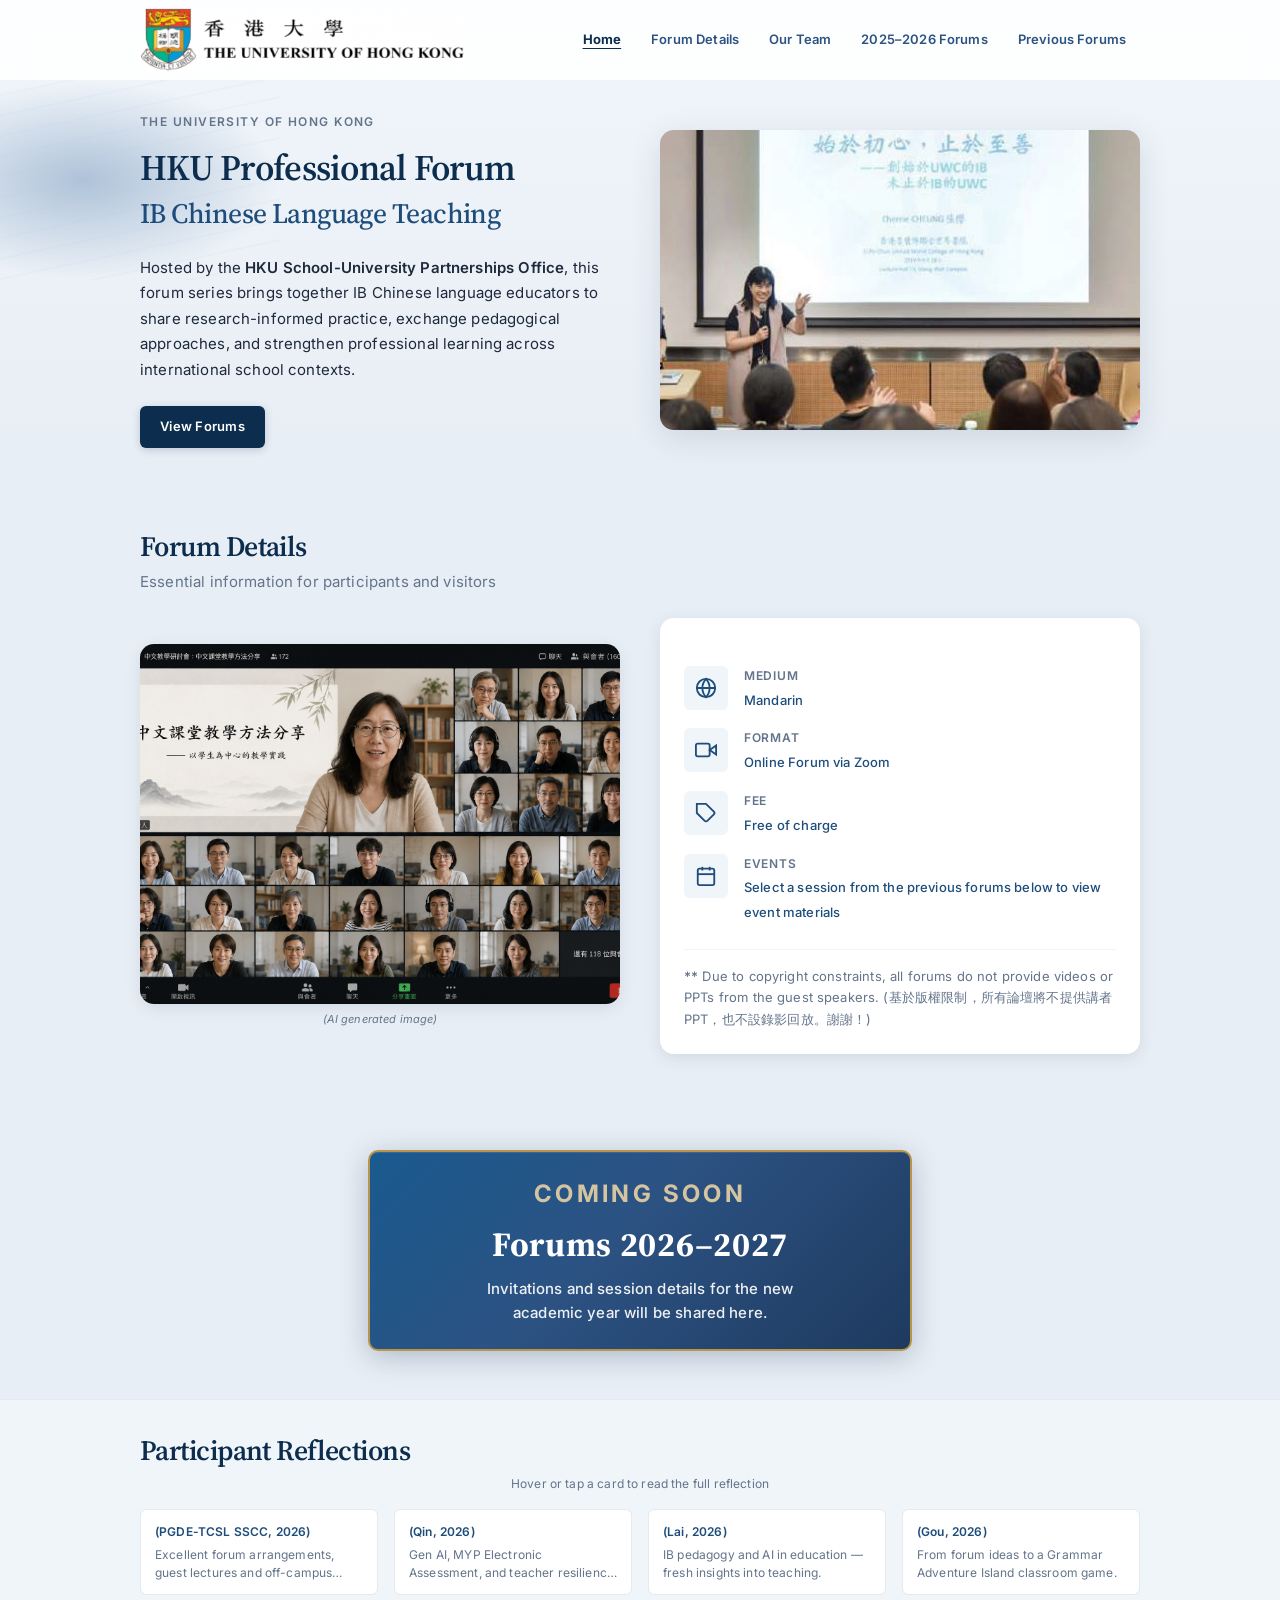
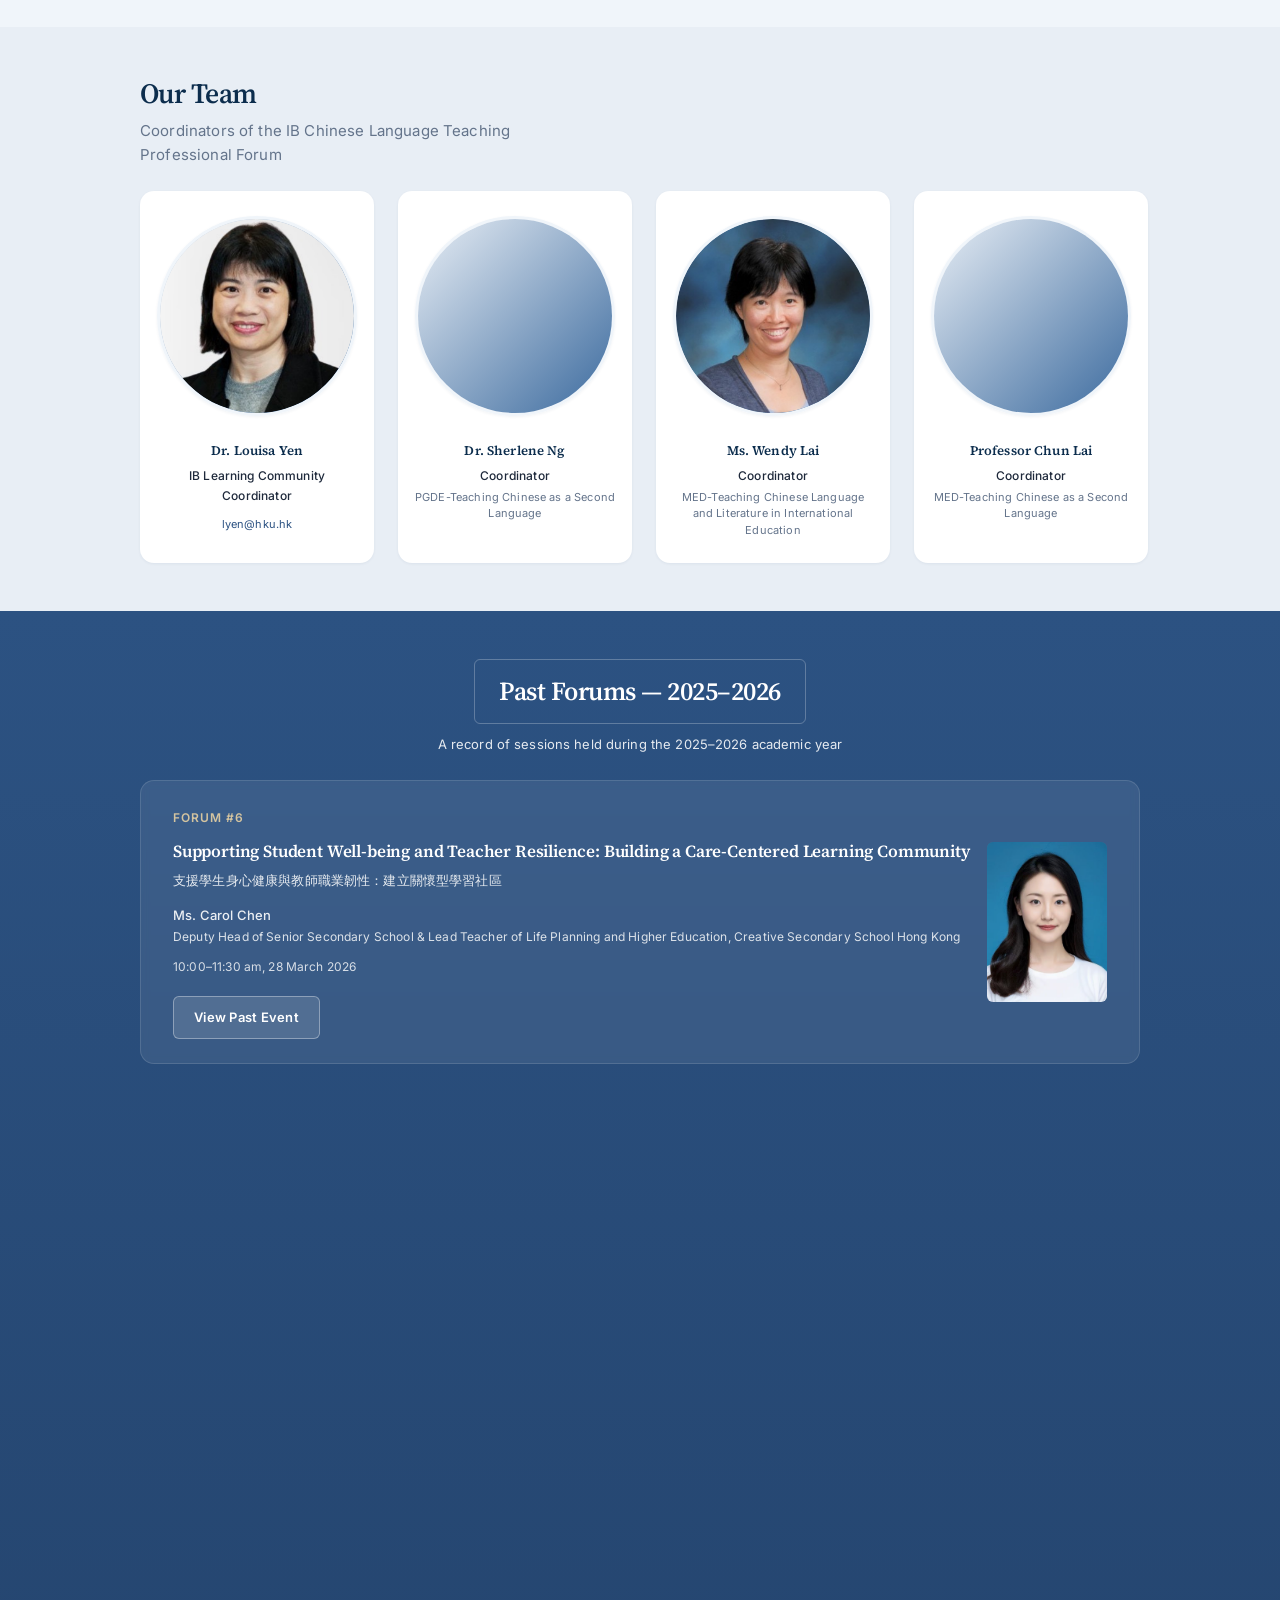
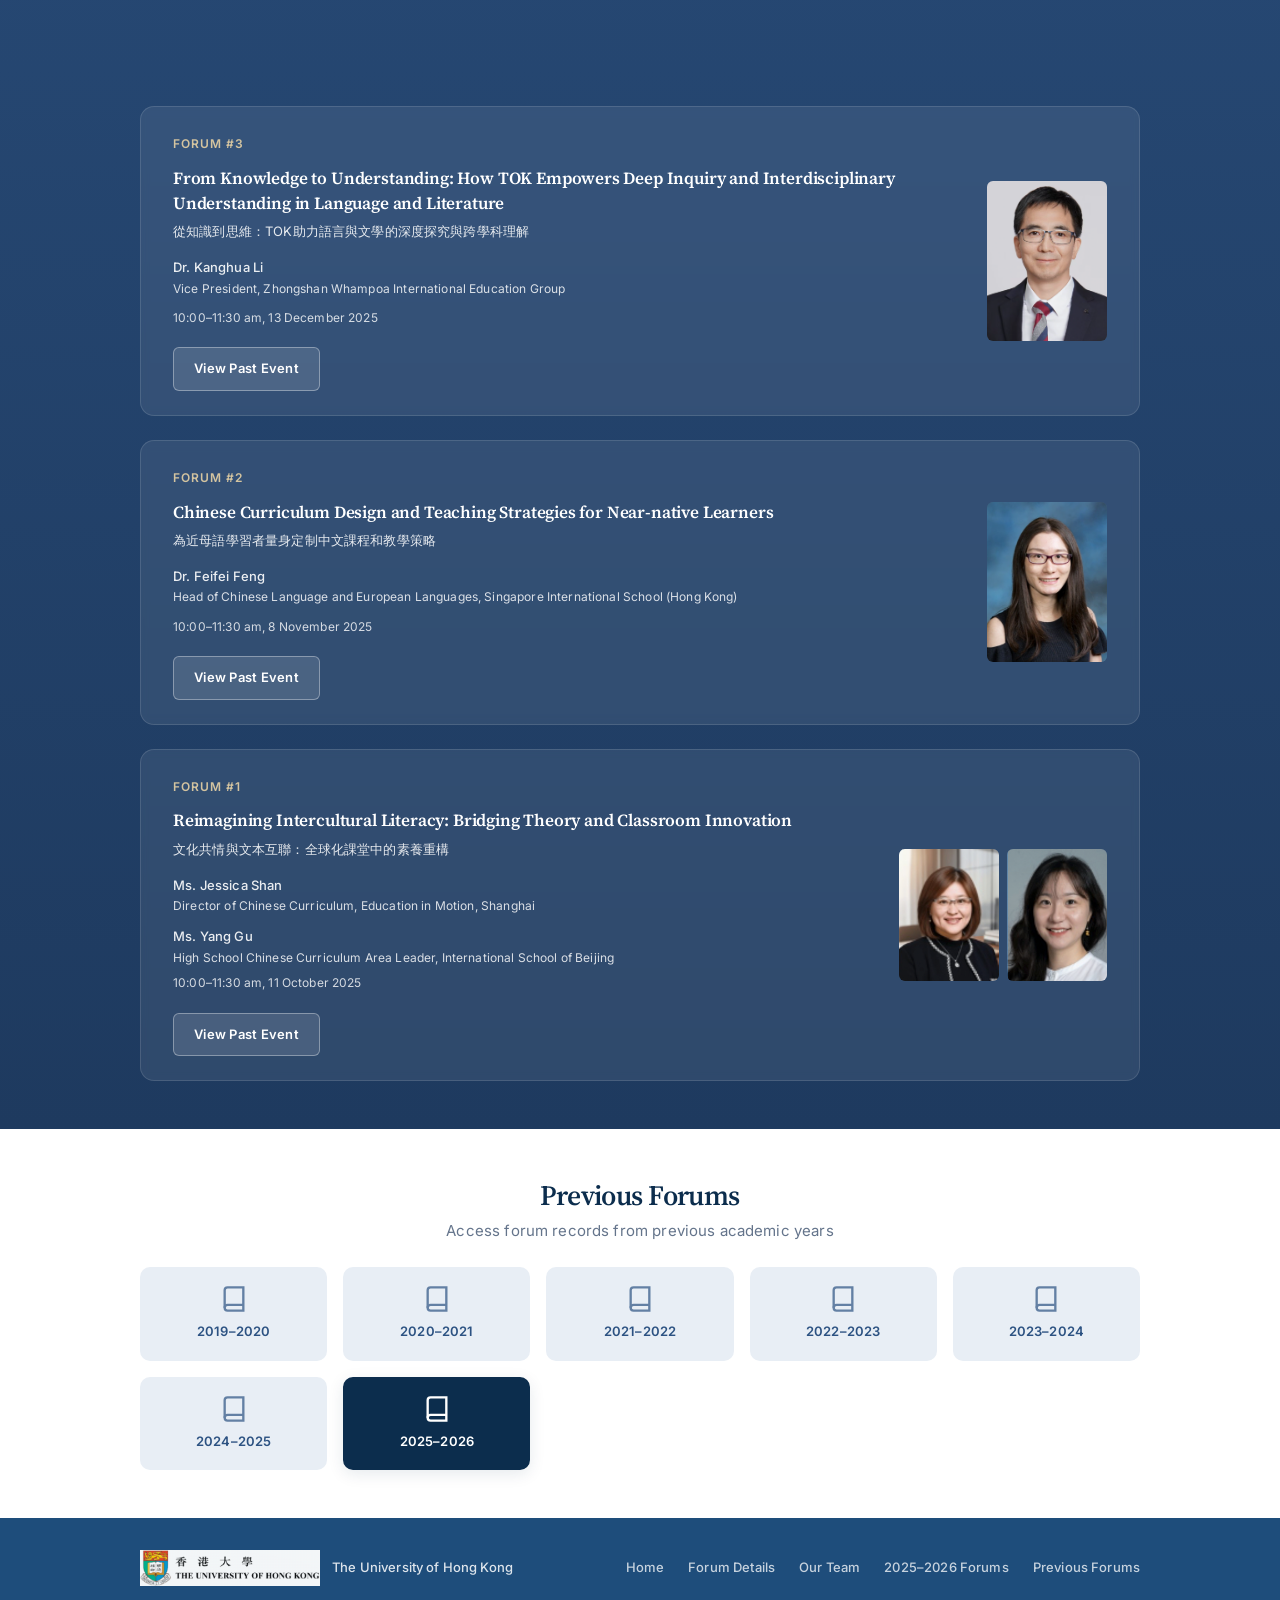
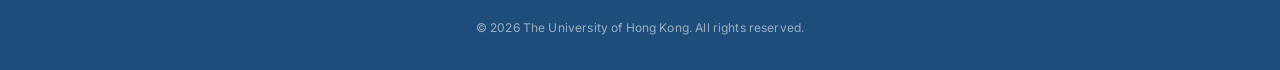
==== index.html @ 3584a33d "speaker details" ====
<!DOCTYPE html>
<html lang="en">
<head>
  <meta charset="UTF-8">
  <meta name="viewport" content="width=device-width, initial-scale=1.0">
  <title>HKU IB Chinese Language Teaching Professional Forum</title>
  <link rel="preconnect" href="https://fonts.googleapis.com">
  <link rel="preconnect" href="https://fonts.gstatic.com" crossorigin>
  <link href="https://fonts.googleapis.com/css2?family=Inter:wght@400;500;600&family=Source+Serif+4:opsz,wght@8..60,500;8..60,600;8..60,700&display=swap" rel="stylesheet">
  <link rel="stylesheet" href="style.css?v=20260704h">
</head>
<body>
  <header class="site-header" id="top">
    <nav class="nav">
      <a href="#top" class="nav__brand">
        <img src="images/hku-logo.png" alt="The University of Hong Kong" class="nav__logo">
      </a>
      <button class="nav__toggle" id="nav-toggle" aria-label="Toggle menu" aria-expanded="false">
        <span class="nav__toggle-bar"></span>
        <span class="nav__toggle-bar"></span>
        <span class="nav__toggle-bar"></span>
      </button>
      <ul class="nav__menu" id="nav-menu">
        <li><a href="#hero" class="nav__link">Home</a></li>
        <li><a href="#details" class="nav__link">Forum Details</a></li>
        <li><a href="#team" class="nav__link">Our Team</a></li>
        <li><a href="#forums" class="nav__link">2025–2026 Forums</a></li>
        <li><a href="#archive" class="nav__link">Previous Forums</a></li>
      </ul>
    </nav>
  </header>

  <main>
    <section class="hero" id="hero">
      <div class="hero__bg-pattern" aria-hidden="true"></div>
      <div class="container hero__inner">
        <div class="hero__content">
          <p class="hero__eyebrow">The University of Hong Kong</p>
          <h1 class="hero__title">
            <span class="hero__title-line">HKU Professional Forum</span>
            <span class="hero__title-line hero__title-line--accent">IB Chinese Language Teaching</span>
          </h1>
          <p class="hero__intro">
            Hosted by the <strong>HKU School-University Partnerships Office</strong>, this forum series brings together
            IB Chinese language educators to share research-informed practice, exchange pedagogical approaches, and
            strengthen professional learning across international school contexts.
          </p>
          <a href="#forums" class="btn btn--primary">View Forums</a>
        </div>
        <div class="hero__media">
          <img
            src="images/hero.jpg"
            alt="IB Professional forum at The University of Hong Kong"
            class="hero__image"
          >
        </div>
      </div>
    </section>

    <section class="details" id="details">
      <div class="container">
        <h2 class="section-title section-title--navy">Forum Details</h2>
        <p class="section-lead">Essential information for participants and visitors</p>
        <div class="details__grid">
          <figure class="details__figure">
            <div class="details__image-wrap">
              <img
                src="images/ChatGPT%20Image%20Jun%206%2C%202026%2C%2001_29_03%20PM.png"
                alt="Illustration of a professional teaching forum"
                class="details__image"
              >
            </div>
            <figcaption class="details__image-caption">(AI generated image)</figcaption>
          </figure>
          <div class="details__card">
            <ul class="details__list">
              <li class="details__item">
                <span class="details__icon" aria-hidden="true">
                  <svg viewBox="0 0 24 24" fill="none" stroke="currentColor" stroke-width="2"><circle cx="12" cy="12" r="10"/><path d="M2 12h20M12 2a15.3 15.3 0 0 1 4 10 15.3 15.3 0 0 1-4 10 15.3 15.3 0 0 1-4-10 15.3 15.3 0 0 1 4-10z"/></svg>
                </span>
                <div>
                  <span class="details__label">Medium</span>
                  <span class="details__value">Mandarin</span>
                </div>
              </li>
              <li class="details__item">
                <span class="details__icon" aria-hidden="true">
                  <svg viewBox="0 0 24 24" fill="none" stroke="currentColor" stroke-width="2"><path d="M23 7l-7 5 7 5V7z"/><rect x="1" y="5" width="15" height="14" rx="2"/></svg>
                </span>
                <div>
                  <span class="details__label">Format</span>
                  <span class="details__value">Online Forum via Zoom</span>
                </div>
              </li>
              <li class="details__item">
                <span class="details__icon" aria-hidden="true">
                  <svg viewBox="0 0 24 24" fill="none" stroke="currentColor" stroke-width="2"><path d="M20.59 13.41l-7.17 7.17a2 2 0 0 1-2.83 0L2 12V2h10l8.59 8.59a2 2 0 0 1 0 2.82z"/><line x1="7" y1="7" x2="7.01" y2="7"/></svg>
                </span>
                <div>
                  <span class="details__label">Fee</span>
                  <span class="details__value">Free of charge</span>
                </div>
              </li>
              <li class="details__item">
                <span class="details__icon" aria-hidden="true">
                  <svg viewBox="0 0 24 24" fill="none" stroke="currentColor" stroke-width="2"><rect x="3" y="4" width="18" height="18" rx="2"/><line x1="16" y1="2" x2="16" y2="6"/><line x1="8" y1="2" x2="8" y2="6"/><line x1="3" y1="10" x2="21" y2="10"/></svg>
                </span>
                <div>
                  <span class="details__label">Events</span>
                  <span class="details__value">Select a session from the previous forums below to view event materials</span>
                </div>
              </li>
            </ul>
            <p class="details__disclaimer">
              <strong>**</strong> Due to copyright constraints, all forums do not provide videos or PPTs from the guest speakers.
              (基於版權限制，所有論壇將不提供講者PPT，也不設錄影回放。謝謝！)
            </p>
          </div>
        </div>
      </div>
    </section>

    <section class="upcoming" id="upcoming">
      <div class="container">
        <div class="upcoming__callout">
          <p class="upcoming__eyebrow">Coming soon</p>
          <p class="upcoming__title">Forums 2026–2027</p>
          <p class="upcoming__subtext">Invitations and session details for the new academic year will be shared here.</p>
        </div>
      </div>
    </section>

    <section class="reviews" id="testimonials">
      <div class="container">
        <h2 class="section-title section-title--navy">Participant Reflections</h2>
        <p class="section-lead section-lead--centered reviews__hint">Hover or tap a card to read the full reflection</p>

        <div class="reviews__grid">
          <article class="review-card reveal" tabindex="0">
            <div class="review-card__peek">
              <p class="review-card__author">(PGDE-TCSL SSCC, 2026)</p>
              <p class="review-card__teaser">Excellent forum arrangements, guest lectures and off-campus learning opportunities.</p>
            </div>
            <div class="review-card__panel">
              <blockquote class="review-card__body">
                <p class="review-card__en">The IB forum arrangements are excellent. There are many guest lectures and off-campus learning opportunities.</p>
              </blockquote>
            </div>
          </article>

          <article class="review-card reveal" tabindex="0">
            <div class="review-card__peek">
              <p class="review-card__author">(Qin, 2026)</p>
              <p class="review-card__teaser">Gen AI, MYP Electronic Assessment, and teacher resilience sessions.</p>
            </div>
            <div class="review-card__panel">
              <blockquote class="review-card__body">
                <p class="review-card__en">I attended the IB Forum Series, and three sessions left the strongest impression on me: &ldquo;The Application of Generative AI in Chinese Language Education,&rdquo; &ldquo;MYP Electronic Assessment,&rdquo; and &ldquo;Supporting Student Well-being and Teacher Resilience.&rdquo; These lectures explored Chinese language education in international schools from three complementary perspectives—teaching tools, assessment design, and holistic student support. Together, they deepened my understanding of Chinese language teaching within an international education context and enhanced my awareness of teachers&rsquo; professional development and personal growth.</p>
                <p class="review-card__zh" lang="zh-Hant">課程期間，我參加了 1B 系列講座，其中三場讓我的印象最為深刻，主題分別為&ldquo;Gen AI 在中文教育中的應用&rdquo;、&ldquo;MYP 電子化評估&rdquo;及&ldquo;支援學生身心健康與教師韌性&rdquo;。這三場講座從教學工具、評估設計與人文關懷三個維度，深化了我對國際教育中中文教學的理解，也對教師發展、成長有了一定的認識！</p>
              </blockquote>
            </div>
          </article>

          <article class="review-card reveal" tabindex="0">
            <div class="review-card__peek">
              <p class="review-card__author">(Lai, 2026)</p>
              <p class="review-card__teaser">IB pedagogy and AI in education — fresh insights into teaching.</p>
            </div>
            <div class="review-card__panel">
              <blockquote class="review-card__body">
                <p class="review-card__en">One of the most memorable aspects of the programme was the series of IB Forums. These forums invited experienced teachers from international schools to share their perspectives and classroom practices. I found the sessions on IB pedagogy and the application of AI in education particularly inspiring, as they frequently gave me fresh insights into teaching and learning.</p>
                <p class="review-card__zh" lang="zh-Hant">項目期間舉辦的 IB forum 讓我印象非常深刻。這些論壇邀請了很多一線有經驗的國際學校老師分享觀點和教學實踐，特別是關於B 教學和 AI運用的內容，常常讓我有一種眼前一亮的感覺。</p>
              </blockquote>
            </div>
          </article>

          <article class="review-card reveal" tabindex="0">
            <div class="review-card__peek">
              <p class="review-card__author">(Gou, 2026)</p>
              <p class="review-card__teaser">From forum ideas to a Grammar Adventure Island classroom game.</p>
            </div>
            <div class="review-card__panel">
              <blockquote class="review-card__body">
                <p class="review-card__en">The IB Forums provided practical ideas that could be directly applied in the classroom. As I attended each session, I reflected on how these strategies could be adapted to my own teaching and gradually incorporated them into my lesson design. Motivated by the AI session, for example, I created a simple web-based &ldquo;Grammar Adventure Island&rdquo; game to help my Grade 10 students review grammar. The activity increased student engagement and showed me how AI can effectively support language teaching and learning.</p>
                <p class="review-card__zh" lang="zh-Hans">IB Forum 中的信息可以直接转化为课堂实践的资源，于是在我在听讲座时持续思考这些做法我能不能用在自己的课堂上。在不断尝试与调整的过程中，我也逐渐将其中的一些理念迁移到自己的教学设计中。在解锁GEN AI 赋能教育的中文教学的论坛中，我受到了很大的启发。我尝试使用编写简单的网页程序，设计了&ldquo;语法探险岛小游戏&rdquo;，用于帮助十年级的学生复习语法点，十分有收获！</p>
              </blockquote>
            </div>
          </article>
        </div>
      </div>
    </section>

    <section class="team" id="team">
      <div class="container">
        <h2 class="section-title section-title--navy">Our Team</h2>
        <p class="section-lead">Coordinators of the IB Chinese Language Teaching Professional Forum</p>
        <div class="team__grid">
          <article class="team-card reveal">
            <div class="team-card__avatar-wrap">
              <img src="images/team/IMG_0485.PNG" alt="Dr. Louisa Yen" class="team-card__avatar">
            </div>
            <h3 class="team-card__name">Dr. Louisa Yen</h3>
            <p class="team-card__role">IB Learning Community Coordinator</p>
            <a href="mailto:lyen@hku.hk" class="team-card__email">lyen@hku.hk</a>
          </article>

          <article class="team-card reveal">
            <div class="team-card__avatar-wrap">
              <img src="images/team/IMG_0487.PNG" alt="Dr. Sherlene Ng" class="team-card__avatar">
            </div>
            <h3 class="team-card__name">Dr. Sherlene Ng</h3>
            <p class="team-card__role">Coordinator</p>
            <p class="team-card__program">PGDE-Teaching Chinese as a Second Language</p>
          </article>

          <article class="team-card reveal">
            <div class="team-card__avatar-wrap">
              <img src="images/team/IMG_0489.PNG" alt="Ms. Wendy Lai" class="team-card__avatar">
            </div>
            <h3 class="team-card__name">Ms. Wendy Lai</h3>
            <p class="team-card__role">Coordinator</p>
            <p class="team-card__program">MED-Teaching Chinese Language and Literature in International Education</p>
          </article>

          <article class="team-card reveal">
            <div class="team-card__avatar-wrap">
              <img src="images/team/IMG_0491.PNG" alt="Professor Chun Lai" class="team-card__avatar">
            </div>
            <h3 class="team-card__name">Professor Chun Lai</h3>
            <p class="team-card__role">Coordinator</p>
            <p class="team-card__program">MED-Teaching Chinese as a Second Language</p>
          </article>
        </div>
      </div>
    </section>

    <section class="forums" id="forums">
      <div class="container">
        <div class="forums__header">
          <h2 class="forums__title">Past Forums — 2025–2026</h2>
          <p class="forums__subtitle">A record of sessions held during the 2025–2026 academic year</p>
        </div>
        <div class="forums__list">
          <article class="forum-card reveal">
            <div class="forum-card__body">
              <span class="forum-card__badge">Forum #6</span>
              <h3 class="forum-card__topic">Supporting Student Well-being and Teacher Resilience: Building a Care-Centered Learning Community</h3>
              <p class="forum-card__topic-zh">支援學生身心健康與教師職業韌性：建立關懷型學習社區</p>
              <p class="forum-card__speaker">Ms. Carol Chen</p>
              <p class="forum-card__affiliation">Deputy Head of Senior Secondary School &amp; Lead Teacher of Life Planning and Higher Education, Creative Secondary School Hong Kong</p>
              <p class="forum-card__date">10:00–11:30 am, 28 March 2026</p>
              <a href="images/2025-26%236.pdf" class="btn btn--primary btn--light" target="_blank" rel="noopener noreferrer">View Past Event</a>
            </div>
            <div class="forum-card__media">
              <img src="images/Pictures%20of%20Speakers/2025-2026/Carol%20Chen.png" alt="Ms. Carol Chen" class="forum-card__photo">
            </div>
          </article>

          <article class="forum-card reveal">
            <div class="forum-card__body">
              <span class="forum-card__badge">Forum #5</span>
              <h3 class="forum-card__topic">Effective Teaching Strategies Informed by the MYP e-Assessment</h3>
              <p class="forum-card__topic-zh">從MYP電子化評估探討有效的教學策略</p>
              <p class="forum-card__speaker">Ms. Monica Yin</p>
              <p class="forum-card__affiliation">Head of MYP/DP Chinese, Malvern College Hong Kong</p>
              <p class="forum-card__date">10:00–11:30 am, 28 February 2026</p>
              <a href="images/2025-26%235.pdf" class="btn btn--primary btn--light" target="_blank" rel="noopener noreferrer">View Past Event</a>
            </div>
            <div class="forum-card__media">
              <img src="images/Pictures%20of%20Speakers/2025-2026/Monica%20Yin.png" alt="Ms. Monica Yin" class="forum-card__photo">
            </div>
          </article>

          <article class="forum-card reveal">
            <div class="forum-card__body">
              <span class="forum-card__badge">Forum #4</span>
              <h3 class="forum-card__topic">Unlocking the Power of Gen AI in Chinese Language Education — Insights from Singapore</h3>
              <p class="forum-card__topic-zh">解鎖Gen AI賦能教育的中文教學——新加坡經驗分享</p>
              <p class="forum-card__speaker">Ms. Grace Koh</p>
              <p class="forum-card__affiliation">Lead Teacher of Chinese Language, Xinmin Secondary School, Singapore</p>
              <p class="forum-card__date">10:00–11:30 am, 31 January 2026</p>
              <a href="images/2025-26%234.pdf" class="btn btn--primary btn--light" target="_blank" rel="noopener noreferrer">View Past Event</a>
            </div>
            <div class="forum-card__media">
              <img src="images/Pictures%20of%20Speakers/2025-2026/Grace%20Koh.png" alt="Ms. Grace Koh" class="forum-card__photo">
            </div>
          </article>

          <article class="forum-card reveal">
            <div class="forum-card__body">
              <span class="forum-card__badge">Forum #3</span>
              <h3 class="forum-card__topic">From Knowledge to Understanding: How TOK Empowers Deep Inquiry and Interdisciplinary Understanding in Language and Literature</h3>
              <p class="forum-card__topic-zh">從知識到思維：TOK助力語言與文學的深度探究與跨學科理解</p>
              <p class="forum-card__speaker">Dr. Kanghua Li</p>
              <p class="forum-card__affiliation">Vice President, Zhongshan Whampoa International Education Group</p>
              <p class="forum-card__date">10:00–11:30 am, 13 December 2025</p>
              <a href="images/2025-26%233.pdf" class="btn btn--primary btn--light" target="_blank" rel="noopener noreferrer">View Past Event</a>
            </div>
            <div class="forum-card__media">
              <img src="images/Pictures%20of%20Speakers/2025-2026/Kanghua%20Li.png" alt="Dr. Kanghua Li" class="forum-card__photo">
            </div>
          </article>

          <article class="forum-card reveal">
            <div class="forum-card__body">
              <span class="forum-card__badge">Forum #2</span>
              <h3 class="forum-card__topic">Chinese Curriculum Design and Teaching Strategies for Near-native Learners</h3>
              <p class="forum-card__topic-zh">為近母語學習者量身定制中文課程和教學策略</p>
              <p class="forum-card__speaker">Dr. Feifei Feng</p>
              <p class="forum-card__affiliation">Head of Chinese Language and European Languages, Singapore International School (Hong Kong)</p>
              <p class="forum-card__date">10:00–11:30 am, 8 November 2025</p>
              <a href="images/2025-26%232.pdf" class="btn btn--primary btn--light" target="_blank" rel="noopener noreferrer">View Past Event</a>
            </div>
            <div class="forum-card__media">
              <img src="images/Pictures%20of%20Speakers/2025-2026/Feifei%20Feng.png" alt="Dr. Feifei Feng" class="forum-card__photo">
            </div>
          </article>

          <article class="forum-card reveal">
            <div class="forum-card__body">
              <span class="forum-card__badge">Forum #1</span>
              <h3 class="forum-card__topic">Reimagining Intercultural Literacy: Bridging Theory and Classroom Innovation</h3>
              <p class="forum-card__topic-zh">文化共情與文本互聯：全球化課堂中的素養重構</p>
              <div class="forum-card__speakers">
                <p class="forum-card__speaker">Ms. Jessica Shan</p>
                <p class="forum-card__affiliation">Director of Chinese Curriculum, Education in Motion, Shanghai</p>
                <p class="forum-card__speaker">Ms. Yang Gu</p>
                <p class="forum-card__affiliation">High School Chinese Curriculum Area Leader, International School of Beijing</p>
              </div>
              <p class="forum-card__date">10:00–11:30 am, 11 October 2025</p>
              <a href="images/2025-26%231.pdf" class="btn btn--primary btn--light" target="_blank" rel="noopener noreferrer">View Past Event</a>
            </div>
            <div class="forum-card__media forum-card__media--dual">
              <img src="images/Pictures%20of%20Speakers/2025-2026/Jessica%20Shan.png" alt="Ms. Jessica Shan" class="forum-card__photo">
              <img src="images/Pictures%20of%20Speakers/2025-2026/Yang%20Gu.png" alt="Ms. Yang Gu" class="forum-card__photo">
            </div>
          </article>
        </div>
      </div>
    </section>

    <section class="archive" id="archive">
      <div class="container">
        <div class="archive__header">
          <h2 class="section-title section-title--navy">Previous Forums</h2>
          <p class="section-lead section-lead--centered">Access forum records from previous academic years</p>
        </div>
        <div class="archive__grid">
          <a href="years/2019-2020.html" class="year-btn">
            <svg class="year-btn__icon" viewBox="0 0 24 24" fill="none" stroke="currentColor" stroke-width="2" aria-hidden="true"><path d="M4 19.5A2.5 2.5 0 0 1 6.5 17H20"/><path d="M6.5 2H20v20H6.5A2.5 2.5 0 0 1 4 19.5v-15A2.5 2.5 0 0 1 6.5 2z"/></svg>
            2019–2020
          </a>
          <a href="years/2020-2021.html" class="year-btn">
            <svg class="year-btn__icon" viewBox="0 0 24 24" fill="none" stroke="currentColor" stroke-width="2" aria-hidden="true"><path d="M4 19.5A2.5 2.5 0 0 1 6.5 17H20"/><path d="M6.5 2H20v20H6.5A2.5 2.5 0 0 1 4 19.5v-15A2.5 2.5 0 0 1 6.5 2z"/></svg>
            2020–2021
          </a>
          <a href="years/2021-2022.html" class="year-btn">
            <svg class="year-btn__icon" viewBox="0 0 24 24" fill="none" stroke="currentColor" stroke-width="2" aria-hidden="true"><path d="M4 19.5A2.5 2.5 0 0 1 6.5 17H20"/><path d="M6.5 2H20v20H6.5A2.5 2.5 0 0 1 4 19.5v-15A2.5 2.5 0 0 1 6.5 2z"/></svg>
            2021–2022
          </a>
          <a href="years/2022-2023.html" class="year-btn">
            <svg class="year-btn__icon" viewBox="0 0 24 24" fill="none" stroke="currentColor" stroke-width="2" aria-hidden="true"><path d="M4 19.5A2.5 2.5 0 0 1 6.5 17H20"/><path d="M6.5 2H20v20H6.5A2.5 2.5 0 0 1 4 19.5v-15A2.5 2.5 0 0 1 6.5 2z"/></svg>
            2022–2023
          </a>
          <a href="years/2023-2024.html" class="year-btn">
            <svg class="year-btn__icon" viewBox="0 0 24 24" fill="none" stroke="currentColor" stroke-width="2" aria-hidden="true"><path d="M4 19.5A2.5 2.5 0 0 1 6.5 17H20"/><path d="M6.5 2H20v20H6.5A2.5 2.5 0 0 1 4 19.5v-15A2.5 2.5 0 0 1 6.5 2z"/></svg>
            2023–2024
          </a>
          <a href="years/2024-2025.html" class="year-btn">
            <svg class="year-btn__icon" viewBox="0 0 24 24" fill="none" stroke="currentColor" stroke-width="2" aria-hidden="true"><path d="M4 19.5A2.5 2.5 0 0 1 6.5 17H20"/><path d="M6.5 2H20v20H6.5A2.5 2.5 0 0 1 4 19.5v-15A2.5 2.5 0 0 1 6.5 2z"/></svg>
            2024–2025
          </a>
          <a href="#forums" class="year-btn year-btn--current">
            <svg class="year-btn__icon" viewBox="0 0 24 24" fill="none" stroke="currentColor" stroke-width="2" aria-hidden="true"><path d="M4 19.5A2.5 2.5 0 0 1 6.5 17H20"/><path d="M6.5 2H20v20H6.5A2.5 2.5 0 0 1 4 19.5v-15A2.5 2.5 0 0 1 6.5 2z"/></svg>
            2025–2026
          </a>
        </div>
      </div>
    </section>
  </main>

  <footer class="footer">
    <div class="container footer__inner">
      <div class="footer__brand">
        <img src="images/hku-logo.png" alt="HKU" class="footer__logo">
        <span class="footer__name">The University of Hong Kong</span>
      </div>
      <nav class="footer__nav">
        <a href="#hero">Home</a>
        <a href="#details">Forum Details</a>
        <a href="#team">Our Team</a>
        <a href="#forums">2025–2026 Forums</a>
        <a href="#archive">Previous Forums</a>
      </nav>
      <p class="footer__copy">&copy; <span id="year">2026</span> The University of Hong Kong. All rights reserved.</p>
    </div>
  </footer>

  <script src="script.js"></script>
</body>
</html>
---- style.css ----
/* ==========================================================================
   HKU IB Chinese Language Teaching Professional Forum
   ========================================================================== */

:root {
  /* Backgrounds */
  --color-sky-light: #f0f5fa;
  --color-sky-pale: #e8eef5;
  --color-white: #ffffff;

  /* Text */
  --color-navy-deep: #0c2d4d;
  --color-navy: #1e4d7b;
  --color-navy-muted: #2c5282;
  --color-text: #1e293b;
  --color-text-muted: #64748b;

  /* Accents */
  --color-accent: #1e4d7b;
  --color-accent-light: #3a6ea5;
  --color-highlight: #b8954a;
  --color-highlight-soft: #d4c4a0;

  /* Forum section */
  --color-forum-blue: #2c5282;
  --color-forum-blue-dark: #1e3a5f;
  --color-forum-blue-alt: #3b6a9e;

  /* UI */
  --shadow-sm: 0 1px 3px rgba(12, 45, 77, 0.06);
  --shadow-md: 0 4px 16px rgba(12, 45, 77, 0.1);
  --shadow-lg: 0 8px 32px rgba(12, 45, 77, 0.12);
  --radius-sm: 6px;
  --radius-md: 10px;
  --radius-lg: 14px;
  --radius-full: 9999px;

  --font-serif: 'Source Serif 4', Georgia, 'Times New Roman', serif;
  --font-sans: 'Inter', -apple-system, BlinkMacSystemFont, 'Segoe UI', Roboto, sans-serif;

  /* Type scale */
  --text-xs: 0.75rem;
  --text-sm: 0.8125rem;
  --text-base: 0.9375rem;
  --text-md: 1rem;
  --text-lg: 1.125rem;
  --text-xl: 1.25rem;
  --text-2xl: 1.5rem;
  --text-3xl: 1.875rem;

  --header-height: 80px;
  --container-max: 1080px;
  --transition: 0.25s ease;

  /* Spacing */
  --space-xs: 0.5rem;
  --space-sm: 1rem;
  --space-md: 1.5rem;
  --space-lg: 2rem;
  --space-xl: 2.5rem;
  --space-section: 3rem;
}

/* Reset & Base
   ========================================================================== */

*,
*::before,
*::after {
  box-sizing: border-box;
  margin: 0;
  padding: 0;
}

html {
  scroll-behavior: smooth;
  scroll-padding-top: var(--header-height);
}

body {
  font-family: var(--font-sans);
  font-size: var(--text-base);
  line-height: 1.65;
  letter-spacing: 0.01em;
  color: var(--color-text);
  background-color: var(--color-sky-light);
  -webkit-font-smoothing: antialiased;
  -moz-osx-font-smoothing: grayscale;
}

img {
  max-width: 100%;
  height: auto;
  display: block;
}

a {
  color: var(--color-navy);
  text-decoration: none;
  transition: color var(--transition);
}

a:hover {
  color: var(--color-accent-light);
}

ul {
  list-style: none;
}

strong {
  font-weight: 600;
}

.container {
  width: 100%;
  max-width: var(--container-max);
  margin-inline: auto;
  padding-inline: clamp(1.5rem, 4vw, 2.5rem);
}

/* Section titles
   ========================================================================== */

.section-title {
  font-family: var(--font-serif);
  font-size: clamp(1.375rem, 2.5vw, 1.75rem);
  font-weight: 600;
  letter-spacing: -0.02em;
  line-height: 1.3;
  margin-bottom: 0.375rem;
  color: var(--color-navy-deep);
}

.section-title--navy {
  color: var(--color-navy-deep);
}

.section-lead {
  font-size: var(--text-base);
  color: var(--color-text-muted);
  line-height: 1.6;
  max-width: 50ch;
  margin-bottom: var(--space-md);
}

.section-lead--centered {
  max-width: none;
  text-align: center;
  margin-inline: auto;
}

/* Buttons
   ========================================================================== */

.btn {
  display: inline-flex;
  align-items: center;
  justify-content: center;
  gap: 0.5rem;
  padding: 0.625rem 1.25rem;
  font-family: inherit;
  font-size: var(--text-sm);
  font-weight: 600;
  border: none;
  border-radius: var(--radius-sm);
  cursor: pointer;
  transition: transform var(--transition), box-shadow var(--transition), background-color var(--transition);
}

.btn--primary {
  background: var(--color-navy-deep);
  color: var(--color-white);
  box-shadow: 0 2px 8px rgba(12, 45, 77, 0.2);
  letter-spacing: 0.02em;
}

.btn--primary:hover {
  transform: translateY(-1px);
  background: var(--color-navy);
  box-shadow: 0 4px 14px rgba(12, 45, 77, 0.25);
  color: var(--color-white);
}

.btn--light {
  background: rgba(255, 255, 255, 0.12);
  color: var(--color-white);
  border: 1px solid rgba(255, 255, 255, 0.35);
  box-shadow: none;
}

.btn--light:hover {
  background: rgba(255, 255, 255, 0.2);
  border-color: rgba(255, 255, 255, 0.5);
  color: var(--color-white);
}

/* Navigation
   ========================================================================== */

.site-header {
  position: fixed;
  top: 0;
  left: 0;
  right: 0;
  z-index: 1000;
  height: var(--header-height);
  background: rgba(255, 255, 255, 0.85);
  backdrop-filter: blur(12px);
  -webkit-backdrop-filter: blur(12px);
  border-bottom: 1px solid transparent;
  transition: background var(--transition), box-shadow var(--transition), border-color var(--transition);
}

.site-header.is-scrolled {
  background: rgba(255, 255, 255, 0.97);
  border-bottom-color: rgba(13, 71, 161, 0.1);
  box-shadow: var(--shadow-sm);
}

.nav {
  display: flex;
  align-items: center;
  justify-content: space-between;
  gap: var(--space-md);
  height: 100%;
  max-width: var(--container-max);
  margin-inline: auto;
  padding-inline: clamp(1.5rem, 4vw, 2.5rem);
}

.nav__brand {
  display: flex;
  align-items: center;
  color: var(--color-navy);
  flex-shrink: 0;
  margin-right: var(--space-sm);
}

.nav__brand:hover {
  color: var(--color-navy);
}

.nav__logo {
  width: auto;
  height: 52px;
  max-width: none;
  object-fit: contain;
  object-position: left center;
  background: transparent;
  border: none;
  outline: none;
  box-shadow: none;
  border-radius: 0;
  padding: 0;
}

.nav__brand:focus,
.nav__brand:focus-visible {
  outline: none;
}

.nav__toggle {
  display: flex;
  flex-direction: column;
  justify-content: center;
  gap: 5px;
  width: 40px;
  height: 40px;
  padding: 8px;
  background: none;
  border: none;
  cursor: pointer;
  border-radius: var(--radius-sm);
  transition: background var(--transition);
}

.nav__toggle:hover {
  background: var(--color-sky-pale);
}

.nav__toggle-bar {
  display: block;
  width: 100%;
  height: 2px;
  background: var(--color-navy);
  border-radius: 2px;
  transition: transform var(--transition), opacity var(--transition);
}

.nav__toggle[aria-expanded="true"] .nav__toggle-bar:nth-child(1) {
  transform: translateY(7px) rotate(45deg);
}

.nav__toggle[aria-expanded="true"] .nav__toggle-bar:nth-child(2) {
  opacity: 0;
}

.nav__toggle[aria-expanded="true"] .nav__toggle-bar:nth-child(3) {
  transform: translateY(-7px) rotate(-45deg);
}

.nav__menu {
  display: none;
  position: absolute;
  top: var(--header-height);
  left: 0;
  right: 0;
  flex-direction: column;
  gap: var(--space-xs);
  background: var(--color-white);
  padding: var(--space-sm) var(--space-sm) var(--space-md);
  box-shadow: var(--shadow-md);
  border-bottom: 1px solid rgba(13, 71, 161, 0.08);
}

.nav__menu.is-open {
  display: flex;
}

.nav__link {
  display: block;
  padding: 0.75rem 0;
  font-weight: 600;
  font-size: var(--text-sm);
  color: var(--color-navy-muted);
  border-bottom: 1px solid var(--color-sky-pale);
  transition: color var(--transition);
}

.nav__link:last-child {
  border-bottom: none;
}

.nav__link:hover,
.nav__link.is-active {
  color: var(--color-navy-deep);
  font-weight: 700;
}

/* Hero
   ========================================================================== */

.hero {
  position: relative;
  padding-top: calc(var(--header-height) + var(--space-lg));
  padding-bottom: var(--space-xl);
  background: linear-gradient(180deg, var(--color-sky-light) 0%, var(--color-sky-pale) 100%);
  overflow: hidden;
}

.hero__bg-pattern {
  position: absolute;
  top: var(--header-height);
  left: 0;
  width: 280px;
  height: 200px;
  opacity: 0.35;
  background:
    radial-gradient(ellipse at 30% 50%, var(--color-forum-blue-alt) 0%, transparent 70%),
    repeating-linear-gradient(
      -12deg,
      transparent,
      transparent 18px,
      rgba(59, 113, 181, 0.08) 18px,
      rgba(59, 113, 181, 0.08) 20px
    );
  pointer-events: none;
}

.hero__inner {
  display: grid;
  gap: var(--space-lg);
  align-items: center;
  position: relative;
}

.hero__eyebrow {
  font-size: var(--text-xs);
  font-weight: 600;
  text-transform: uppercase;
  letter-spacing: 0.12em;
  color: var(--color-text-muted);
  margin-bottom: 0.875rem;
}

.hero__title {
  display: flex;
  flex-direction: column;
  gap: 0.5rem;
  margin-bottom: var(--space-md);
}

.hero__title-line {
  font-family: var(--font-serif);
  font-size: clamp(1.5rem, 4vw, 2.25rem);
  font-weight: 600;
  line-height: 1.2;
  letter-spacing: -0.02em;
  color: var(--color-navy-deep);
}

.hero__title-line--accent {
  font-size: clamp(1.25rem, 3vw, 1.75rem);
  color: var(--color-navy);
  font-weight: 500;
}

.hero__intro {
  font-size: var(--text-base);
  color: var(--color-text);
  max-width: 52ch;
  line-height: 1.7;
  margin-bottom: var(--space-md);
}

.hero__media {
  border-radius: var(--radius-lg);
  overflow: hidden;
  box-shadow: var(--shadow-lg);
}

.hero__image {
  width: 100%;
  aspect-ratio: 16 / 10;
  object-fit: cover;
  object-position: center;
  background: linear-gradient(135deg, var(--color-sky-pale), var(--color-forum-blue-alt));
}

/* Forum Details
   ========================================================================== */

.details {
  padding: var(--space-section) 0;
  background: var(--color-sky-pale);
}

.details__grid {
  display: grid;
  gap: var(--space-lg);
  align-items: start;
}

.details__figure {
  margin: 0;
}

.details__image-wrap {
  border-radius: var(--radius-lg);
  overflow: hidden;
  box-shadow: var(--shadow-md);
}

.details__image-caption {
  margin-top: 0.375rem;
  font-size: 0.6875rem;
  font-style: italic;
  color: var(--color-text-muted);
  text-align: center;
}

.details__image {
  width: 100%;
  aspect-ratio: 4 / 3;
  object-fit: cover;
  object-position: center;
  background: linear-gradient(135deg, var(--color-sky-light), var(--color-forum-blue));
}

.details__card {
  background: var(--color-white);
  border-radius: var(--radius-lg);
  padding: var(--space-md);
  box-shadow: var(--shadow-md);
}

.details__list {
  display: flex;
  flex-direction: column;
  gap: var(--space-sm);
  margin: var(--space-md) 0;
}

.details__item {
  display: flex;
  align-items: flex-start;
  gap: var(--space-sm);
}

.details__icon {
  flex-shrink: 0;
  display: flex;
  align-items: center;
  justify-content: center;
  width: 44px;
  height: 44px;
  background: var(--color-sky-light);
  border-radius: var(--radius-sm);
  color: var(--color-navy);
}

.details__icon svg {
  width: 22px;
  height: 22px;
}

.details__label {
  display: block;
  font-size: var(--text-xs);
  font-weight: 600;
  text-transform: uppercase;
  letter-spacing: 0.06em;
  color: var(--color-text-muted);
  margin-bottom: 0.125rem;
}

.details__value {
  font-size: var(--text-sm);
  font-weight: 500;
  color: var(--color-navy);
  line-height: 1.5;
}

.details__disclaimer {
  font-size: var(--text-sm);
  color: var(--color-text-muted);
  line-height: 1.65;
  padding-top: var(--space-sm);
  border-top: 1px solid var(--color-sky-light);
}

/* Upcoming forums
   ========================================================================== */

.upcoming {
  padding: var(--space-lg) 0;
  background: var(--color-sky-pale);
}

.upcoming__callout {
  max-width: 34rem;
  margin-inline: auto;
  padding: 1.375rem 2rem 1.5rem;
  text-align: center;
  background: linear-gradient(135deg, #1a5a8f 0%, #2c5282 45%, #1e3a5f 100%);
  border: 2px solid var(--color-highlight);
  border-radius: var(--radius-md);
  box-shadow:
    0 6px 28px rgba(30, 58, 95, 0.28),
    inset 0 1px 0 rgba(255, 255, 255, 0.1);
}

.upcoming__eyebrow {
  font-size: clamp(1.125rem, 3.25vw, 1.5rem);
  font-weight: 700;
  text-transform: uppercase;
  letter-spacing: 0.14em;
  color: var(--color-highlight-soft);
  margin: 0 0 0.625rem;
}

.upcoming__title {
  font-family: var(--font-serif);
  font-size: clamp(1.5rem, 4.5vw, 2.125rem);
  font-weight: 700;
  line-height: 1.2;
  letter-spacing: 0.02em;
  color: var(--color-white);
  margin: 0 0 0.75rem;
}

.upcoming__subtext {
  font-size: var(--text-base);
  font-weight: 500;
  line-height: 1.6;
  color: rgba(255, 255, 255, 0.92);
  max-width: 38ch;
  margin: 0 auto;
}

/* Participant reflections
   ========================================================================== */

.reviews {
  padding: var(--space-lg) 0;
  background: var(--color-sky-light);
  border-top: 1px solid rgba(12, 45, 77, 0.06);
}

.reviews__hint {
  margin-bottom: var(--space-sm) !important;
  font-size: var(--text-xs) !important;
  color: var(--color-text-muted) !important;
}

.reviews__grid {
  display: grid;
  grid-template-columns: repeat(2, 1fr);
  gap: var(--space-xs);
}

.review-card {
  position: relative;
  background: var(--color-white);
  border: 1px solid rgba(12, 45, 77, 0.1);
  border-radius: var(--radius-sm);
  cursor: pointer;
  outline: none;
  transition: border-color var(--transition), box-shadow var(--transition);
}

.review-card__peek {
  padding: 0.75rem 0.875rem;
}

.review-card__author {
  margin: 0 0 0.25rem;
  font-size: var(--text-xs);
  font-weight: 600;
  color: var(--color-navy);
}

.review-card__teaser {
  margin: 0;
  font-size: var(--text-xs);
  line-height: 1.5;
  color: var(--color-text-muted);
  display: -webkit-box;
  -webkit-line-clamp: 2;
  -webkit-box-orient: vertical;
  overflow: hidden;
}

.review-card__panel {
  position: absolute;
  left: 0;
  right: 0;
  top: 100%;
  margin-top: 0.25rem;
  padding: var(--space-sm);
  background: var(--color-white);
  border: 1px solid rgba(12, 45, 77, 0.12);
  border-radius: var(--radius-md);
  box-shadow: var(--shadow-lg);
  opacity: 0;
  visibility: hidden;
  transform: translateY(-4px);
  transition: opacity 0.2s ease, transform 0.2s ease, visibility 0.2s;
  z-index: 20;
  max-height: min(70vh, 28rem);
  overflow-y: auto;
  pointer-events: none;
}

.review-card__body {
  margin: 0;
}

.review-card__en,
.review-card__zh {
  font-size: var(--text-xs);
  line-height: 1.65;
  margin: 0;
}

.review-card__en {
  color: var(--color-text);
}

.review-card__zh {
  margin-top: 0.625rem;
  padding-top: 0.625rem;
  border-top: 1px solid rgba(12, 45, 77, 0.08);
  color: var(--color-text-muted);
}

.review-card:hover,
.review-card:focus-within {
  border-color: var(--color-navy-muted);
  box-shadow: var(--shadow-sm);
  z-index: 30;
}

.review-card:hover .review-card__panel,
.review-card:focus-within .review-card__panel {
  opacity: 1;
  visibility: visible;
  transform: translateY(0);
  pointer-events: auto;
}

.review-card:hover .review-card__teaser,
.review-card:focus-within .review-card__teaser {
  color: var(--color-navy);
}

@media (min-width: 768px) {
  .reviews__grid {
    grid-template-columns: repeat(4, 1fr);
    gap: var(--space-sm);
  }

  .review-card__panel {
    min-width: 16rem;
    width: max(100%, 18rem);
  }

  .review-card:nth-child(odd) .review-card__panel {
    left: 0;
    right: auto;
  }

  .review-card:nth-child(even) .review-card__panel {
    right: 0;
    left: auto;
  }
}

@media (max-width: 767px) {
  .reviews__grid {
    grid-template-columns: 1fr;
  }
}

/* Forums
   ========================================================================== */

.forums {
  padding: var(--space-section) 0;
  background: linear-gradient(180deg, var(--color-forum-blue) 0%, var(--color-forum-blue-dark) 100%);
  color: var(--color-white);
}

.forums__header {
  text-align: center;
  margin-bottom: var(--space-md);
}

.forums__title {
  display: inline-block;
  font-family: var(--font-serif);
  font-size: clamp(1.25rem, 3vw, 1.625rem);
  font-weight: 600;
  letter-spacing: -0.02em;
  color: var(--color-white);
  padding: 0.625rem 1.5rem;
  border: 1px solid rgba(255, 255, 255, 0.25);
  border-radius: var(--radius-sm);
  margin-bottom: 0.625rem;
}

.forums__subtitle {
  font-size: var(--text-sm);
  opacity: 0.88;
  font-weight: 400;
  letter-spacing: 0.01em;
}

.forums__list {
  display: flex;
  flex-direction: column;
  gap: var(--space-md);
}

.forum-card {
  display: grid;
  gap: var(--space-sm);
  background: rgba(255, 255, 255, 0.08);
  border: 1px solid rgba(255, 255, 255, 0.12);
  border-radius: var(--radius-lg);
  padding: var(--space-md);
  backdrop-filter: blur(4px);
  transition: transform var(--transition), box-shadow var(--transition), background var(--transition);
}

.forum-card:hover {
  background: rgba(255, 255, 255, 0.12);
  transform: translateY(-2px);
  box-shadow: 0 8px 24px rgba(0, 0, 0, 0.15);
}

.forum-card__badge {
  display: inline-block;
  font-size: var(--text-xs);
  font-weight: 600;
  text-transform: uppercase;
  letter-spacing: 0.08em;
  color: var(--color-highlight-soft);
  margin-bottom: 0.75rem;
}

.forum-card__topic {
  font-family: var(--font-serif);
  font-size: clamp(0.9375rem, 2vw, 1.0625rem);
  font-weight: 600;
  line-height: 1.45;
  letter-spacing: -0.01em;
  margin-bottom: 0.375rem;
}

.forum-card__topic-zh {
  font-size: var(--text-sm);
  opacity: 0.88;
  margin-bottom: 0.875rem;
  line-height: 1.65;
}

.forum-card__speaker,
.forum-card__date {
  font-size: var(--text-sm);
  opacity: 0.9;
  margin-bottom: 0.25rem;
  line-height: 1.6;
}

.forum-card__speaker {
  font-weight: 500;
  margin-bottom: 0.125rem;
}

.forum-card__affiliation {
  font-size: var(--text-xs);
  line-height: 1.55;
  opacity: 0.82;
  margin: 0 0 0.625rem;
}

.forum-card__speakers .forum-card__speaker:not(:first-child) {
  margin-top: 0.5rem;
}

.forum-card__speakers .forum-card__affiliation:last-child {
  margin-bottom: 0.375rem;
}

.forum-card__date {
  font-size: var(--text-xs);
  opacity: 0.8;
}

.forum-card__body .btn {
  margin-top: var(--space-sm);
}

.forum-card__media {
  display: flex;
  justify-content: center;
  align-items: center;
  flex-shrink: 0;
}

.forum-card__media--dual {
  gap: 0.5rem;
}

.forum-card__photo {
  width: 7.5rem;
  height: 10rem;
  object-fit: cover;
  object-position: center top;
  border-radius: var(--radius-sm);
  border: none;
  background: rgba(255, 255, 255, 0.08);
}

.forum-card__media--dual .forum-card__photo {
  width: 6.25rem;
  height: 8.25rem;
}

/* Archive
   ========================================================================== */

.archive {
  padding: var(--space-section) 0;
  background: var(--color-white);
}

.archive__header {
  text-align: center;
  margin-bottom: var(--space-md);
}

.archive__subtitle {
  color: var(--color-text-muted);
  font-size: var(--text-base);
}

.archive__grid {
  display: grid;
  grid-template-columns: repeat(auto-fill, minmax(150px, 1fr));
  gap: var(--space-sm);
}

.year-btn {
  display: flex;
  flex-direction: column;
  align-items: center;
  gap: var(--space-xs);
  padding: var(--space-sm) var(--space-sm);
  background: var(--color-sky-pale);
  border: 2px solid transparent;
  border-radius: var(--radius-md);
  color: var(--color-navy-muted);
  font-weight: 600;
  font-size: var(--text-sm);
  text-align: center;
  transition: transform var(--transition), box-shadow var(--transition), border-color var(--transition), background var(--transition);
  position: relative;
}

.year-btn:hover {
  transform: translateY(-3px);
  box-shadow: var(--shadow-md);
  border-color: var(--color-forum-blue);
  color: var(--color-navy);
  background: var(--color-white);
}

.year-btn__icon {
  width: 28px;
  height: 28px;
  opacity: 0.7;
}

.year-btn--current {
  background: var(--color-navy-deep);
  color: var(--color-white);
  border-color: var(--color-navy-deep);
  box-shadow: var(--shadow-md);
}

.year-btn--current:hover {
  color: var(--color-white);
  background: var(--color-navy);
  border-color: var(--color-navy);
}

.year-btn--current .year-btn__icon {
  opacity: 1;
}

.year-btn__tag {
  position: absolute;
  top: -8px;
  right: -8px;
  font-size: 0.625rem;
  font-weight: 600;
  text-transform: uppercase;
  letter-spacing: 0.05em;
  background: var(--color-highlight);
  color: var(--color-white);
  padding: 0.2rem 0.5rem;
  border-radius: var(--radius-full);
}

/* Team
   ========================================================================== */

.team {
  padding: var(--space-section) 0;
  background: var(--color-sky-pale);
}

.team .section-title {
  margin-bottom: 0.5rem;
}

.team .section-lead {
  margin-bottom: var(--space-md);
}

.team__grid {
  display: grid;
  grid-template-columns: repeat(auto-fill, minmax(220px, 1fr));
  gap: var(--space-md);
}

.team-card {
  background: var(--color-white);
  border-radius: var(--radius-lg);
  padding: var(--space-md) var(--space-sm);
  text-align: center;
  box-shadow: var(--shadow-sm);
  border: 1px solid transparent;
  transition: transform var(--transition), box-shadow var(--transition), border-color var(--transition);
}

.team-card:hover {
  transform: translateY(-4px);
  box-shadow: var(--shadow-lg);
  border-color: rgba(49, 130, 206, 0.35);
}

.team-card__avatar-wrap {
  width: 180px;
  height: 180px;
  margin: 0 auto var(--space-md);
  border-radius: var(--radius-full);
  overflow: hidden;
  border: 3px solid var(--color-sky-light);
  box-shadow: var(--shadow-sm);
  transition: border-color var(--transition);
}

.team-card:hover .team-card__avatar-wrap {
  border-color: var(--color-forum-blue);
}

.team-card__avatar {
  width: 100%;
  height: 100%;
  object-fit: cover;
  background: linear-gradient(135deg, var(--color-sky-pale), var(--color-forum-blue-alt));
}

.team-card__name {
  font-family: var(--font-serif);
  font-size: var(--text-sm);
  font-weight: 600;
  color: var(--color-navy-deep);
  margin-bottom: 0.25rem;
}

.team-card__role {
  font-size: var(--text-xs);
  font-weight: 500;
  color: var(--color-text);
  margin-bottom: 0.2rem;
}

.team-card__program {
  font-size: 0.6875rem;
  color: var(--color-text-muted);
  line-height: 1.5;
}

.team-card__email {
  display: inline-block;
  margin-top: 0.375rem;
  font-size: 0.6875rem;
  color: var(--color-forum-blue);
  word-break: break-all;
}

.team-card__email:hover {
  color: var(--color-accent-light);
}

/* Footer
   ========================================================================== */

.footer {
  background: var(--color-navy);
  color: rgba(255, 255, 255, 0.85);
  padding: var(--space-lg) 0;
}

.footer__inner {
  display: flex;
  flex-direction: column;
  align-items: center;
  gap: var(--space-md);
  text-align: center;
}

.footer__brand {
  display: flex;
  align-items: center;
  gap: 0.75rem;
}

.footer__logo {
  width: auto;
  height: 36px;
  max-width: 180px;
  object-fit: contain;
  opacity: 0.95;
  background: transparent;
  border: none;
  border-radius: 0;
  padding: 0;
}

.footer__name {
  font-size: var(--text-sm);
  font-weight: 500;
}

.footer__nav {
  display: flex;
  flex-wrap: wrap;
  justify-content: center;
  gap: 0.5rem 1.5rem;
}

.footer__nav a {
  color: rgba(255, 255, 255, 0.75);
  font-size: var(--text-sm);
  font-weight: 500;
}

.footer__nav a:hover {
  color: var(--color-highlight-soft);
}

.footer__copy {
  font-size: var(--text-xs);
  color: rgba(255, 255, 255, 0.55);
}

/* Image fallbacks
   ========================================================================== */

img {
  font-size: 0;
  color: transparent;
}

img:not([src]),
img[src=""] {
  visibility: hidden;
}

/* Scroll reveal
   ========================================================================== */

.reveal {
  opacity: 0;
  transform: translateY(24px);
  transition: opacity 0.6s ease, transform 0.6s ease;
}

.reveal.is-visible {
  opacity: 1;
  transform: translateY(0);
}

/* Responsive
   ========================================================================== */

@media (min-width: 640px) {
  .archive__grid {
    grid-template-columns: repeat(auto-fill, minmax(160px, 1fr));
  }
}

@media (min-width: 768px) {
  .nav__brand {
    margin-right: 2.5rem;
  }

  .nav__logo {
    height: 64px;
    max-width: none;
  }

  .nav__toggle {
    display: none;
  }

  .nav__menu {
    display: flex;
    position: static;
    flex-direction: row;
    align-items: center;
    gap: 0.125rem;
    margin-left: auto;
    background: none;
    padding: 0;
    box-shadow: none;
    border: none;
  }

  .nav__link {
    display: inline-block;
    white-space: nowrap;
    text-align: center;
    padding: 0.5rem 0.875rem;
    font-weight: 600;
    font-size: var(--text-sm);
    color: var(--color-navy-muted);
    background: none;
    border: none;
    border-radius: 0;
    box-shadow: none;
    transition: color var(--transition);
  }

  .nav__link:hover,
  .nav__link.is-active {
    font-weight: 700;
    color: var(--color-navy-deep);
    background: none;
    box-shadow: none;
  }

  .nav__link.is-active {
    text-decoration: underline;
    text-underline-offset: 0.3em;
    text-decoration-thickness: 1px;
  }

  .hero__inner {
    grid-template-columns: 1fr 1fr;
    gap: var(--space-xl);
  }

  .details__grid {
    grid-template-columns: 1fr 1fr;
    gap: var(--space-xl);
    align-items: center;
  }

  .forum-card {
    grid-template-columns: 1fr auto;
    padding: var(--space-md) var(--space-lg);
    align-items: center;
  }

  .forum-card__media {
    justify-content: flex-end;
  }

  .footer__inner {
    flex-direction: row;
    flex-wrap: wrap;
    justify-content: space-between;
    text-align: left;
  }

  .footer__copy {
    width: 100%;
    text-align: center;
    margin-top: 0.5rem;
  }
}

@media (min-width: 1024px) {
  .hero {
    padding-top: calc(var(--header-height) + var(--space-lg));
    padding-bottom: var(--space-lg);
  }

  .details,
  .forums,
  .archive,
  .team,
  .upcoming {
    padding-block: var(--space-section);
  }

  .nav__brand {
    margin-right: 3rem;
  }

  .team__grid {
    grid-template-columns: repeat(4, 1fr);
  }

  .team-card__avatar-wrap {
    width: 200px;
    height: 200px;
  }
}
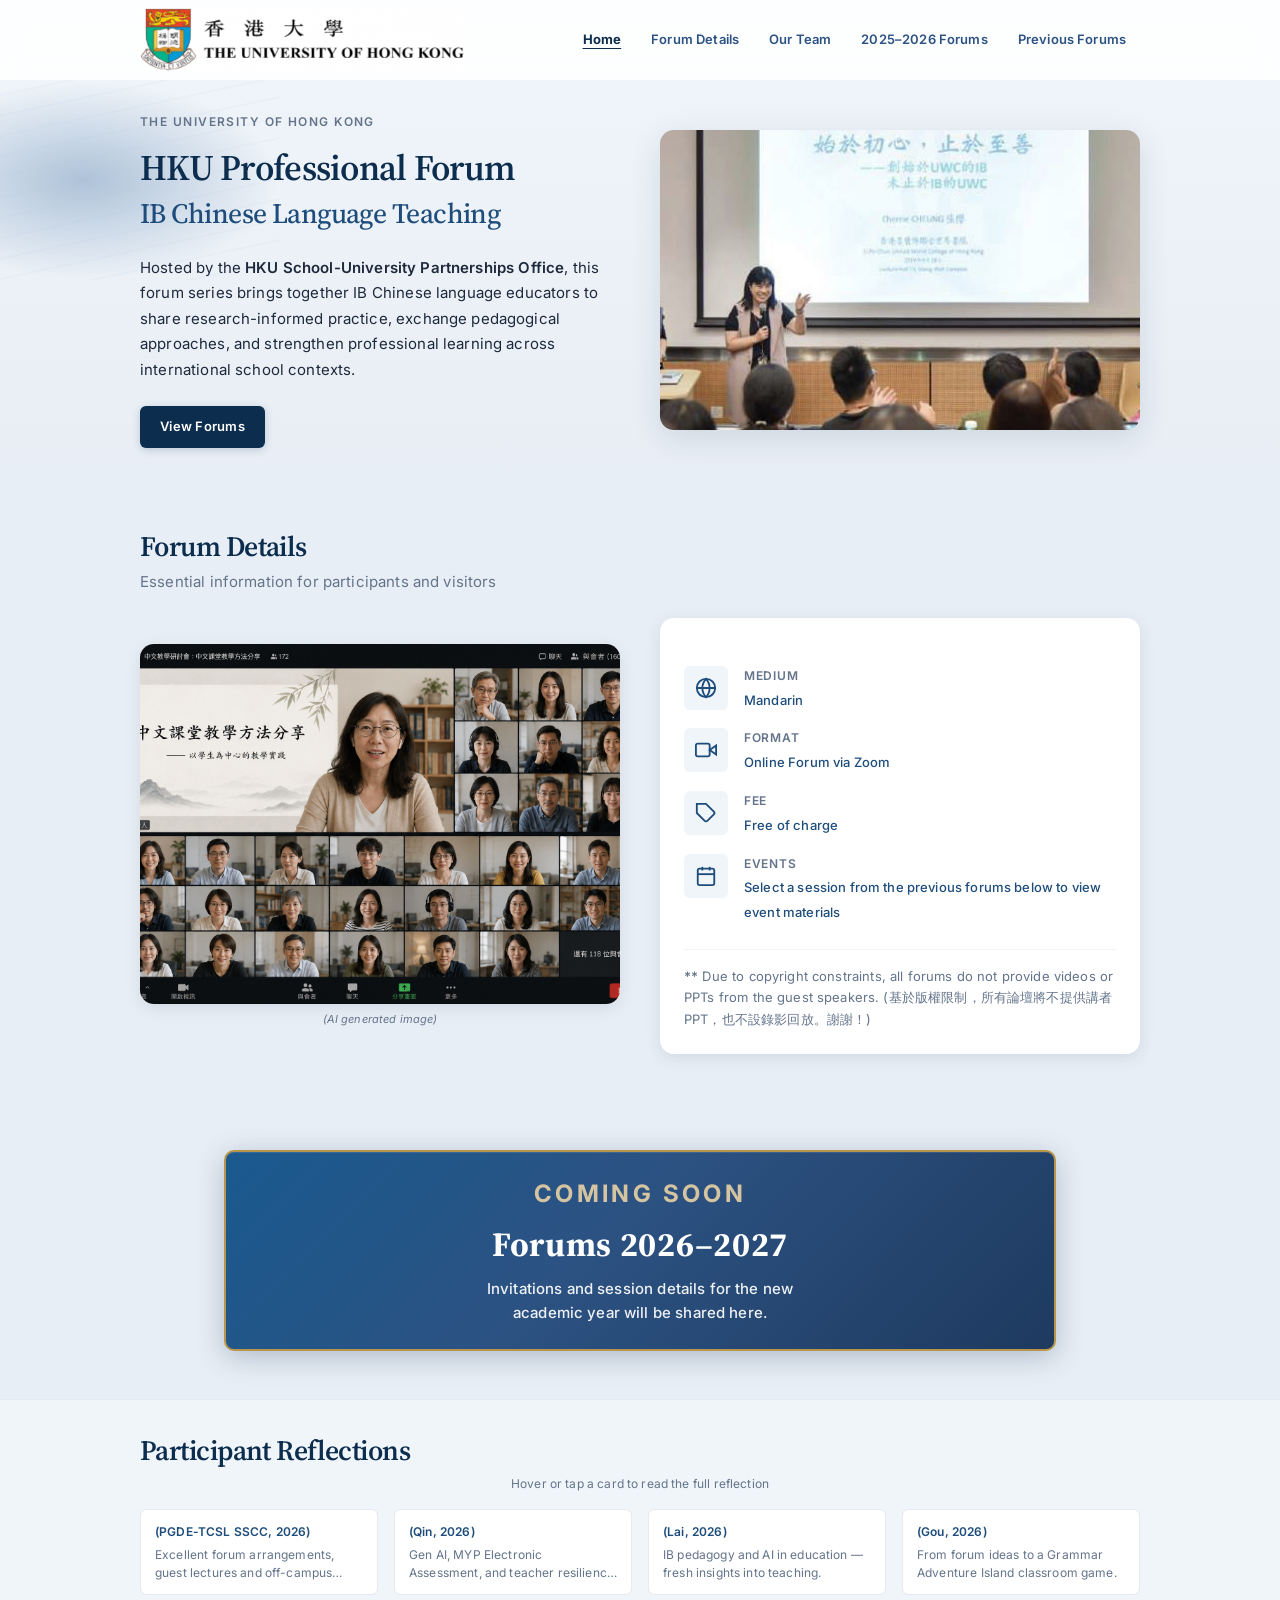
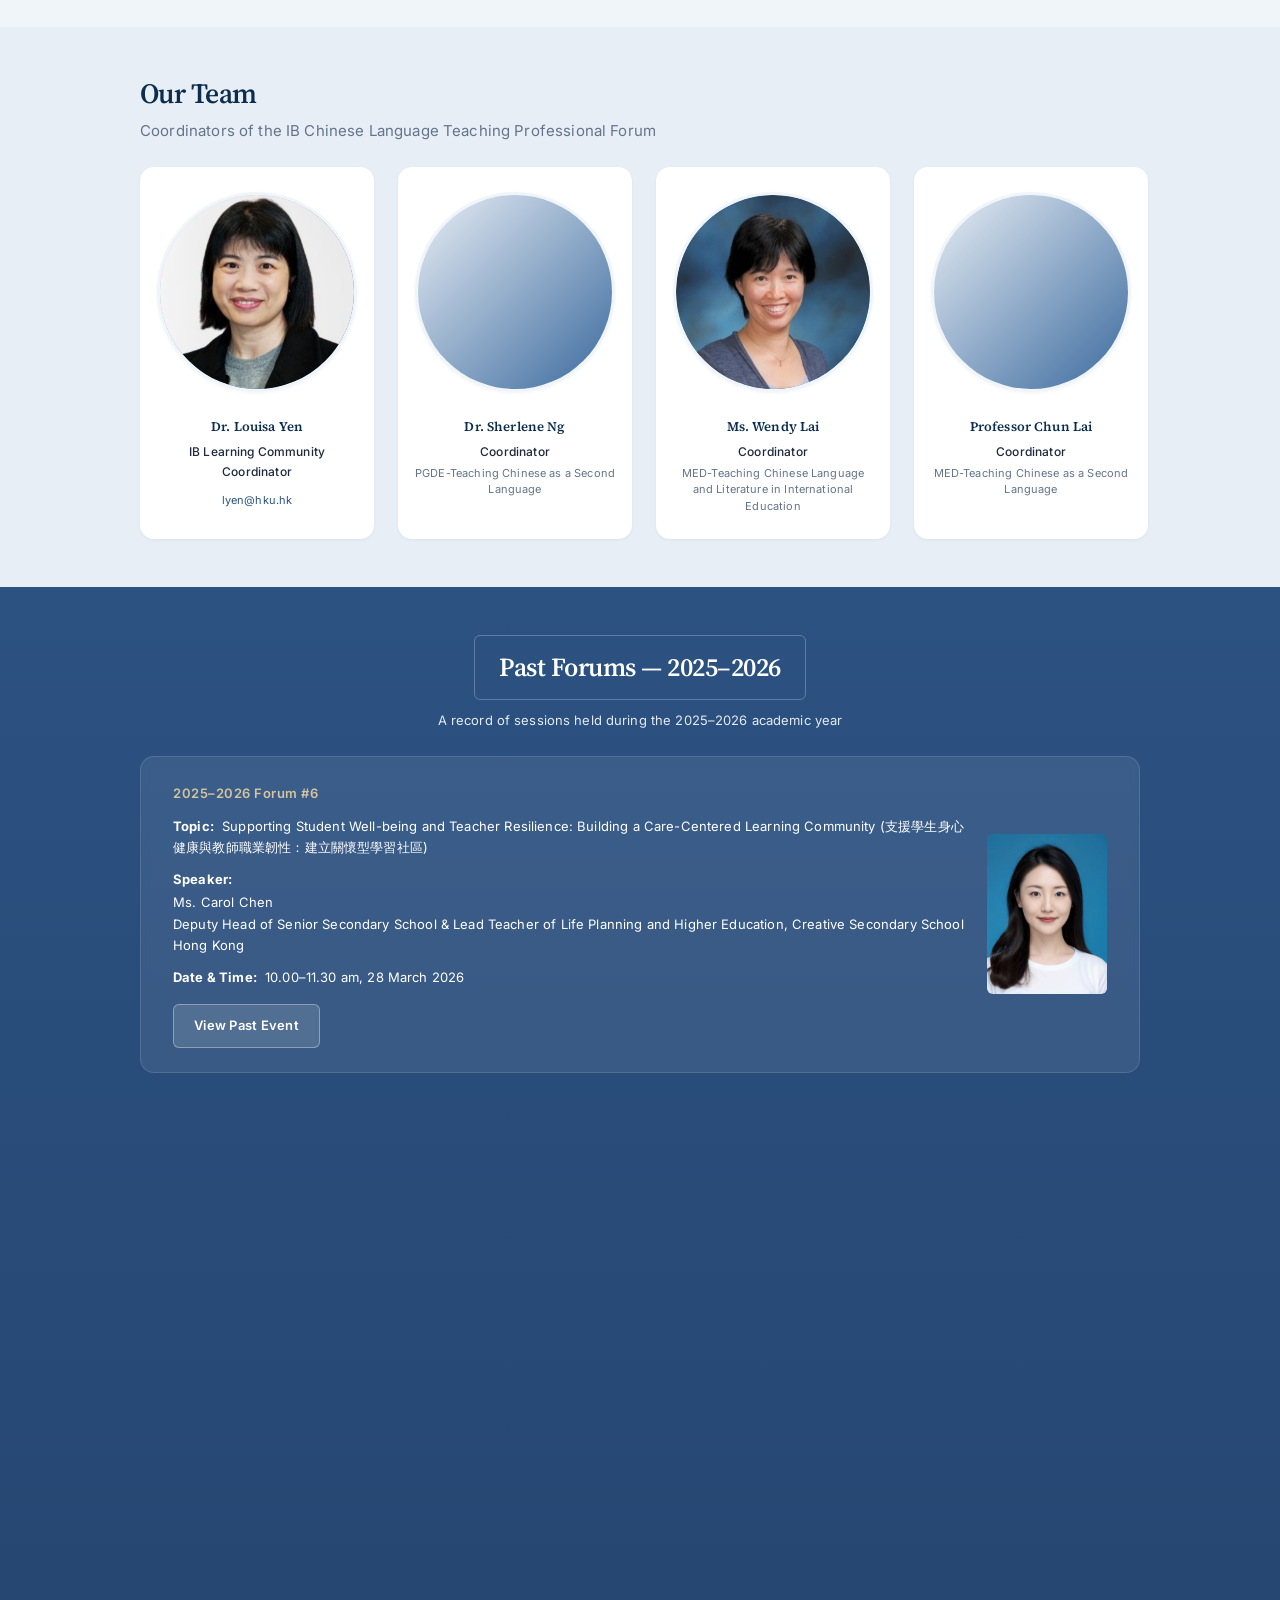
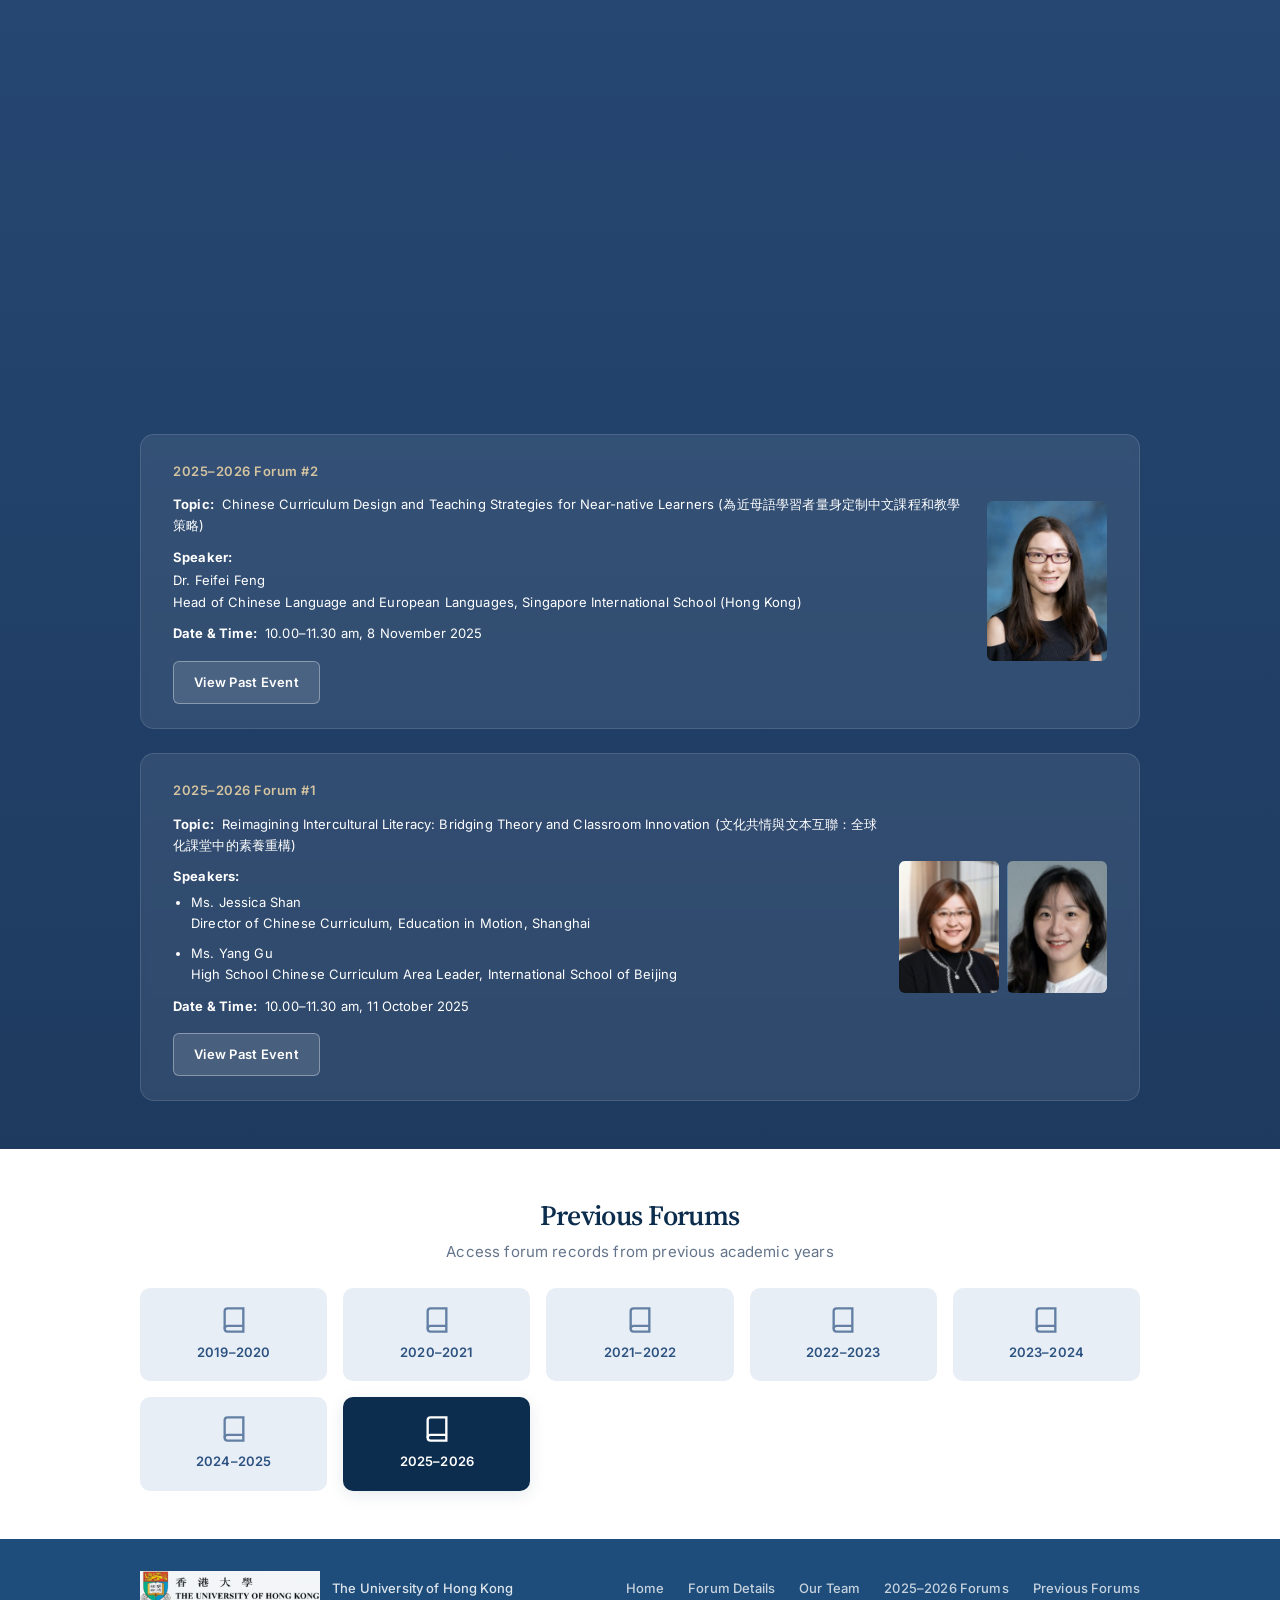
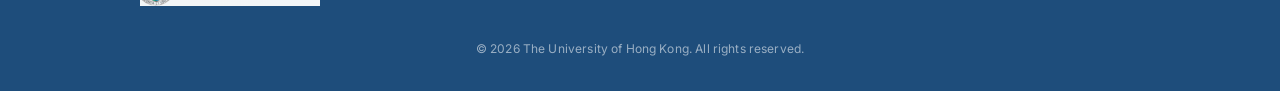
==== commit befbe15b: "updates" ====
--- a/index.html
+++ b/index.html
@@ -7,7 +7,7 @@
   <link rel="preconnect" href="https://fonts.googleapis.com">
   <link rel="preconnect" href="https://fonts.gstatic.com" crossorigin>
   <link href="https://fonts.googleapis.com/css2?family=Inter:wght@400;500;600&family=Source+Serif+4:opsz,wght@8..60,500;8..60,600;8..60,700&display=swap" rel="stylesheet">
-  <link rel="stylesheet" href="style.css?v=20260704h">
+  <link rel="stylesheet" href="style.css?v=20260704i">
 </head>
 <body>
   <header class="site-header" id="top">
@@ -193,7 +193,7 @@
     <section class="team" id="team">
       <div class="container">
         <h2 class="section-title section-title--navy">Our Team</h2>
-        <p class="section-lead">Coordinators of the IB Chinese Language Teaching Professional Forum</p>
+        <p class="section-lead">Coordinators of the IB Chinese Language Teaching Professional&nbsp;Forum</p>
         <div class="team__grid">
           <article class="team-card reveal">
             <div class="team-card__avatar-wrap">
@@ -243,12 +243,25 @@
         <div class="forums__list">
           <article class="forum-card reveal">
             <div class="forum-card__body">
-              <span class="forum-card__badge">Forum #6</span>
-              <h3 class="forum-card__topic">Supporting Student Well-being and Teacher Resilience: Building a Care-Centered Learning Community</h3>
-              <p class="forum-card__topic-zh">支援學生身心健康與教師職業韌性：建立關懷型學習社區</p>
-              <p class="forum-card__speaker">Ms. Carol Chen</p>
-              <p class="forum-card__affiliation">Deputy Head of Senior Secondary School &amp; Lead Teacher of Life Planning and Higher Education, Creative Secondary School Hong Kong</p>
-              <p class="forum-card__date">10:00–11:30 am, 28 March 2026</p>
+              <span class="forum-card__badge">2025–2026 Forum #6</span>
+              <div class="forum-card__meta">
+                <p class="forum-card__line">
+                  <span class="forum-card__label">Topic:</span>
+                  Supporting Student Well-being and Teacher Resilience: Building a Care-Centered Learning Community
+                  <span class="forum-card__topic-zh">(支援學生身心健康與教師職業韌性：建立關懷型學習社區)</span>
+                </p>
+                <div class="forum-card__line forum-card__line--speaker">
+                  <span class="forum-card__label">Speaker:</span>
+                  <span class="forum-card__speaker-block">
+                    <span class="forum-card__name">Ms. Carol Chen</span>
+                    <span class="forum-card__role">Deputy Head of Senior Secondary School &amp; Lead Teacher of Life Planning and Higher Education, Creative Secondary School Hong Kong</span>
+                  </span>
+                </div>
+                <p class="forum-card__line">
+                  <span class="forum-card__label">Date &amp; Time:</span>
+                  10.00–11.30 am, 28 March 2026
+                </p>
+              </div>
               <a href="images/2025-26%236.pdf" class="btn btn--primary btn--light" target="_blank" rel="noopener noreferrer">View Past Event</a>
             </div>
             <div class="forum-card__media">
@@ -258,12 +271,25 @@
 
           <article class="forum-card reveal">
             <div class="forum-card__body">
-              <span class="forum-card__badge">Forum #5</span>
-              <h3 class="forum-card__topic">Effective Teaching Strategies Informed by the MYP e-Assessment</h3>
-              <p class="forum-card__topic-zh">從MYP電子化評估探討有效的教學策略</p>
-              <p class="forum-card__speaker">Ms. Monica Yin</p>
-              <p class="forum-card__affiliation">Head of MYP/DP Chinese, Malvern College Hong Kong</p>
-              <p class="forum-card__date">10:00–11:30 am, 28 February 2026</p>
+              <span class="forum-card__badge">2025–2026 Forum #5</span>
+              <div class="forum-card__meta">
+                <p class="forum-card__line">
+                  <span class="forum-card__label">Topic:</span>
+                  Effective teaching strategies informed by the MYP e-Assessment
+                  <span class="forum-card__topic-zh">(從MYP電子化評估探討有效的教學策略)</span>
+                </p>
+                <div class="forum-card__line forum-card__line--speaker">
+                  <span class="forum-card__label">Speaker:</span>
+                  <span class="forum-card__speaker-block">
+                    <span class="forum-card__name">Ms. Monica Yin</span>
+                    <span class="forum-card__role">Head of MYP/DP Chinese, Malvern College Hong Kong</span>
+                  </span>
+                </div>
+                <p class="forum-card__line">
+                  <span class="forum-card__label">Date &amp; Time:</span>
+                  10.00–11.30 am, 28 February 2026
+                </p>
+              </div>
               <a href="images/2025-26%235.pdf" class="btn btn--primary btn--light" target="_blank" rel="noopener noreferrer">View Past Event</a>
             </div>
             <div class="forum-card__media">
@@ -273,12 +299,25 @@
 
           <article class="forum-card reveal">
             <div class="forum-card__body">
-              <span class="forum-card__badge">Forum #4</span>
-              <h3 class="forum-card__topic">Unlocking the Power of Gen AI in Chinese Language Education — Insights from Singapore</h3>
-              <p class="forum-card__topic-zh">解鎖Gen AI賦能教育的中文教學——新加坡經驗分享</p>
-              <p class="forum-card__speaker">Ms. Grace Koh</p>
-              <p class="forum-card__affiliation">Lead Teacher of Chinese Language, Xinmin Secondary School, Singapore</p>
-              <p class="forum-card__date">10:00–11:30 am, 31 January 2026</p>
+              <span class="forum-card__badge">2025–2026 Forum #4</span>
+              <div class="forum-card__meta">
+                <p class="forum-card__line">
+                  <span class="forum-card__label">Topic:</span>
+                  Unlocking the Power of Gen AI in Chinese Language Education — Insights from Singapore
+                  <span class="forum-card__topic-zh">(解鎖Gen AI賦能教育的中文教學——新加坡經驗分享)</span>
+                </p>
+                <div class="forum-card__line forum-card__line--speaker">
+                  <span class="forum-card__label">Speaker:</span>
+                  <span class="forum-card__speaker-block">
+                    <span class="forum-card__name">Ms. Grace Koh</span>
+                    <span class="forum-card__role">Lead Teacher of Chinese Language, Xinmin Secondary School, Singapore</span>
+                  </span>
+                </div>
+                <p class="forum-card__line">
+                  <span class="forum-card__label">Date &amp; Time:</span>
+                  10.00–11.30 am, 31 January 2026
+                </p>
+              </div>
               <a href="images/2025-26%234.pdf" class="btn btn--primary btn--light" target="_blank" rel="noopener noreferrer">View Past Event</a>
             </div>
             <div class="forum-card__media">
@@ -288,12 +327,25 @@
 
           <article class="forum-card reveal">
             <div class="forum-card__body">
-              <span class="forum-card__badge">Forum #3</span>
-              <h3 class="forum-card__topic">From Knowledge to Understanding: How TOK Empowers Deep Inquiry and Interdisciplinary Understanding in Language and Literature</h3>
-              <p class="forum-card__topic-zh">從知識到思維：TOK助力語言與文學的深度探究與跨學科理解</p>
-              <p class="forum-card__speaker">Dr. Kanghua Li</p>
-              <p class="forum-card__affiliation">Vice President, Zhongshan Whampoa International Education Group</p>
-              <p class="forum-card__date">10:00–11:30 am, 13 December 2025</p>
+              <span class="forum-card__badge">2025–2026 Forum #3</span>
+              <div class="forum-card__meta">
+                <p class="forum-card__line">
+                  <span class="forum-card__label">Topic:</span>
+                  From Knowledge to Understanding: How TOK Empowers Deep Inquiry and Interdisciplinary Understanding in Language and Literature
+                  <span class="forum-card__topic-zh">(從知識到思維：TOK助力語言與文學的深度探究與跨學科理解)</span>
+                </p>
+                <div class="forum-card__line forum-card__line--speaker">
+                  <span class="forum-card__label">Speaker:</span>
+                  <span class="forum-card__speaker-block">
+                    <span class="forum-card__name">Dr. Kanghua Li</span>
+                    <span class="forum-card__role">Vice President, Zhongshan Whampoa International Education Group</span>
+                  </span>
+                </div>
+                <p class="forum-card__line">
+                  <span class="forum-card__label">Date &amp; Time:</span>
+                  10.00–11.30 am, 13 December 2025
+                </p>
+              </div>
               <a href="images/2025-26%233.pdf" class="btn btn--primary btn--light" target="_blank" rel="noopener noreferrer">View Past Event</a>
             </div>
             <div class="forum-card__media">
@@ -303,12 +355,25 @@
 
           <article class="forum-card reveal">
             <div class="forum-card__body">
-              <span class="forum-card__badge">Forum #2</span>
-              <h3 class="forum-card__topic">Chinese Curriculum Design and Teaching Strategies for Near-native Learners</h3>
-              <p class="forum-card__topic-zh">為近母語學習者量身定制中文課程和教學策略</p>
-              <p class="forum-card__speaker">Dr. Feifei Feng</p>
-              <p class="forum-card__affiliation">Head of Chinese Language and European Languages, Singapore International School (Hong Kong)</p>
-              <p class="forum-card__date">10:00–11:30 am, 8 November 2025</p>
+              <span class="forum-card__badge">2025–2026 Forum #2</span>
+              <div class="forum-card__meta">
+                <p class="forum-card__line">
+                  <span class="forum-card__label">Topic:</span>
+                  Chinese Curriculum Design and Teaching Strategies for Near-native Learners
+                  <span class="forum-card__topic-zh">(為近母語學習者量身定制中文課程和教學策略)</span>
+                </p>
+                <div class="forum-card__line forum-card__line--speaker">
+                  <span class="forum-card__label">Speaker:</span>
+                  <span class="forum-card__speaker-block">
+                    <span class="forum-card__name">Dr. Feifei Feng</span>
+                    <span class="forum-card__role">Head of Chinese Language and European Languages, Singapore International School (Hong Kong)</span>
+                  </span>
+                </div>
+                <p class="forum-card__line">
+                  <span class="forum-card__label">Date &amp; Time:</span>
+                  10.00–11.30 am, 8 November 2025
+                </p>
+              </div>
               <a href="images/2025-26%232.pdf" class="btn btn--primary btn--light" target="_blank" rel="noopener noreferrer">View Past Event</a>
             </div>
             <div class="forum-card__media">
@@ -318,16 +383,35 @@
 
           <article class="forum-card reveal">
             <div class="forum-card__body">
-              <span class="forum-card__badge">Forum #1</span>
-              <h3 class="forum-card__topic">Reimagining Intercultural Literacy: Bridging Theory and Classroom Innovation</h3>
-              <p class="forum-card__topic-zh">文化共情與文本互聯：全球化課堂中的素養重構</p>
-              <div class="forum-card__speakers">
-                <p class="forum-card__speaker">Ms. Jessica Shan</p>
-                <p class="forum-card__affiliation">Director of Chinese Curriculum, Education in Motion, Shanghai</p>
-                <p class="forum-card__speaker">Ms. Yang Gu</p>
-                <p class="forum-card__affiliation">High School Chinese Curriculum Area Leader, International School of Beijing</p>
-              </div>
-              <p class="forum-card__date">10:00–11:30 am, 11 October 2025</p>
+              <span class="forum-card__badge">2025–2026 Forum #1</span>
+              <div class="forum-card__meta">
+                <p class="forum-card__line">
+                  <span class="forum-card__label">Topic:</span>
+                  Reimagining Intercultural Literacy: Bridging Theory and Classroom Innovation
+                  <span class="forum-card__topic-zh">(文化共情與文本互聯：全球化課堂中的素養重構)</span>
+                </p>
+                <div class="forum-card__line forum-card__line--speaker">
+                  <span class="forum-card__label">Speakers:</span>
+                  <ul class="forum-card__speaker-list">
+                    <li>
+                      <span class="forum-card__speaker-block">
+                        <span class="forum-card__name">Ms. Jessica Shan</span>
+                        <span class="forum-card__role">Director of Chinese Curriculum, Education in Motion, Shanghai</span>
+                      </span>
+                    </li>
+                    <li>
+                      <span class="forum-card__speaker-block">
+                        <span class="forum-card__name">Ms. Yang Gu</span>
+                        <span class="forum-card__role">High School Chinese Curriculum Area Leader, International School of Beijing</span>
+                      </span>
+                    </li>
+                  </ul>
+                </div>
+                <p class="forum-card__line">
+                  <span class="forum-card__label">Date &amp; Time:</span>
+                  10.00–11.30 am, 11 October 2025
+                </p>
+              </div>
               <a href="images/2025-26%231.pdf" class="btn btn--primary btn--light" target="_blank" rel="noopener noreferrer">View Past Event</a>
             </div>
             <div class="forum-card__media forum-card__media--dual">
--- a/style.css
+++ b/style.css
@@ -539,9 +539,10 @@
 }
 
 .upcoming__callout {
-  max-width: 34rem;
+  width: min(92vw, 52rem);
+  max-width: none;
   margin-inline: auto;
-  padding: 1.375rem 2rem 1.5rem;
+  padding: 1.375rem 3rem 1.5rem;
   text-align: center;
   background: linear-gradient(135deg, #1a5a8f 0%, #2c5282 45%, #1e3a5f 100%);
   border: 2px solid var(--color-highlight);
@@ -782,61 +783,59 @@
 
 .forum-card__badge {
   display: inline-block;
-  font-size: var(--text-xs);
+  font-size: var(--text-sm);
   font-weight: 600;
-  text-transform: uppercase;
-  letter-spacing: 0.08em;
+  letter-spacing: 0.04em;
   color: var(--color-highlight-soft);
   margin-bottom: 0.75rem;
 }
 
-.forum-card__topic {
-  font-family: var(--font-serif);
-  font-size: clamp(0.9375rem, 2vw, 1.0625rem);
-  font-weight: 600;
-  line-height: 1.45;
-  letter-spacing: -0.01em;
-  margin-bottom: 0.375rem;
+.forum-card__meta {
+  display: flex;
+  flex-direction: column;
+  gap: 0.625rem;
+  font-size: var(--text-sm);
+  line-height: 1.65;
+}
+
+.forum-card__line {
+  margin: 0;
+}
+
+.forum-card__label {
+  font-weight: 700;
+  margin-right: 0.25rem;
 }
 
 .forum-card__topic-zh {
-  font-size: var(--text-sm);
-  opacity: 0.88;
-  margin-bottom: 0.875rem;
-  line-height: 1.65;
-}
-
-.forum-card__speaker,
-.forum-card__date {
-  font-size: var(--text-sm);
-  opacity: 0.9;
-  margin-bottom: 0.25rem;
-  line-height: 1.6;
-}
-
-.forum-card__speaker {
-  font-weight: 500;
-  margin-bottom: 0.125rem;
-}
-
-.forum-card__affiliation {
-  font-size: var(--text-xs);
-  line-height: 1.55;
-  opacity: 0.82;
-  margin: 0 0 0.625rem;
-}
-
-.forum-card__speakers .forum-card__speaker:not(:first-child) {
-  margin-top: 0.5rem;
-}
-
-.forum-card__speakers .forum-card__affiliation:last-child {
-  margin-bottom: 0.375rem;
-}
-
-.forum-card__date {
-  font-size: var(--text-xs);
-  opacity: 0.8;
+  display: inline;
+}
+
+.forum-card__speaker-list {
+  margin: 0.25rem 0 0;
+  padding-left: 1.125rem;
+  list-style: disc;
+}
+
+.forum-card__speaker-list li {
+  margin-bottom: 0.5rem;
+}
+
+.forum-card__speaker-block {
+  display: block;
+  margin-top: 0.125rem;
+}
+
+.forum-card__name {
+  display: block;
+}
+
+.forum-card__role {
+  display: block;
+}
+
+.forum-card__speaker-list li:last-child {
+  margin-bottom: 0;
 }
 
 .forum-card__body .btn {
@@ -968,6 +967,7 @@
 }
 
 .team .section-lead {
+  max-width: none;
   margin-bottom: var(--space-md);
 }
 
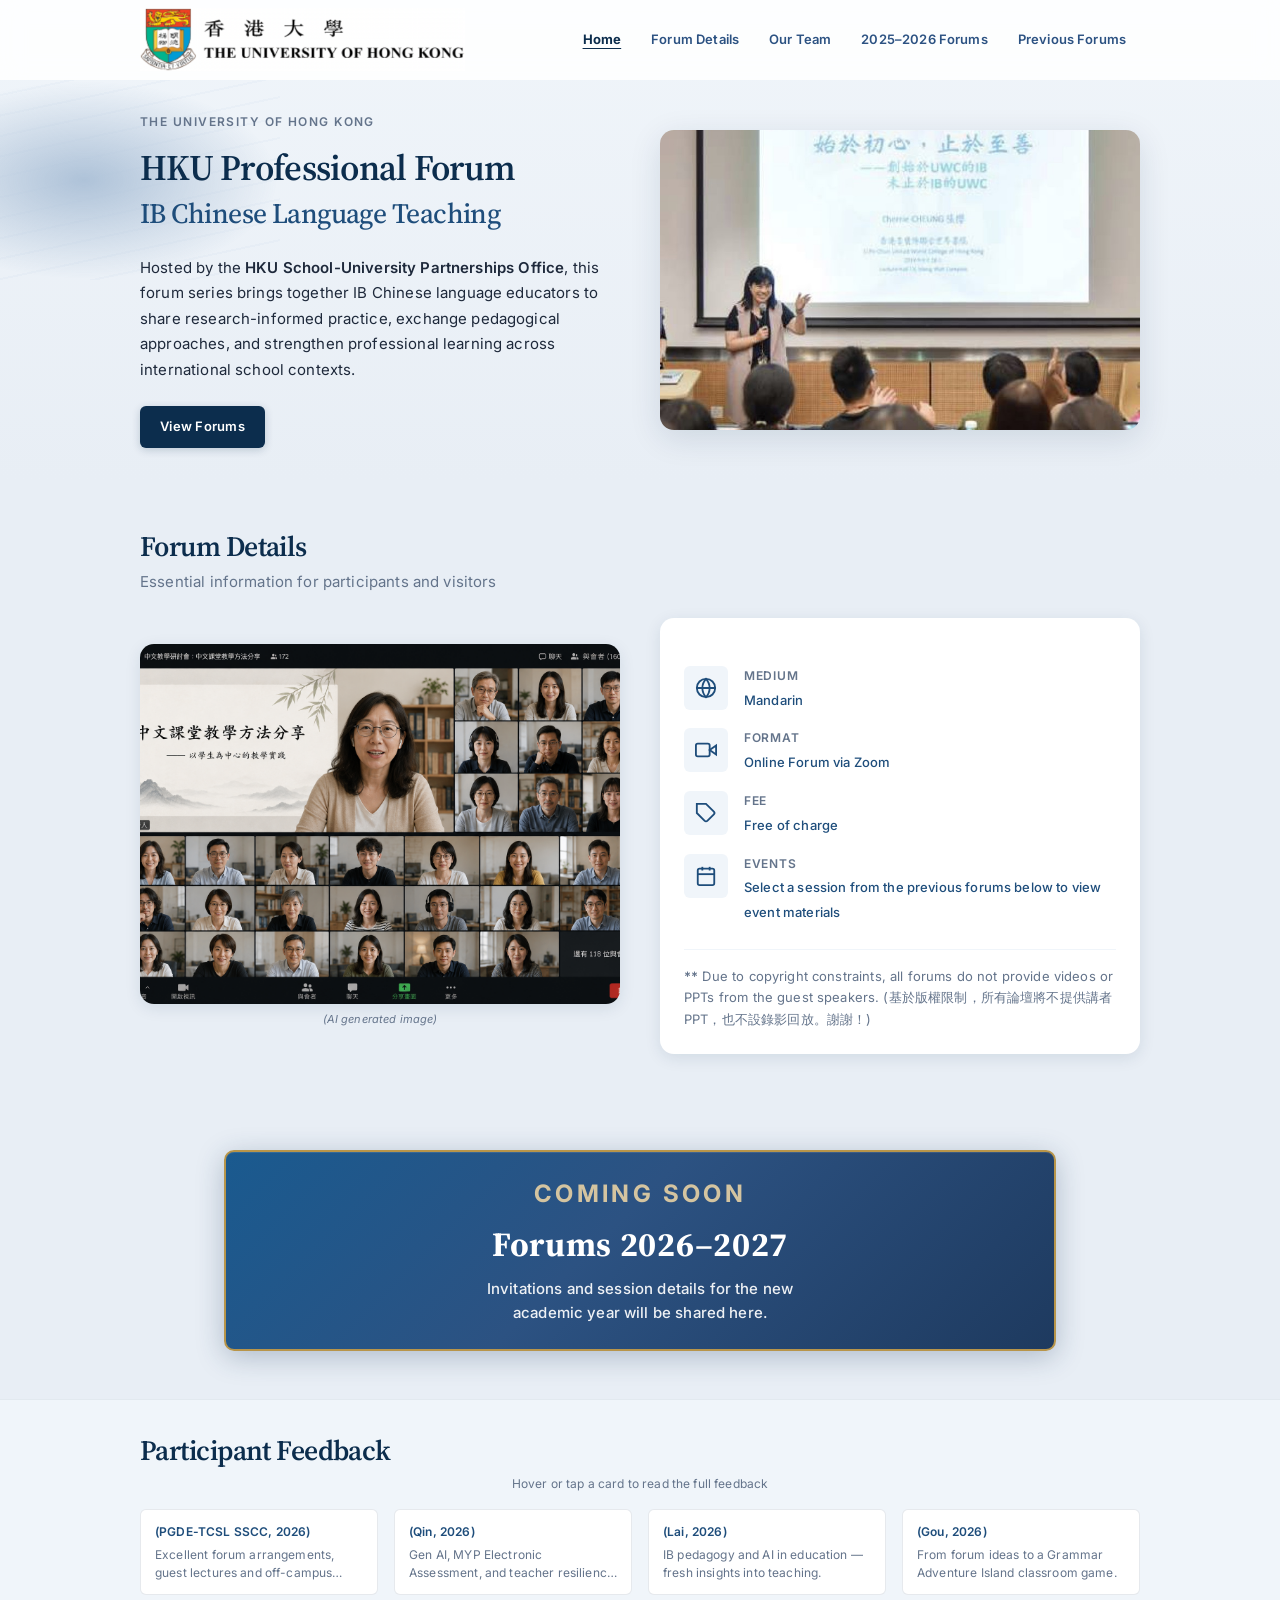
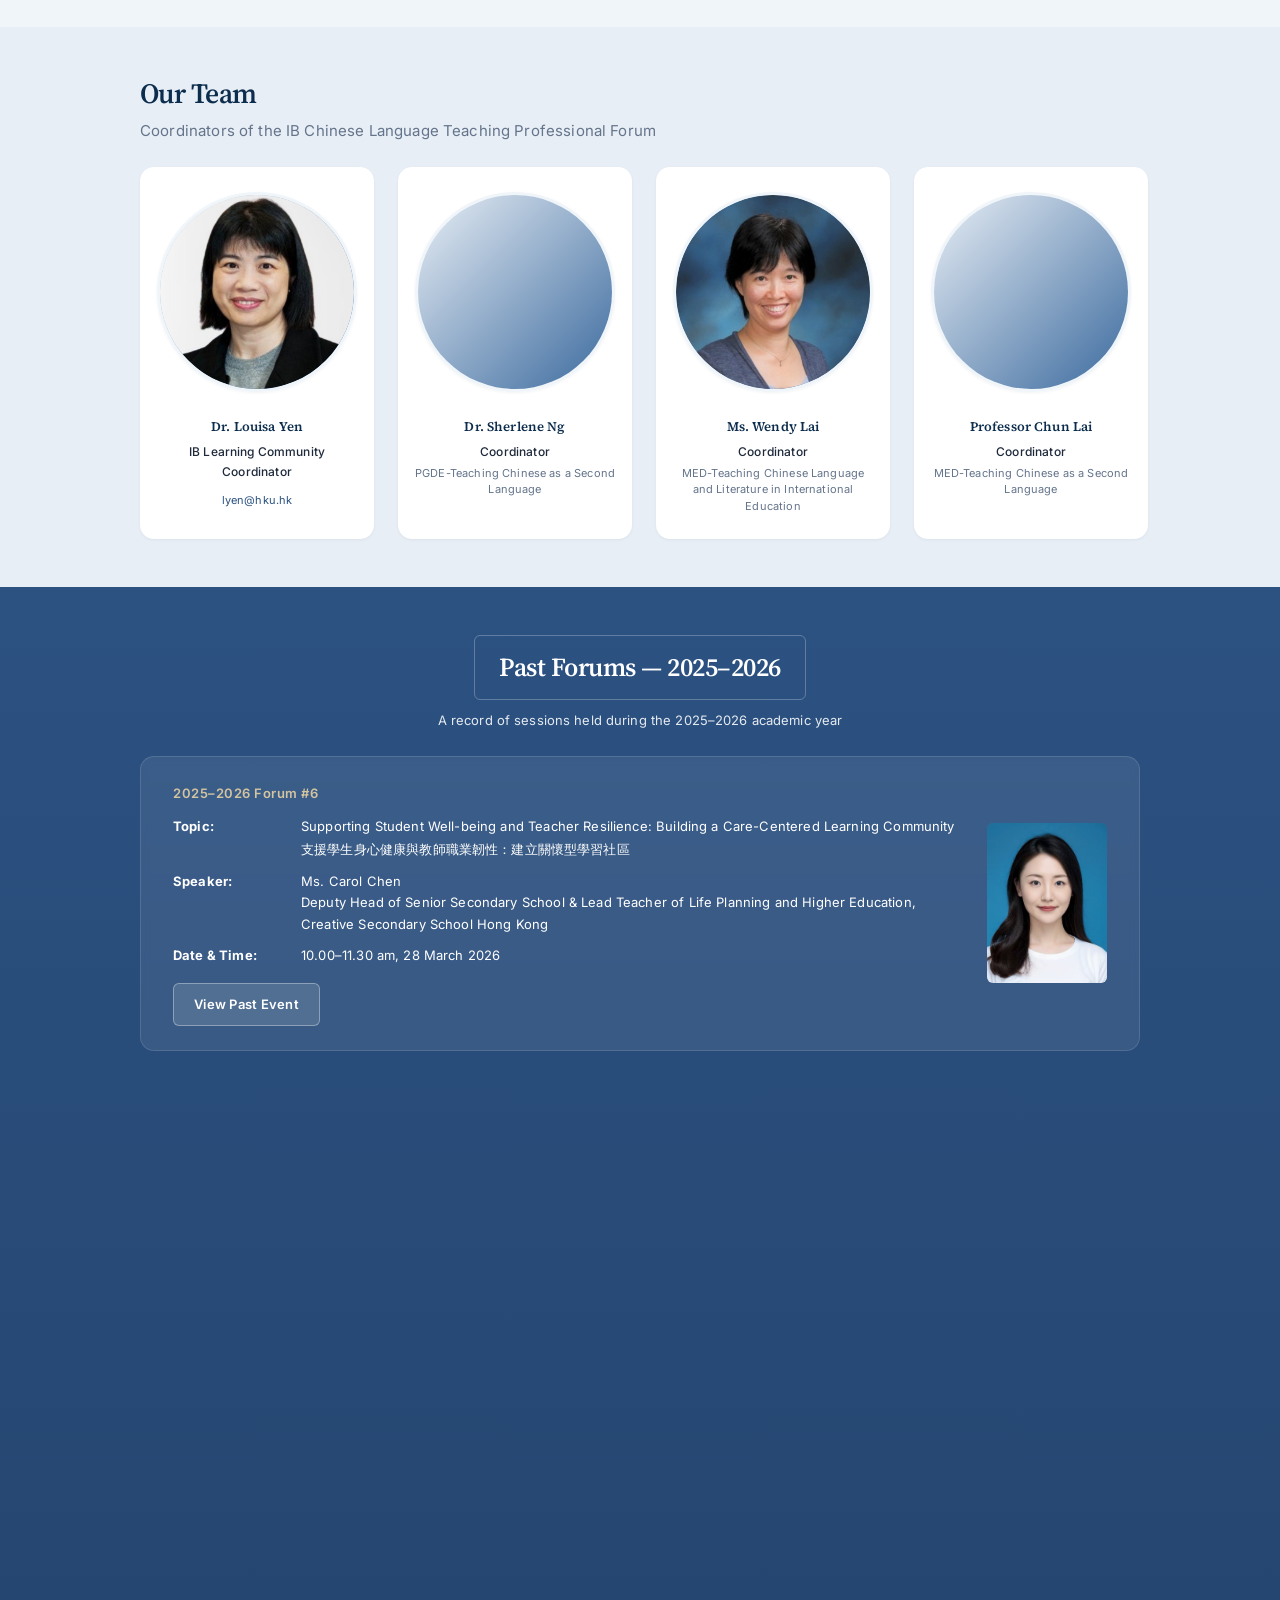
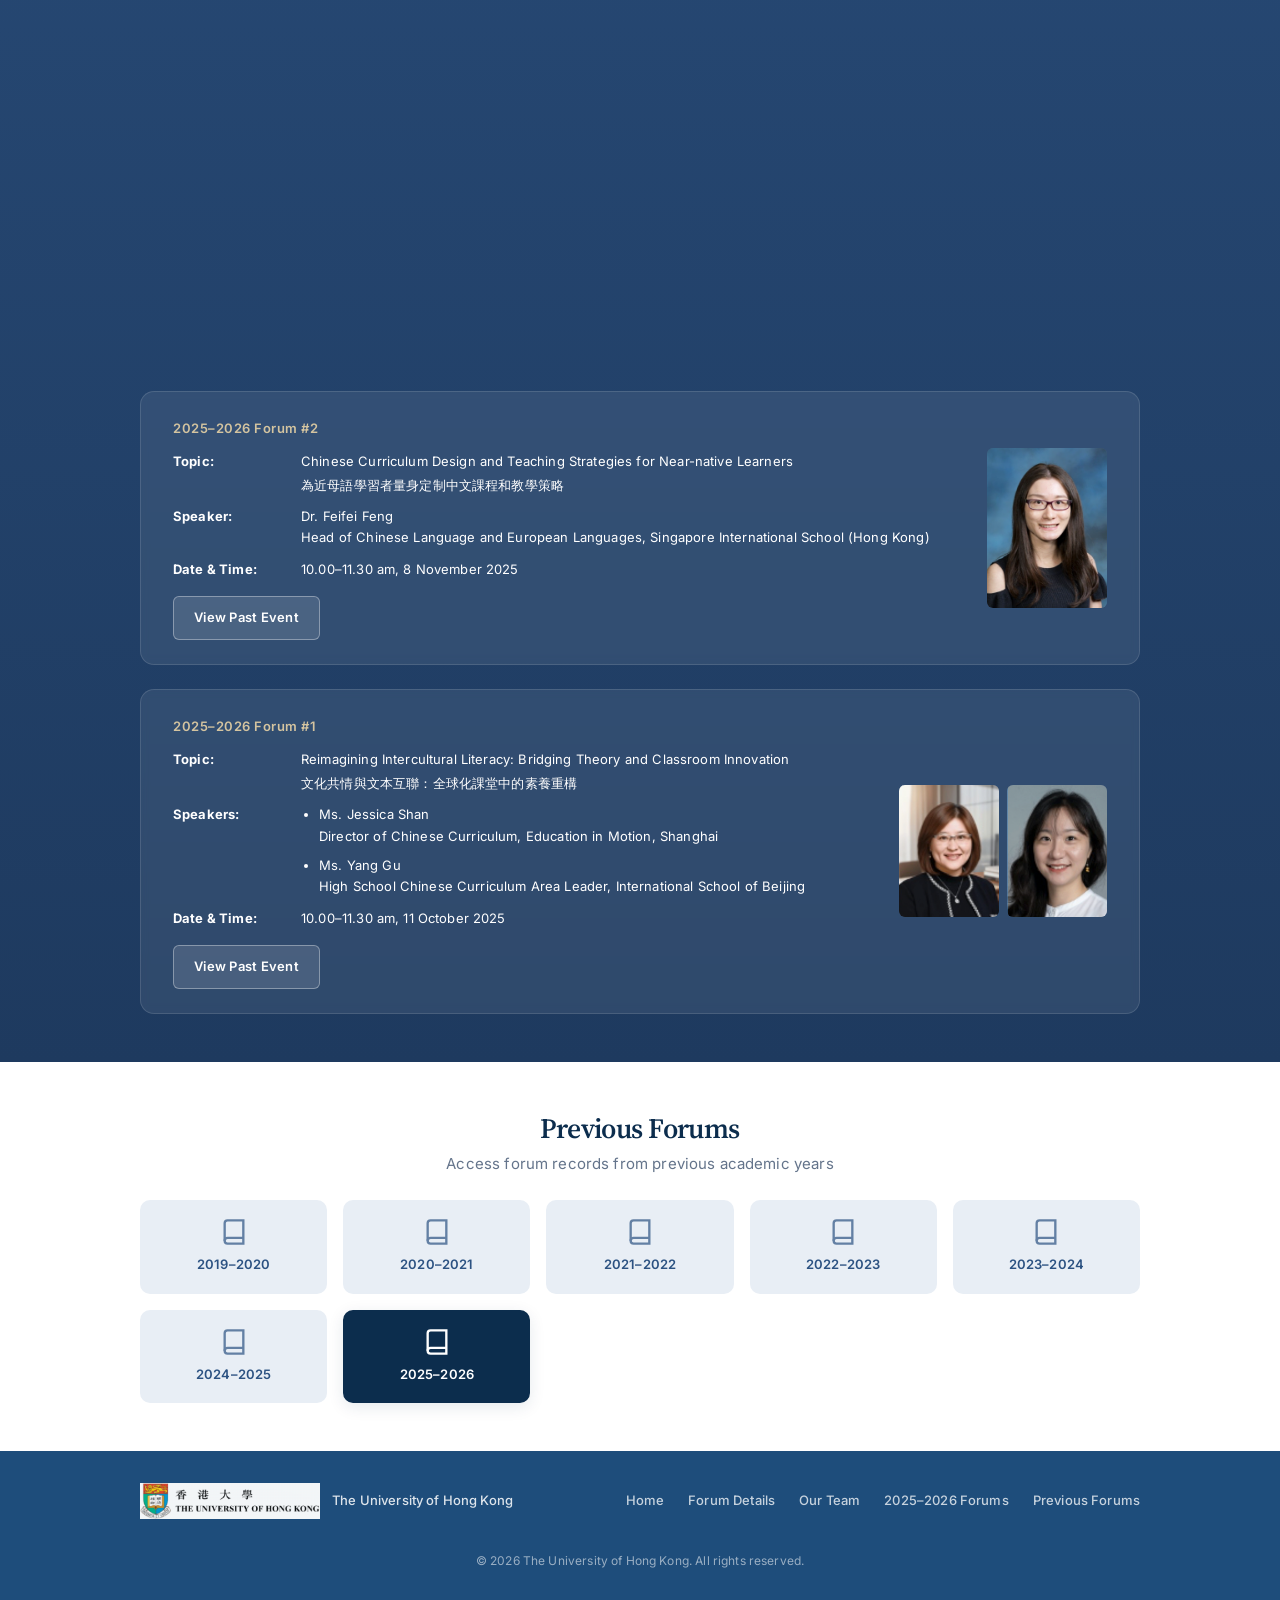
==== commit a7f20f76: "topic speaker time update" ====
--- a/index.html
+++ b/index.html
@@ -7,7 +7,7 @@
   <link rel="preconnect" href="https://fonts.googleapis.com">
   <link rel="preconnect" href="https://fonts.gstatic.com" crossorigin>
   <link href="https://fonts.googleapis.com/css2?family=Inter:wght@400;500;600&family=Source+Serif+4:opsz,wght@8..60,500;8..60,600;8..60,700&display=swap" rel="stylesheet">
-  <link rel="stylesheet" href="style.css?v=20260704i">
+  <link rel="stylesheet" href="style.css?v=20260704k">
 </head>
 <body>
   <header class="site-header" id="top">
@@ -132,8 +132,8 @@
 
     <section class="reviews" id="testimonials">
       <div class="container">
-        <h2 class="section-title section-title--navy">Participant Reflections</h2>
-        <p class="section-lead section-lead--centered reviews__hint">Hover or tap a card to read the full reflection</p>
+        <h2 class="section-title section-title--navy">Participant Feedback</h2>
+        <p class="section-lead section-lead--centered reviews__hint">Hover or tap a card to read the full feedback</p>
 
         <div class="reviews__grid">
           <article class="review-card reveal" tabindex="0">
@@ -247,19 +247,23 @@
               <div class="forum-card__meta">
                 <p class="forum-card__line">
                   <span class="forum-card__label">Topic:</span>
-                  Supporting Student Well-being and Teacher Resilience: Building a Care-Centered Learning Community
-                  <span class="forum-card__topic-zh">(支援學生身心健康與教師職業韌性：建立關懷型學習社區)</span>
+                  <span class="forum-card__value">
+                    <span class="forum-card__topic-en">Supporting Student Well-being and Teacher Resilience: Building a Care-Centered Learning Community</span>
+                    <span class="forum-card__topic-zh">支援學生身心健康與教師職業韌性：建立關懷型學習社區</span>
+                  </span>
                 </p>
                 <div class="forum-card__line forum-card__line--speaker">
                   <span class="forum-card__label">Speaker:</span>
-                  <span class="forum-card__speaker-block">
-                    <span class="forum-card__name">Ms. Carol Chen</span>
-                    <span class="forum-card__role">Deputy Head of Senior Secondary School &amp; Lead Teacher of Life Planning and Higher Education, Creative Secondary School Hong Kong</span>
+                  <span class="forum-card__value">
+                    <span class="forum-card__speaker-block">
+                      <span class="forum-card__name">Ms. Carol Chen</span>
+                      <span class="forum-card__role">Deputy Head of Senior Secondary School &amp; Lead Teacher of Life Planning and Higher Education, Creative Secondary School Hong Kong</span>
+                    </span>
                   </span>
                 </div>
                 <p class="forum-card__line">
                   <span class="forum-card__label">Date &amp; Time:</span>
-                  10.00–11.30 am, 28 March 2026
+                  <span class="forum-card__value">10.00–11.30 am, 28 March 2026</span>
                 </p>
               </div>
               <a href="images/2025-26%236.pdf" class="btn btn--primary btn--light" target="_blank" rel="noopener noreferrer">View Past Event</a>
@@ -275,19 +279,23 @@
               <div class="forum-card__meta">
                 <p class="forum-card__line">
                   <span class="forum-card__label">Topic:</span>
-                  Effective teaching strategies informed by the MYP e-Assessment
-                  <span class="forum-card__topic-zh">(從MYP電子化評估探討有效的教學策略)</span>
+                  <span class="forum-card__value">
+                    <span class="forum-card__topic-en">Effective teaching strategies informed by the MYP e-Assessment</span>
+                    <span class="forum-card__topic-zh">從MYP電子化評估探討有效的教學策略</span>
+                  </span>
                 </p>
                 <div class="forum-card__line forum-card__line--speaker">
                   <span class="forum-card__label">Speaker:</span>
-                  <span class="forum-card__speaker-block">
-                    <span class="forum-card__name">Ms. Monica Yin</span>
-                    <span class="forum-card__role">Head of MYP/DP Chinese, Malvern College Hong Kong</span>
+                  <span class="forum-card__value">
+                    <span class="forum-card__speaker-block">
+                      <span class="forum-card__name">Ms. Monica Yin</span>
+                      <span class="forum-card__role">Head of MYP/DP Chinese, Malvern College Hong Kong</span>
+                    </span>
                   </span>
                 </div>
                 <p class="forum-card__line">
                   <span class="forum-card__label">Date &amp; Time:</span>
-                  10.00–11.30 am, 28 February 2026
+                  <span class="forum-card__value">10.00–11.30 am, 28 February 2026</span>
                 </p>
               </div>
               <a href="images/2025-26%235.pdf" class="btn btn--primary btn--light" target="_blank" rel="noopener noreferrer">View Past Event</a>
@@ -303,19 +311,23 @@
               <div class="forum-card__meta">
                 <p class="forum-card__line">
                   <span class="forum-card__label">Topic:</span>
-                  Unlocking the Power of Gen AI in Chinese Language Education — Insights from Singapore
-                  <span class="forum-card__topic-zh">(解鎖Gen AI賦能教育的中文教學——新加坡經驗分享)</span>
+                  <span class="forum-card__value">
+                    <span class="forum-card__topic-en">Unlocking the Power of Gen AI in Chinese Language Education — Insights from Singapore</span>
+                    <span class="forum-card__topic-zh">解鎖Gen AI賦能教育的中文教學——新加坡經驗分享</span>
+                  </span>
                 </p>
                 <div class="forum-card__line forum-card__line--speaker">
                   <span class="forum-card__label">Speaker:</span>
-                  <span class="forum-card__speaker-block">
-                    <span class="forum-card__name">Ms. Grace Koh</span>
-                    <span class="forum-card__role">Lead Teacher of Chinese Language, Xinmin Secondary School, Singapore</span>
+                  <span class="forum-card__value">
+                    <span class="forum-card__speaker-block">
+                      <span class="forum-card__name">Ms. Grace Koh</span>
+                      <span class="forum-card__role">Lead Teacher of Chinese Language, Xinmin Secondary School, Singapore</span>
+                    </span>
                   </span>
                 </div>
                 <p class="forum-card__line">
                   <span class="forum-card__label">Date &amp; Time:</span>
-                  10.00–11.30 am, 31 January 2026
+                  <span class="forum-card__value">10.00–11.30 am, 31 January 2026</span>
                 </p>
               </div>
               <a href="images/2025-26%234.pdf" class="btn btn--primary btn--light" target="_blank" rel="noopener noreferrer">View Past Event</a>
@@ -331,19 +343,23 @@
               <div class="forum-card__meta">
                 <p class="forum-card__line">
                   <span class="forum-card__label">Topic:</span>
-                  From Knowledge to Understanding: How TOK Empowers Deep Inquiry and Interdisciplinary Understanding in Language and Literature
-                  <span class="forum-card__topic-zh">(從知識到思維：TOK助力語言與文學的深度探究與跨學科理解)</span>
+                  <span class="forum-card__value">
+                    <span class="forum-card__topic-en">From Knowledge to Understanding: How TOK Empowers Deep Inquiry and Interdisciplinary Understanding in Language and Literature</span>
+                    <span class="forum-card__topic-zh">從知識到思維：TOK助力語言與文學的深度探究與跨學科理解</span>
+                  </span>
                 </p>
                 <div class="forum-card__line forum-card__line--speaker">
                   <span class="forum-card__label">Speaker:</span>
-                  <span class="forum-card__speaker-block">
-                    <span class="forum-card__name">Dr. Kanghua Li</span>
-                    <span class="forum-card__role">Vice President, Zhongshan Whampoa International Education Group</span>
+                  <span class="forum-card__value">
+                    <span class="forum-card__speaker-block">
+                      <span class="forum-card__name">Dr. Kanghua Li</span>
+                      <span class="forum-card__role">Vice President, Zhongshan Whampoa International Education Group</span>
+                    </span>
                   </span>
                 </div>
                 <p class="forum-card__line">
                   <span class="forum-card__label">Date &amp; Time:</span>
-                  10.00–11.30 am, 13 December 2025
+                  <span class="forum-card__value">10.00–11.30 am, 13 December 2025</span>
                 </p>
               </div>
               <a href="images/2025-26%233.pdf" class="btn btn--primary btn--light" target="_blank" rel="noopener noreferrer">View Past Event</a>
@@ -359,19 +375,23 @@
               <div class="forum-card__meta">
                 <p class="forum-card__line">
                   <span class="forum-card__label">Topic:</span>
-                  Chinese Curriculum Design and Teaching Strategies for Near-native Learners
-                  <span class="forum-card__topic-zh">(為近母語學習者量身定制中文課程和教學策略)</span>
+                  <span class="forum-card__value">
+                    <span class="forum-card__topic-en">Chinese Curriculum Design and Teaching Strategies for Near-native Learners</span>
+                    <span class="forum-card__topic-zh">為近母語學習者量身定制中文課程和教學策略</span>
+                  </span>
                 </p>
                 <div class="forum-card__line forum-card__line--speaker">
                   <span class="forum-card__label">Speaker:</span>
-                  <span class="forum-card__speaker-block">
-                    <span class="forum-card__name">Dr. Feifei Feng</span>
-                    <span class="forum-card__role">Head of Chinese Language and European Languages, Singapore International School (Hong Kong)</span>
+                  <span class="forum-card__value">
+                    <span class="forum-card__speaker-block">
+                      <span class="forum-card__name">Dr. Feifei Feng</span>
+                      <span class="forum-card__role">Head of Chinese Language and European Languages, Singapore International School (Hong Kong)</span>
+                    </span>
                   </span>
                 </div>
                 <p class="forum-card__line">
                   <span class="forum-card__label">Date &amp; Time:</span>
-                  10.00–11.30 am, 8 November 2025
+                  <span class="forum-card__value">10.00–11.30 am, 8 November 2025</span>
                 </p>
               </div>
               <a href="images/2025-26%232.pdf" class="btn btn--primary btn--light" target="_blank" rel="noopener noreferrer">View Past Event</a>
@@ -387,29 +407,33 @@
               <div class="forum-card__meta">
                 <p class="forum-card__line">
                   <span class="forum-card__label">Topic:</span>
-                  Reimagining Intercultural Literacy: Bridging Theory and Classroom Innovation
-                  <span class="forum-card__topic-zh">(文化共情與文本互聯：全球化課堂中的素養重構)</span>
+                  <span class="forum-card__value">
+                    <span class="forum-card__topic-en">Reimagining Intercultural Literacy: Bridging Theory and Classroom Innovation</span>
+                    <span class="forum-card__topic-zh">文化共情與文本互聯：全球化課堂中的素養重構</span>
+                  </span>
                 </p>
                 <div class="forum-card__line forum-card__line--speaker">
                   <span class="forum-card__label">Speakers:</span>
-                  <ul class="forum-card__speaker-list">
-                    <li>
-                      <span class="forum-card__speaker-block">
-                        <span class="forum-card__name">Ms. Jessica Shan</span>
-                        <span class="forum-card__role">Director of Chinese Curriculum, Education in Motion, Shanghai</span>
-                      </span>
-                    </li>
-                    <li>
-                      <span class="forum-card__speaker-block">
-                        <span class="forum-card__name">Ms. Yang Gu</span>
-                        <span class="forum-card__role">High School Chinese Curriculum Area Leader, International School of Beijing</span>
-                      </span>
-                    </li>
-                  </ul>
+                  <span class="forum-card__value">
+                    <ul class="forum-card__speaker-list">
+                      <li>
+                        <span class="forum-card__speaker-block">
+                          <span class="forum-card__name">Ms. Jessica Shan</span>
+                          <span class="forum-card__role">Director of Chinese Curriculum, Education in Motion, Shanghai</span>
+                        </span>
+                      </li>
+                      <li>
+                        <span class="forum-card__speaker-block">
+                          <span class="forum-card__name">Ms. Yang Gu</span>
+                          <span class="forum-card__role">High School Chinese Curriculum Area Leader, International School of Beijing</span>
+                        </span>
+                      </li>
+                    </ul>
+                  </span>
                 </div>
                 <p class="forum-card__line">
                   <span class="forum-card__label">Date &amp; Time:</span>
-                  10.00–11.30 am, 11 October 2025
+                  <span class="forum-card__value">10.00–11.30 am, 11 October 2025</span>
                 </p>
               </div>
               <a href="images/2025-26%231.pdf" class="btn btn--primary btn--light" target="_blank" rel="noopener noreferrer">View Past Event</a>
--- a/style.css
+++ b/style.css
@@ -580,7 +580,7 @@
   margin: 0 auto;
 }
 
-/* Participant reflections
+/* Participant feedback
    ========================================================================== */
 
 .reviews {
@@ -791,28 +791,37 @@
 }
 
 .forum-card__meta {
-  display: flex;
-  flex-direction: column;
-  gap: 0.625rem;
+  display: grid;
+  grid-template-columns: 7.25rem 1fr;
+  column-gap: 0.75rem;
+  row-gap: 0.625rem;
   font-size: var(--text-sm);
   line-height: 1.65;
 }
 
 .forum-card__line {
-  margin: 0;
+  display: contents;
 }
 
 .forum-card__label {
   font-weight: 700;
-  margin-right: 0.25rem;
-}
-
+}
+
+.forum-card__value {
+  min-width: 0;
+}
+
+.forum-card__topic-en,
 .forum-card__topic-zh {
-  display: inline;
+  display: block;
+}
+
+.forum-card__topic-zh {
+  margin-top: 0.125rem;
 }
 
 .forum-card__speaker-list {
-  margin: 0.25rem 0 0;
+  margin: 0;
   padding-left: 1.125rem;
   list-style: disc;
 }
@@ -823,7 +832,6 @@
 
 .forum-card__speaker-block {
   display: block;
-  margin-top: 0.125rem;
 }
 
 .forum-card__name {
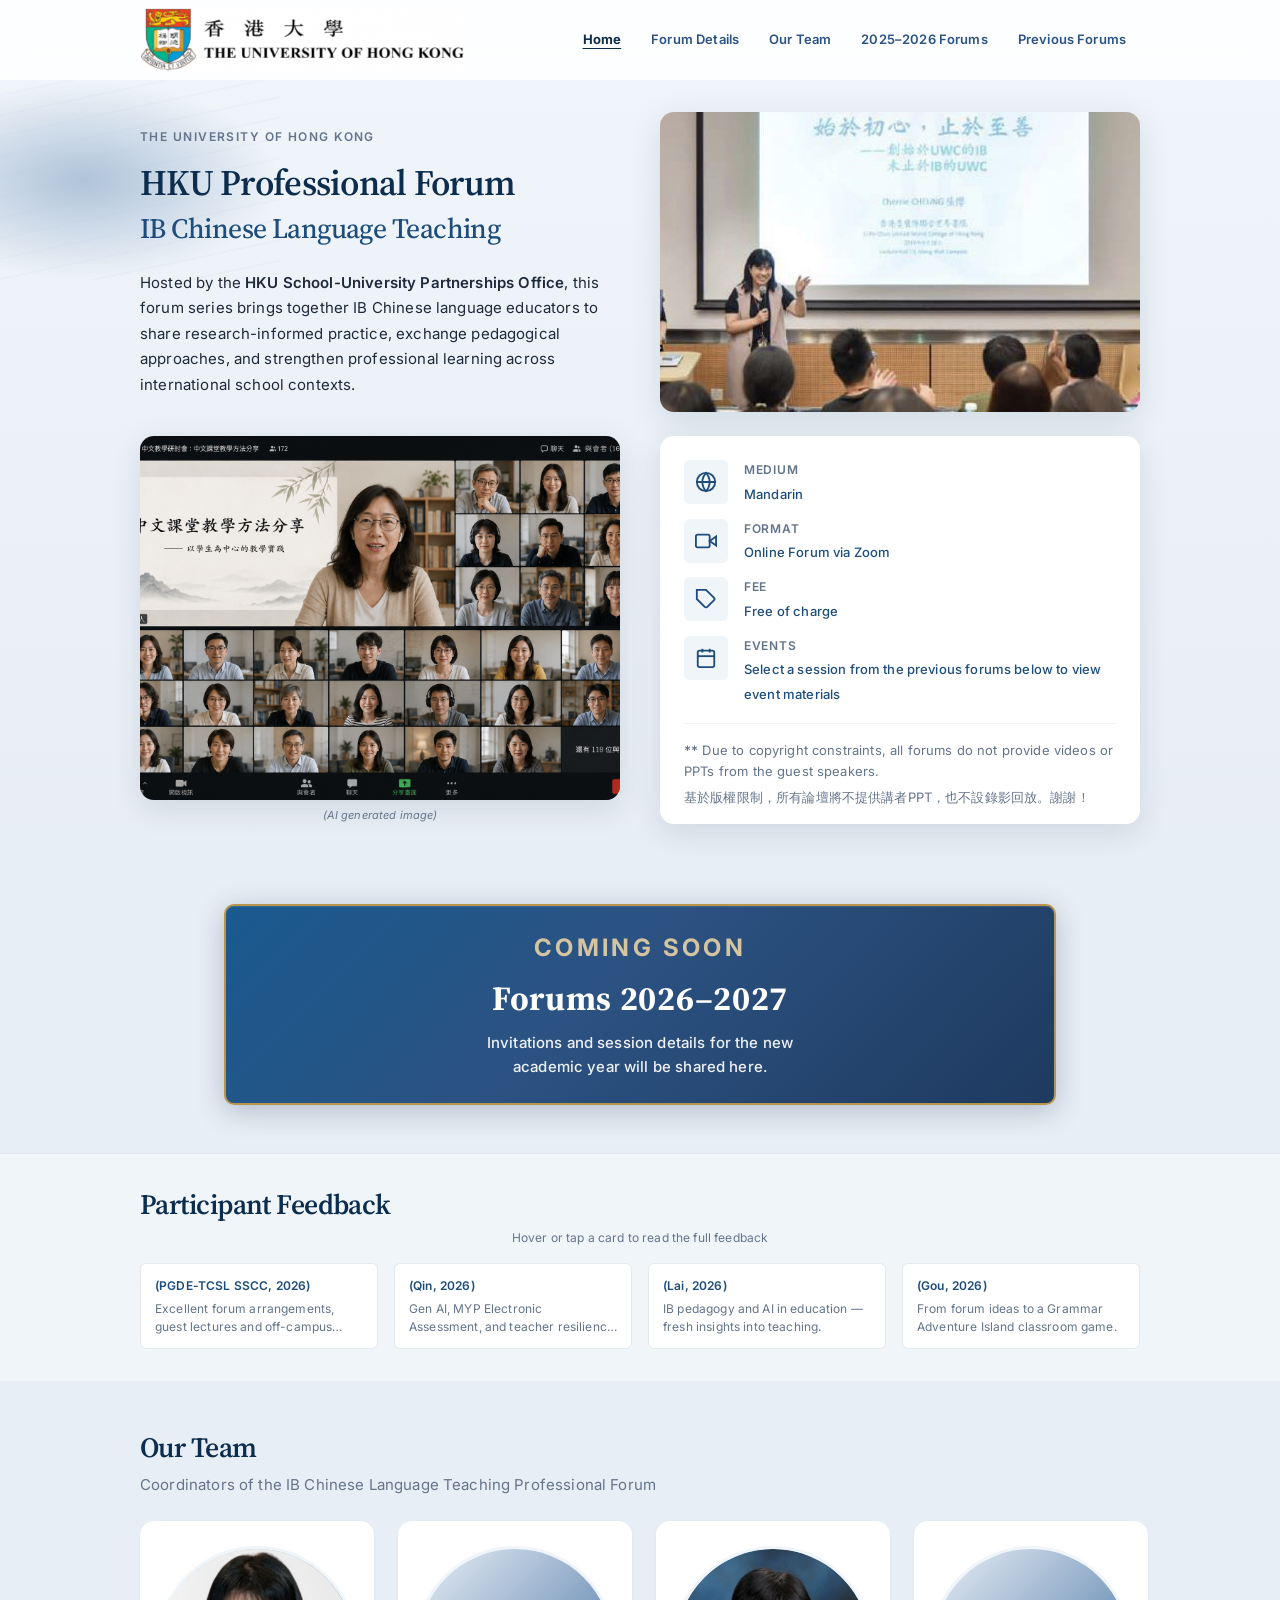
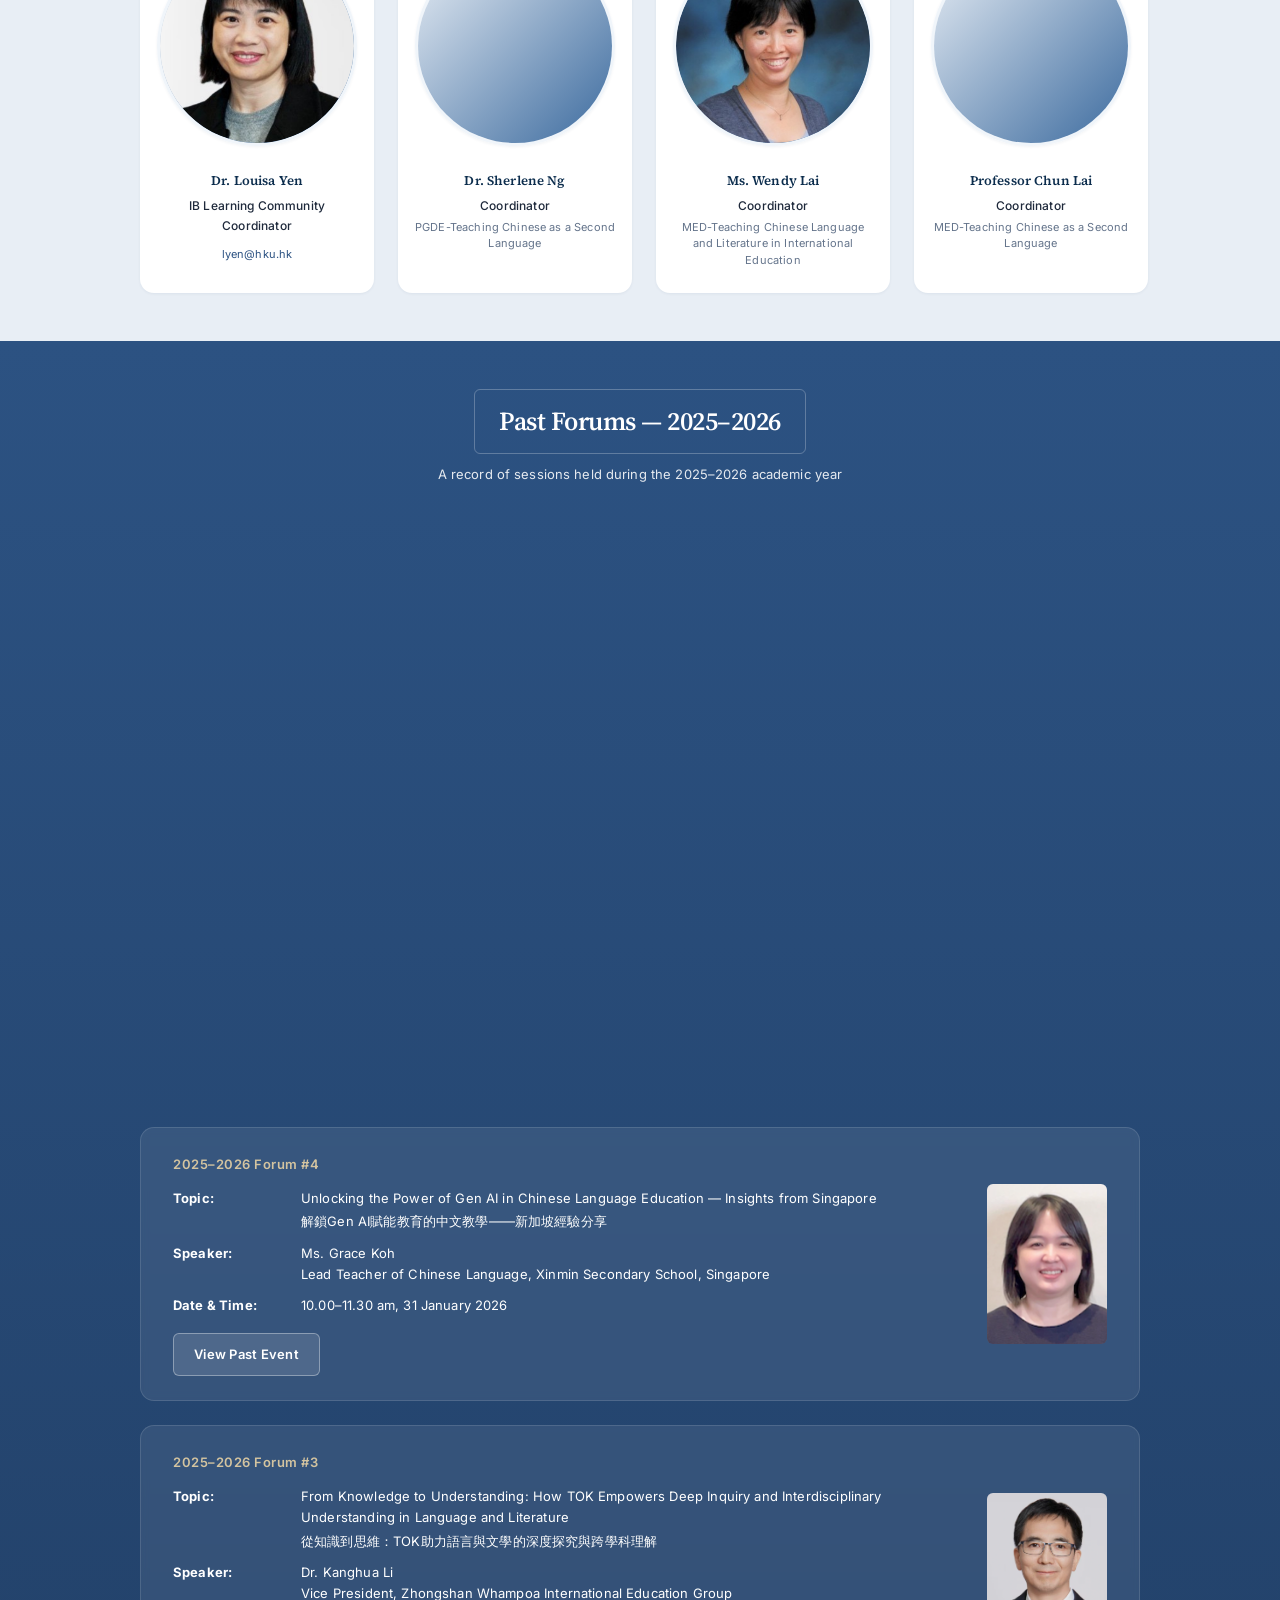
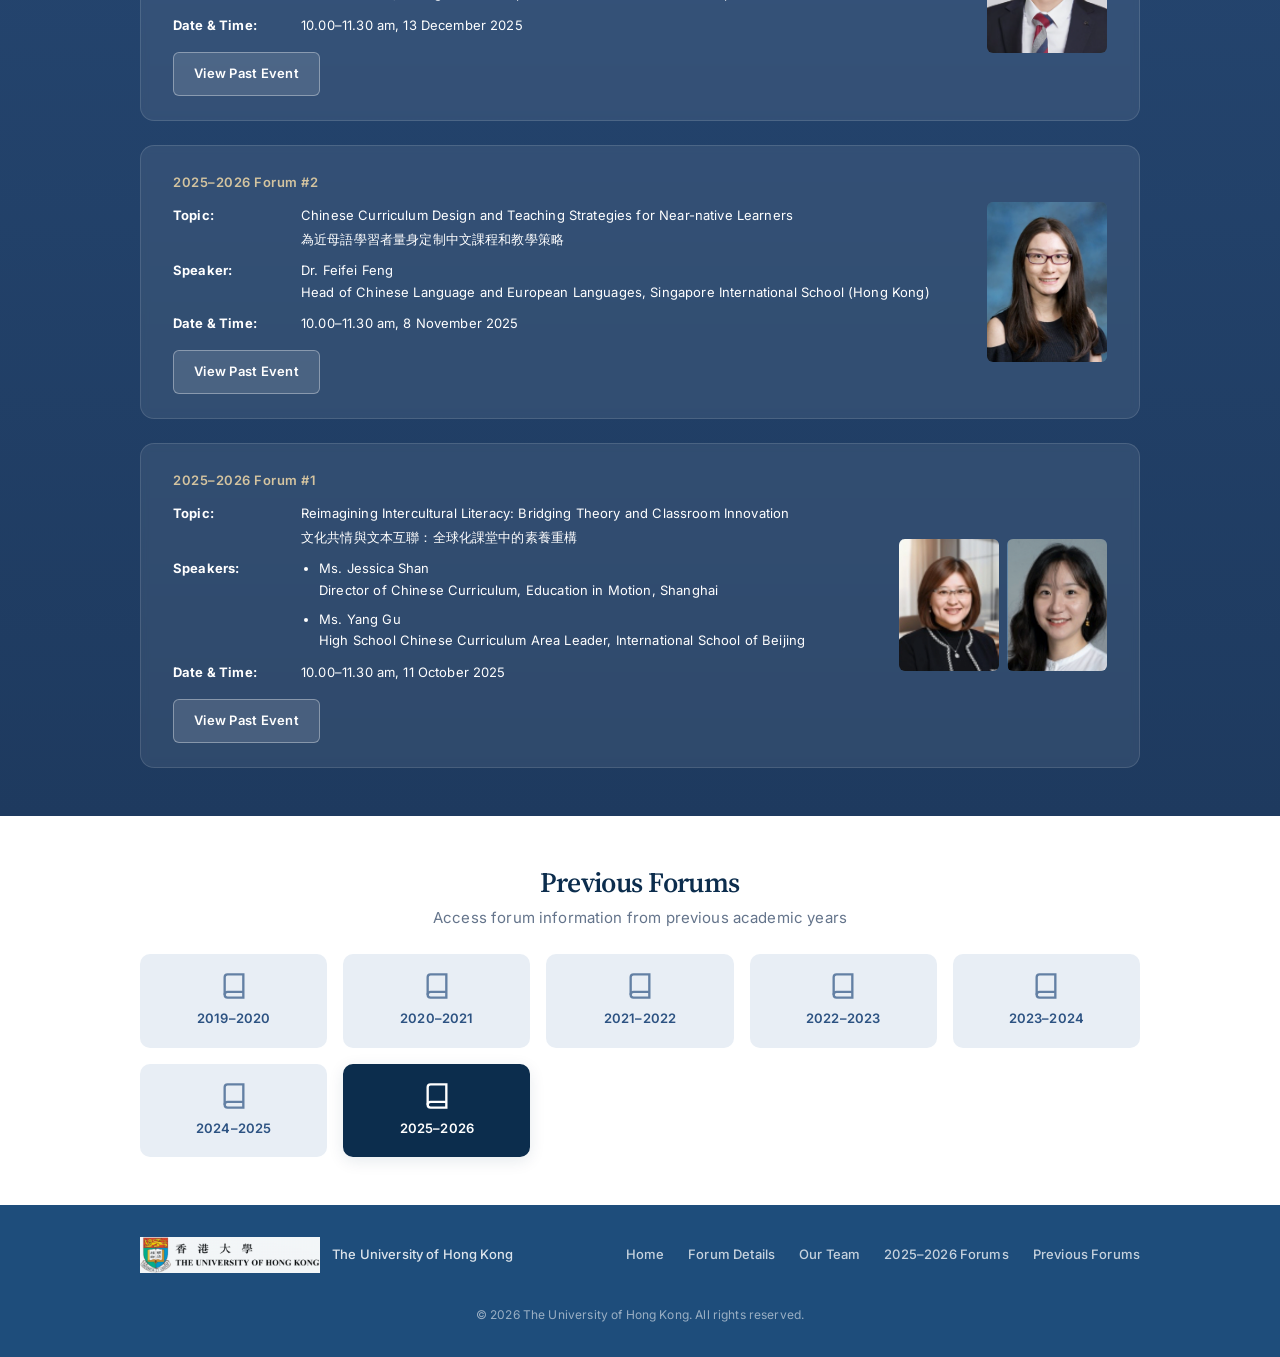
==== commit 6ec04b7d: "alignment and minor changes" ====
--- a/index.html
+++ b/index.html
@@ -7,7 +7,7 @@
   <link rel="preconnect" href="https://fonts.googleapis.com">
   <link rel="preconnect" href="https://fonts.gstatic.com" crossorigin>
   <link href="https://fonts.googleapis.com/css2?family=Inter:wght@400;500;600&family=Source+Serif+4:opsz,wght@8..60,500;8..60,600;8..60,700&display=swap" rel="stylesheet">
-  <link rel="stylesheet" href="style.css?v=20260704k">
+  <link rel="stylesheet" href="style.css?v=20260704m">
 </head>
 <body>
   <header class="site-header" id="top">
@@ -33,7 +33,7 @@
   <main>
     <section class="hero" id="hero">
       <div class="hero__bg-pattern" aria-hidden="true"></div>
-      <div class="container hero__inner">
+      <div class="container hero__layout">
         <div class="hero__content">
           <p class="hero__eyebrow">The University of Hong Kong</p>
           <h1 class="hero__title">
@@ -45,7 +45,6 @@
             IB Chinese language educators to share research-informed practice, exchange pedagogical approaches, and
             strengthen professional learning across international school contexts.
           </p>
-          <a href="#forums" class="btn btn--primary">View Forums</a>
         </div>
         <div class="hero__media">
           <img
@@ -54,25 +53,17 @@
             class="hero__image"
           >
         </div>
-      </div>
-    </section>
-
-    <section class="details" id="details">
-      <div class="container">
-        <h2 class="section-title section-title--navy">Forum Details</h2>
-        <p class="section-lead">Essential information for participants and visitors</p>
-        <div class="details__grid">
-          <figure class="details__figure">
-            <div class="details__image-wrap">
-              <img
-                src="images/ChatGPT%20Image%20Jun%206%2C%202026%2C%2001_29_03%20PM.png"
-                alt="Illustration of a professional teaching forum"
-                class="details__image"
-              >
-            </div>
-            <figcaption class="details__image-caption">(AI generated image)</figcaption>
-          </figure>
-          <div class="details__card">
+        <figure class="hero__illustration" id="details">
+          <div class="hero__illustration-wrap">
+            <img
+              src="images/ChatGPT%20Image%20Jun%206%2C%202026%2C%2001_29_03%20PM.png"
+              alt="Illustration of a professional teaching forum"
+              class="hero__illustration-img"
+            >
+          </div>
+          <figcaption class="hero__illustration-caption">(AI generated image)</figcaption>
+        </figure>
+        <div class="details__card">
             <ul class="details__list">
               <li class="details__item">
                 <span class="details__icon" aria-hidden="true">
@@ -113,9 +104,8 @@
             </ul>
             <p class="details__disclaimer">
               <strong>**</strong> Due to copyright constraints, all forums do not provide videos or PPTs from the guest speakers.
-              (基於版權限制，所有論壇將不提供講者PPT，也不設錄影回放。謝謝！)
+              <span class="details__disclaimer-zh">基於版權限制，所有論壇將不提供講者PPT，也不設錄影回放。謝謝！</span>
             </p>
-          </div>
         </div>
       </div>
     </section>
@@ -451,7 +441,7 @@
       <div class="container">
         <div class="archive__header">
           <h2 class="section-title section-title--navy">Previous Forums</h2>
-          <p class="section-lead section-lead--centered">Access forum records from previous academic years</p>
+          <p class="section-lead section-lead--centered">Access forum information from previous academic years</p>
         </div>
         <div class="archive__grid">
           <a href="years/2019-2020.html" class="year-btn">
--- a/style.css
+++ b/style.css
@@ -368,10 +368,9 @@
   pointer-events: none;
 }
 
-.hero__inner {
+.hero__layout {
   display: grid;
-  gap: var(--space-lg);
-  align-items: center;
+  gap: var(--space-md);
   position: relative;
 }
 
@@ -411,7 +410,7 @@
   color: var(--color-text);
   max-width: 52ch;
   line-height: 1.7;
-  margin-bottom: var(--space-md);
+  margin-bottom: 0;
 }
 
 .hero__media {
@@ -428,31 +427,32 @@
   background: linear-gradient(135deg, var(--color-sky-pale), var(--color-forum-blue-alt));
 }
 
-/* Forum Details
-   ========================================================================== */
-
-.details {
-  padding: var(--space-section) 0;
-  background: var(--color-sky-pale);
-}
-
-.details__grid {
+.hero__illustration {
+  margin: 0;
   display: grid;
-  gap: var(--space-lg);
-  align-items: start;
-}
-
-.details__figure {
-  margin: 0;
-}
-
-.details__image-wrap {
+  grid-template-rows: 1fr auto;
+  min-height: 0;
+}
+
+.hero__illustration-wrap {
+  min-height: 0;
   border-radius: var(--radius-lg);
   overflow: hidden;
-  box-shadow: var(--shadow-md);
-}
-
-.details__image-caption {
+  box-shadow: var(--shadow-lg);
+}
+
+.hero__illustration-img {
+  width: 100%;
+  height: 100%;
+  min-height: 10rem;
+  aspect-ratio: 16 / 10;
+  object-fit: cover;
+  object-position: center top;
+  background: linear-gradient(135deg, var(--color-sky-light), var(--color-forum-blue));
+  display: block;
+}
+
+.hero__illustration-caption {
   margin-top: 0.375rem;
   font-size: 0.6875rem;
   font-style: italic;
@@ -460,26 +460,25 @@
   text-align: center;
 }
 
-.details__image {
-  width: 100%;
-  aspect-ratio: 4 / 3;
-  object-fit: cover;
-  object-position: center;
-  background: linear-gradient(135deg, var(--color-sky-light), var(--color-forum-blue));
-}
+/* Forum details card (hero row 2)
+   ========================================================================== */
 
 .details__card {
   background: var(--color-white);
   border-radius: var(--radius-lg);
-  padding: var(--space-md);
-  box-shadow: var(--shadow-md);
+  padding: var(--space-md) var(--space-md) var(--space-sm);
+  box-shadow: var(--shadow-lg);
+  height: 100%;
+  display: flex;
+  flex-direction: column;
+  justify-content: center;
 }
 
 .details__list {
   display: flex;
   flex-direction: column;
-  gap: var(--space-sm);
-  margin: var(--space-md) 0;
+  gap: 0.75rem;
+  margin: 0 0 var(--space-sm);
 }
 
 .details__item {
@@ -528,6 +527,11 @@
   line-height: 1.65;
   padding-top: var(--space-sm);
   border-top: 1px solid var(--color-sky-light);
+}
+
+.details__disclaimer-zh {
+  display: block;
+  margin-top: 0.25rem;
 }
 
 /* Upcoming forums
@@ -1210,15 +1214,38 @@
     text-decoration-thickness: 1px;
   }
 
-  .hero__inner {
+  .hero__layout {
     grid-template-columns: 1fr 1fr;
-    gap: var(--space-xl);
-  }
-
-  .details__grid {
-    grid-template-columns: 1fr 1fr;
-    gap: var(--space-xl);
-    align-items: center;
+    grid-template-rows: auto auto;
+    column-gap: var(--space-xl);
+    row-gap: var(--space-md);
+    align-items: stretch;
+  }
+
+  .hero__content {
+    grid-column: 1;
+    grid-row: 1;
+    align-self: center;
+  }
+
+  .hero__media {
+    grid-column: 2;
+    grid-row: 1;
+  }
+
+  .hero__illustration {
+    grid-column: 1;
+    grid-row: 2;
+  }
+
+  .hero__illustration-img {
+    aspect-ratio: auto;
+    min-height: 0;
+  }
+
+  .details__card {
+    grid-column: 2;
+    grid-row: 2;
   }
 
   .forum-card {
@@ -1251,7 +1278,6 @@
     padding-bottom: var(--space-lg);
   }
 
-  .details,
   .forums,
   .archive,
   .team,
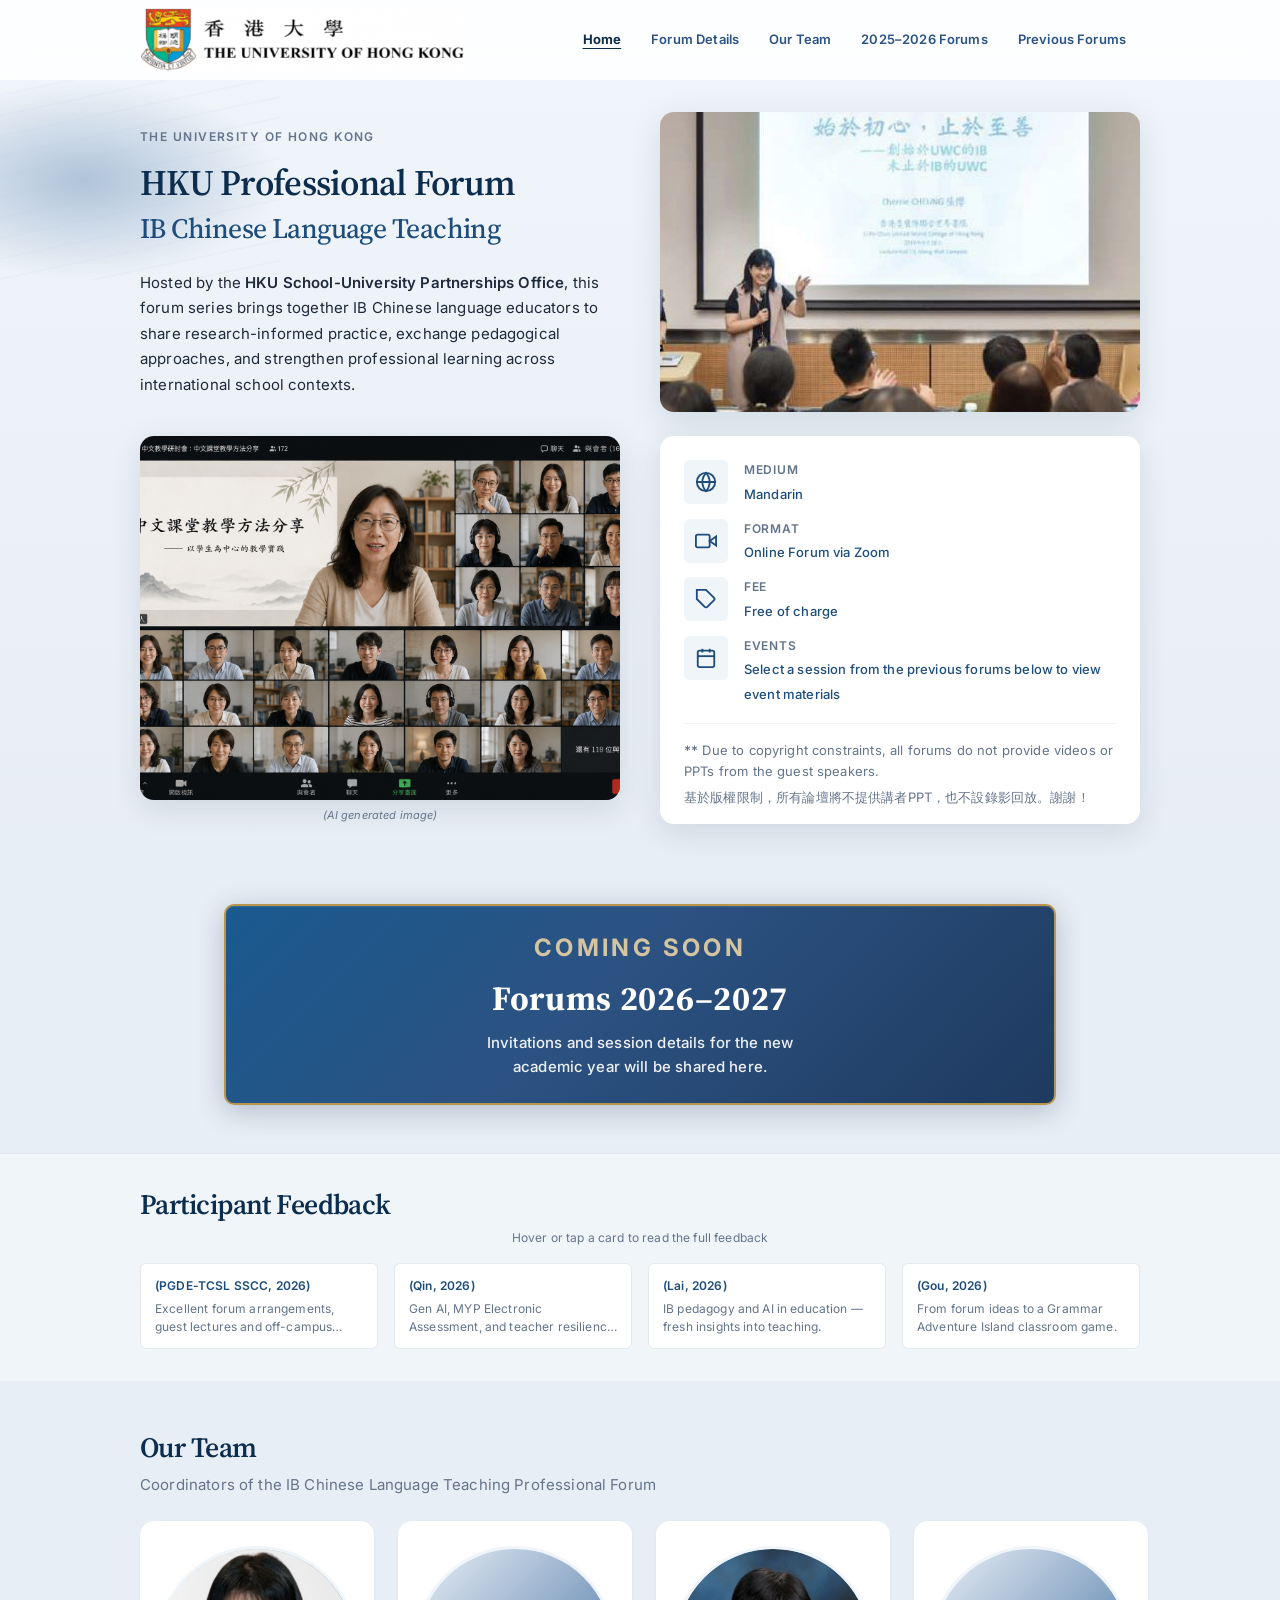
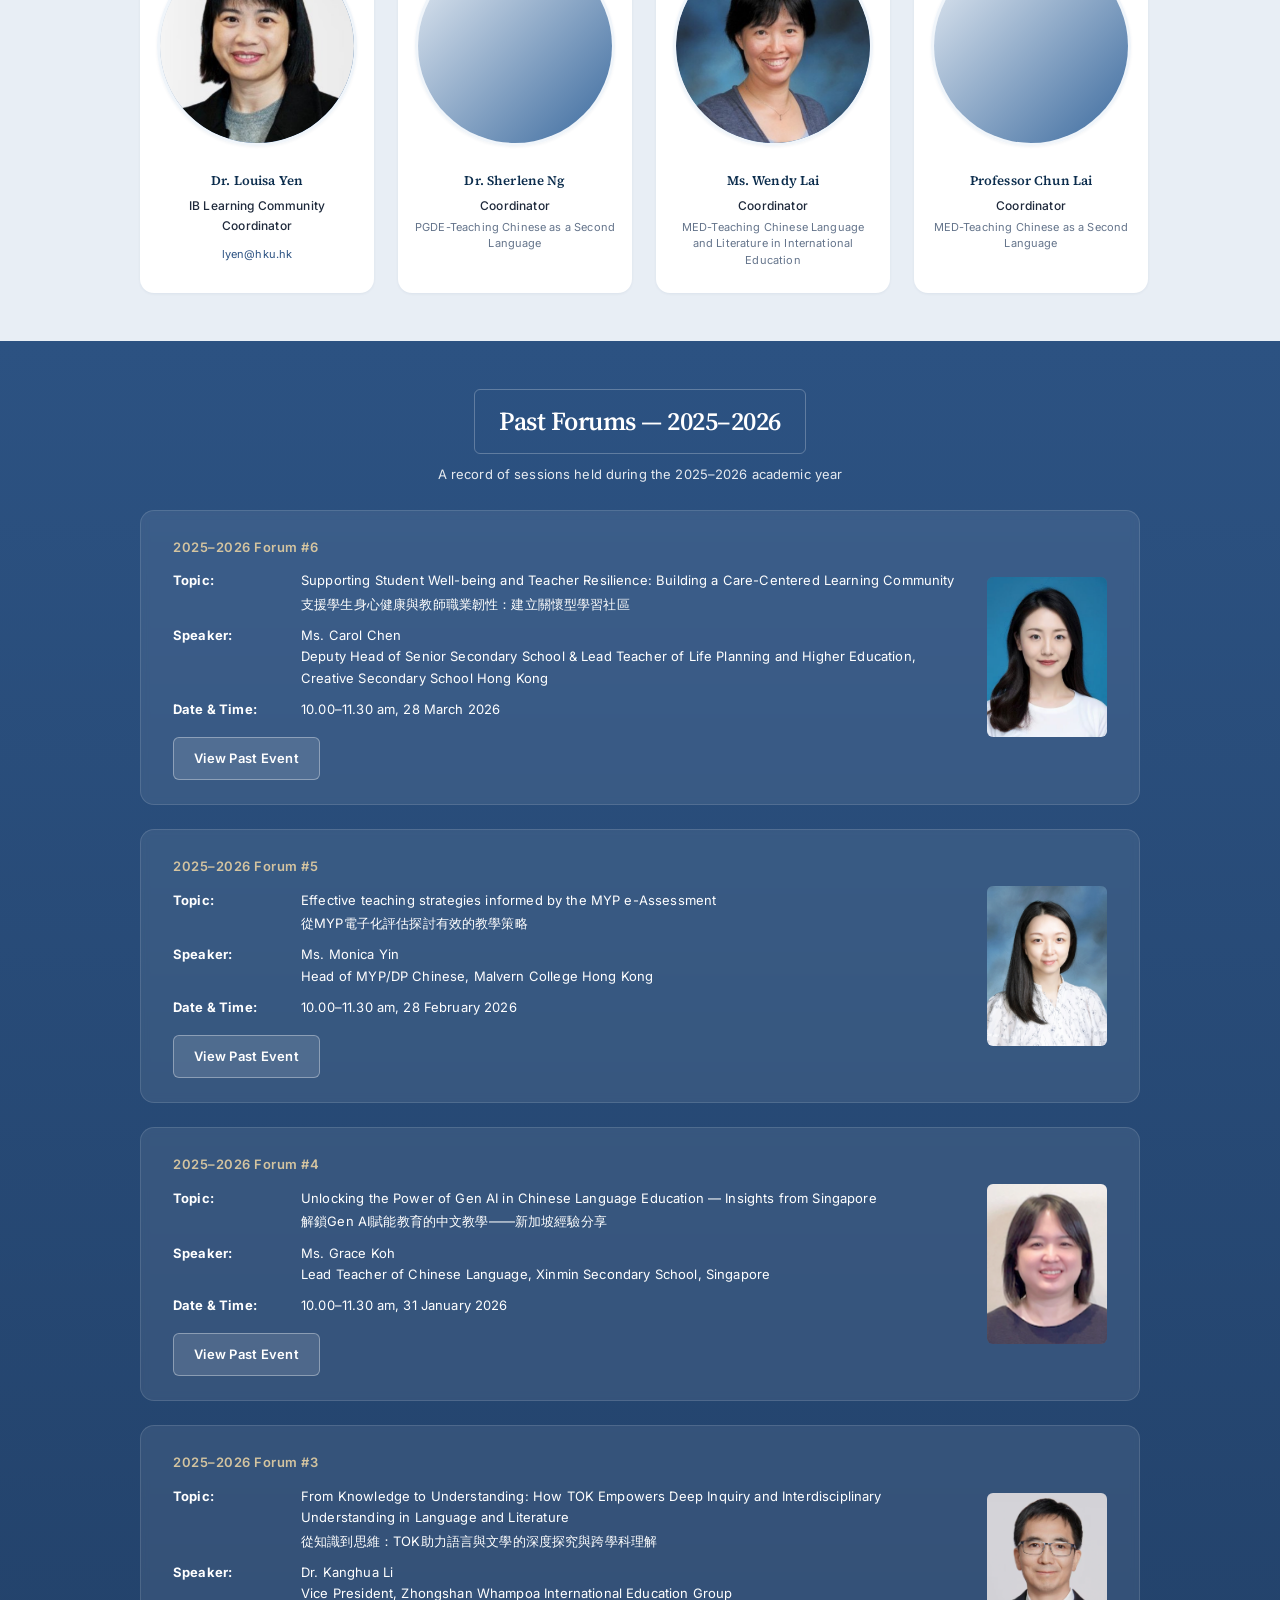
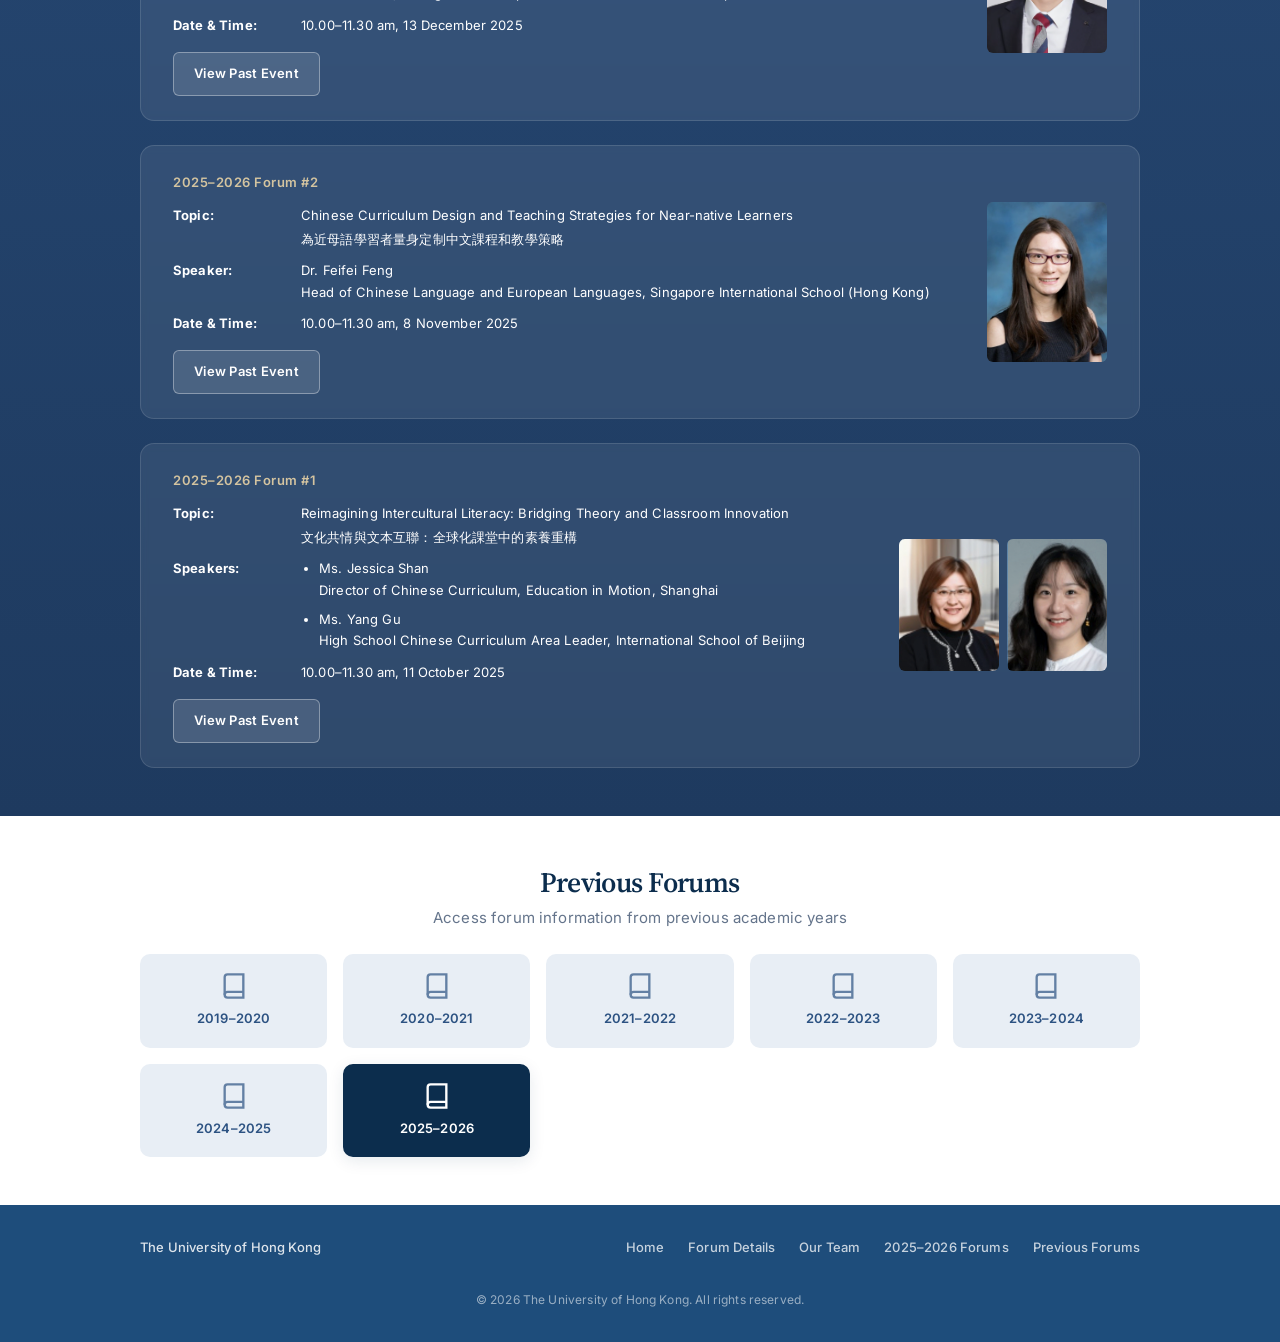
==== commit 2b0deaec: "24-25 update" ====
--- a/index.html
+++ b/index.html
@@ -7,7 +7,7 @@
   <link rel="preconnect" href="https://fonts.googleapis.com">
   <link rel="preconnect" href="https://fonts.gstatic.com" crossorigin>
   <link href="https://fonts.googleapis.com/css2?family=Inter:wght@400;500;600&family=Source+Serif+4:opsz,wght@8..60,500;8..60,600;8..60,700&display=swap" rel="stylesheet">
-  <link rel="stylesheet" href="style.css?v=20260704m">
+  <link rel="stylesheet" href="style.css?v=20260704o">
 </head>
 <body>
   <header class="site-header" id="top">
@@ -480,7 +480,6 @@
   <footer class="footer">
     <div class="container footer__inner">
       <div class="footer__brand">
-        <img src="images/hku-logo.png" alt="HKU" class="footer__logo">
         <span class="footer__name">The University of Hong Kong</span>
       </div>
       <nav class="footer__nav">
--- a/style.css
+++ b/style.css
@@ -460,7 +460,7 @@
   text-align: center;
 }
 
-/* Forum details card (hero row 2)
+/* Forum details card
    ========================================================================== */
 
 .details__card {
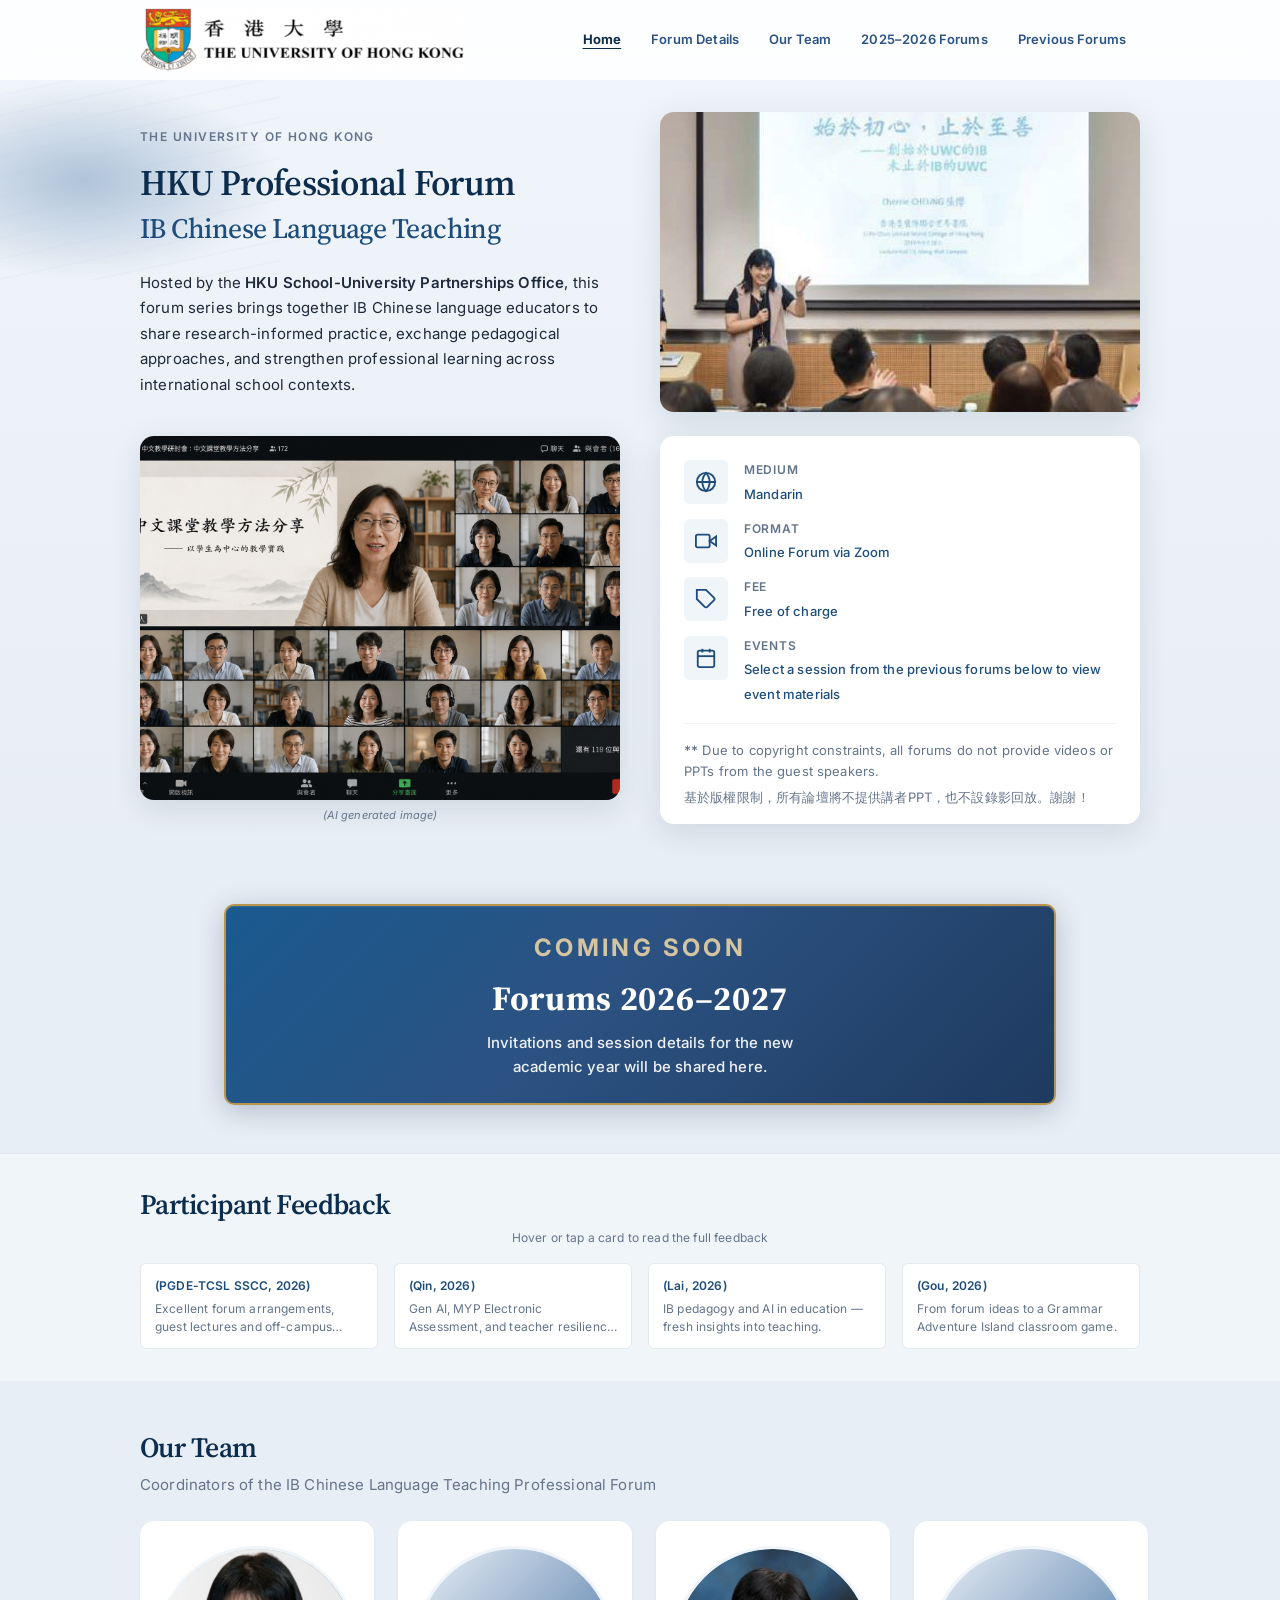
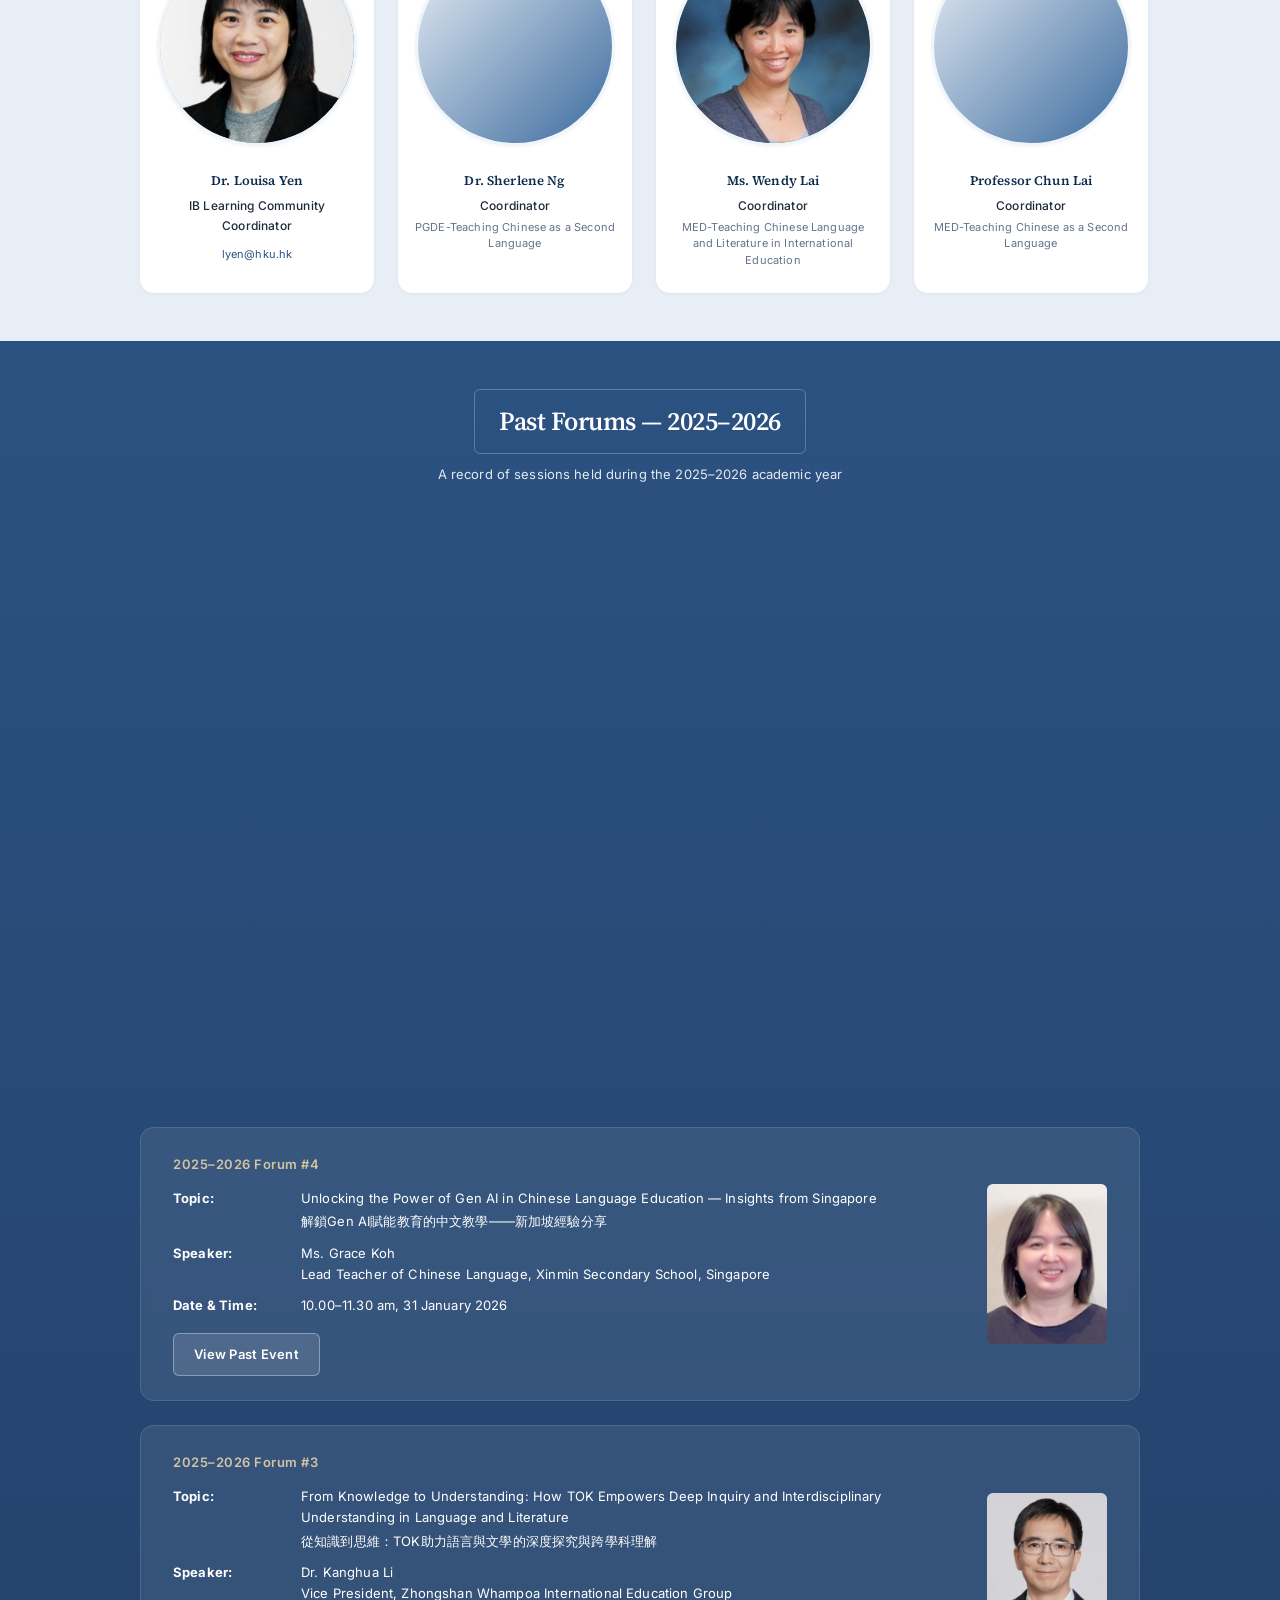
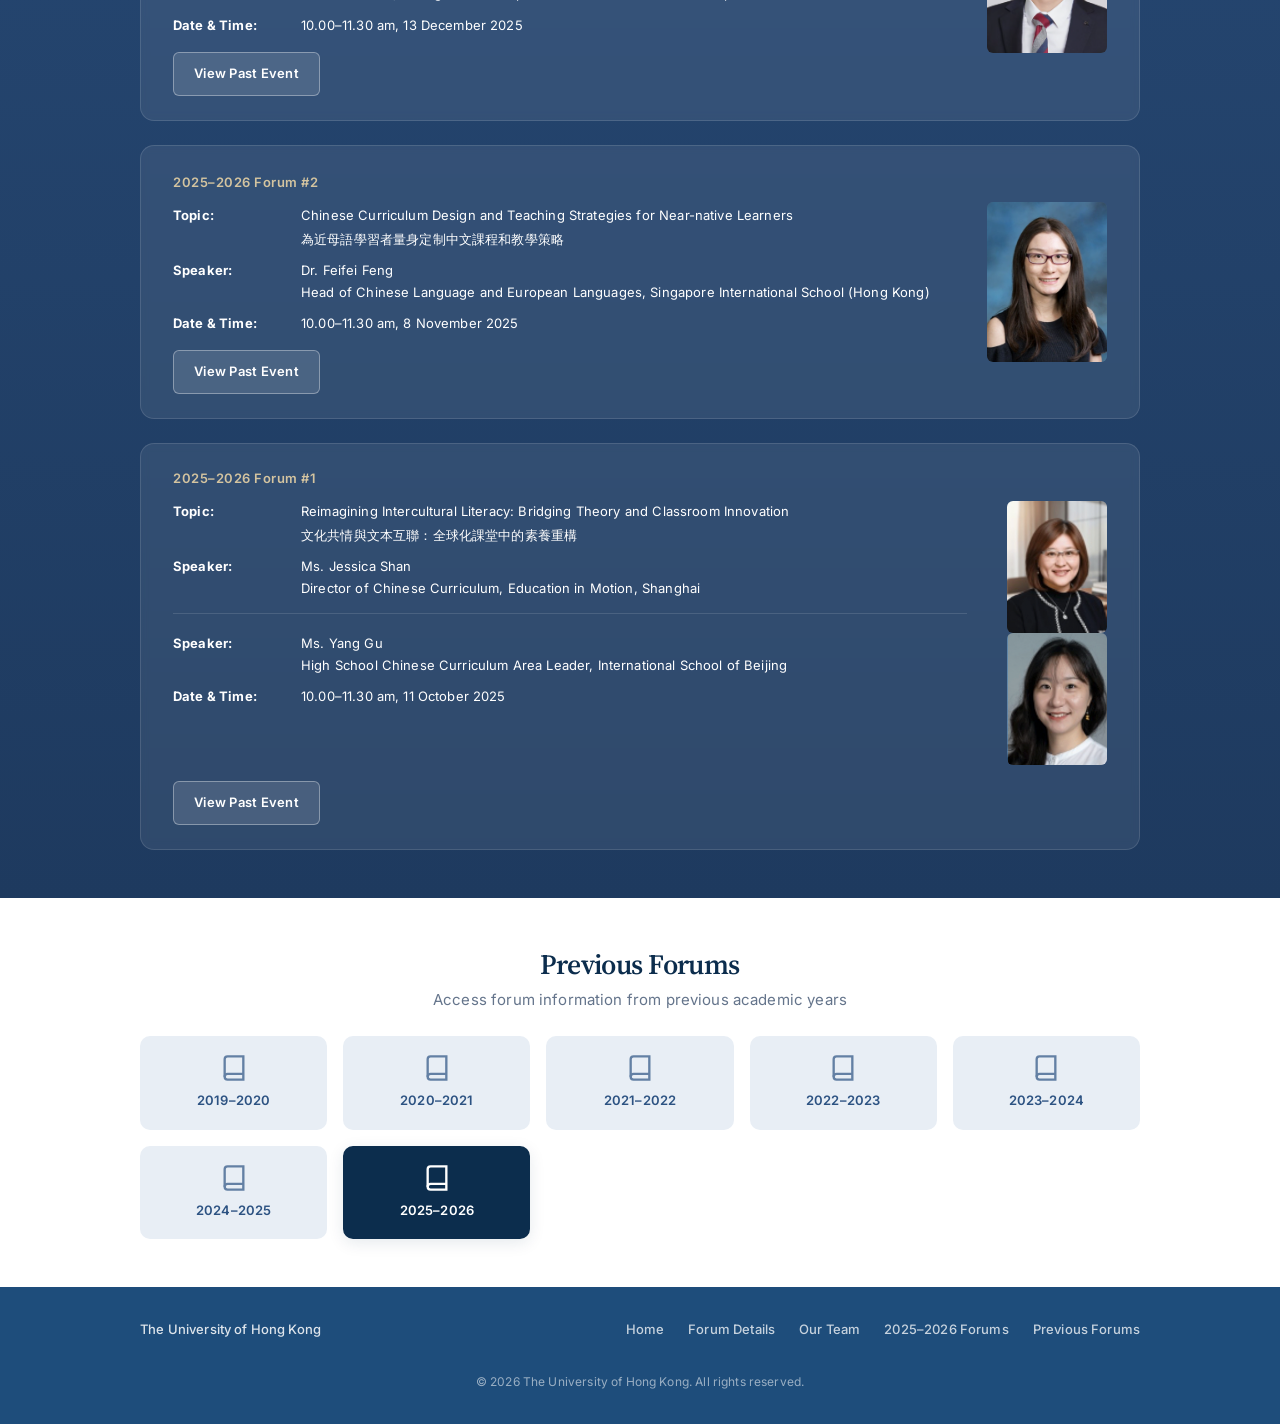
==== commit 80e62892: "some changes" ====
--- a/index.html
+++ b/index.html
@@ -7,7 +7,7 @@
   <link rel="preconnect" href="https://fonts.googleapis.com">
   <link rel="preconnect" href="https://fonts.gstatic.com" crossorigin>
   <link href="https://fonts.googleapis.com/css2?family=Inter:wght@400;500;600&family=Source+Serif+4:opsz,wght@8..60,500;8..60,600;8..60,700&display=swap" rel="stylesheet">
-  <link rel="stylesheet" href="style.css?v=20260704o">
+  <link rel="stylesheet" href="style.css?v=20260704t">
 </head>
 <body>
   <header class="site-header" id="top">
@@ -391,40 +391,43 @@
             </div>
           </article>
 
-          <article class="forum-card reveal">
+          <article class="forum-card forum-card--paired reveal">
             <div class="forum-card__body">
               <span class="forum-card__badge">2025–2026 Forum #1</span>
-              <div class="forum-card__meta">
-                <p class="forum-card__line">
-                  <span class="forum-card__label">Topic:</span>
-                  <span class="forum-card__value">
-                    <span class="forum-card__topic-en">Reimagining Intercultural Literacy: Bridging Theory and Classroom Innovation</span>
-                    <span class="forum-card__topic-zh">文化共情與文本互聯：全球化課堂中的素養重構</span>
-                  </span>
-                </p>
-                <div class="forum-card__line forum-card__line--speaker">
-                  <span class="forum-card__label">Speakers:</span>
-                  <span class="forum-card__value">
-                    <ul class="forum-card__speaker-list">
-                      <li>
-                        <span class="forum-card__speaker-block">
-                          <span class="forum-card__name">Ms. Jessica Shan</span>
-                          <span class="forum-card__role">Director of Chinese Curriculum, Education in Motion, Shanghai</span>
-                        </span>
-                      </li>
-                      <li>
-                        <span class="forum-card__speaker-block">
-                          <span class="forum-card__name">Ms. Yang Gu</span>
-                          <span class="forum-card__role">High School Chinese Curriculum Area Leader, International School of Beijing</span>
-                        </span>
-                      </li>
-                    </ul>
-                  </span>
-                </div>
-                <p class="forum-card__line">
-                  <span class="forum-card__label">Date &amp; Time:</span>
-                  <span class="forum-card__value">10.00–11.30 am, 11 October 2025</span>
-                </p>
+              <div class="forum-card__meta forum-card__meta--stacked">
+                <div class="forum-card__session">
+                  <p class="forum-card__line">
+                    <span class="forum-card__label">Topic:</span>
+                    <span class="forum-card__value">
+                      <span class="forum-card__topic-en">Reimagining Intercultural Literacy: Bridging Theory and Classroom Innovation</span>
+                      <span class="forum-card__topic-zh">文化共情與文本互聯：全球化課堂中的素養重構</span>
+                    </span>
+                  </p>
+                  <div class="forum-card__line forum-card__line--speaker">
+                    <span class="forum-card__label">Speaker:</span>
+                    <span class="forum-card__value">
+                      <span class="forum-card__speaker-block">
+                        <span class="forum-card__name">Ms. Jessica Shan</span>
+                        <span class="forum-card__role">Director of Chinese Curriculum, Education in Motion, Shanghai</span>
+                      </span>
+                    </span>
+                  </div>
+                </div>
+                <div class="forum-card__session">
+                  <div class="forum-card__line forum-card__line--speaker">
+                    <span class="forum-card__label">Speaker:</span>
+                    <span class="forum-card__value">
+                      <span class="forum-card__speaker-block">
+                        <span class="forum-card__name">Ms. Yang Gu</span>
+                        <span class="forum-card__role">High School Chinese Curriculum Area Leader, International School of Beijing</span>
+                      </span>
+                    </span>
+                  </div>
+                  <p class="forum-card__line">
+                    <span class="forum-card__label">Date &amp; Time:</span>
+                    <span class="forum-card__value">10.00–11.30 am, 11 October 2025</span>
+                  </p>
+                </div>
               </div>
               <a href="images/2025-26%231.pdf" class="btn btn--primary btn--light" target="_blank" rel="noopener noreferrer">View Past Event</a>
             </div>
--- a/style.css
+++ b/style.css
@@ -214,6 +214,16 @@
 
 .site-header.is-scrolled {
   background: rgba(255, 255, 255, 0.97);
+  border-bottom-color: rgba(13, 71, 161, 0.1);
+  box-shadow: var(--shadow-sm);
+}
+
+.site-header--solid,
+.site-header.site-header--solid,
+.site-header.site-header--solid.is-scrolled {
+  background: var(--color-white);
+  backdrop-filter: none;
+  -webkit-backdrop-filter: none;
   border-bottom-color: rgba(13, 71, 161, 0.1);
   box-shadow: var(--shadow-sm);
 }
@@ -803,6 +813,32 @@
   line-height: 1.65;
 }
 
+.forum-card__meta--stacked {
+  display: flex;
+  flex-direction: column;
+  grid-template-columns: unset;
+}
+
+.forum-card__session {
+  display: grid;
+  grid-template-columns: 7.25rem 1fr;
+  column-gap: 0.75rem;
+  row-gap: 0.625rem;
+  padding-bottom: 0.875rem;
+  margin-bottom: 0.875rem;
+  border-bottom: 1px solid rgba(255, 255, 255, 0.12);
+}
+
+.forum-card__session:last-child {
+  border-bottom: none;
+  margin-bottom: 0;
+  padding-bottom: 0;
+}
+
+.forum-card__session .forum-card__line {
+  display: contents;
+}
+
 .forum-card__line {
   display: contents;
 }
@@ -862,7 +898,13 @@
 }
 
 .forum-card__media--dual {
+  flex-direction: column;
   gap: 0.5rem;
+}
+
+.forum-card__media--dual .forum-card__photo {
+  width: 6.25rem;
+  height: 8.25rem;
 }
 
 .forum-card__photo {
@@ -873,11 +915,6 @@
   border-radius: var(--radius-sm);
   border: none;
   background: rgba(255, 255, 255, 0.08);
-}
-
-.forum-card__media--dual .forum-card__photo {
-  width: 6.25rem;
-  height: 8.25rem;
 }
 
 /* Archive
@@ -1254,6 +1291,66 @@
     align-items: center;
   }
 
+  .forum-card.forum-card--paired {
+    grid-template-rows: auto auto auto;
+    column-gap: var(--space-xl);
+    row-gap: 0;
+    align-items: start;
+  }
+
+  .forum-card.forum-card--paired .forum-card__body {
+    display: contents;
+  }
+
+  .forum-card.forum-card--paired .forum-card__badge {
+    grid-column: 1 / -1;
+    grid-row: 1;
+    margin-bottom: 0.75rem;
+  }
+
+  .forum-card.forum-card--paired .forum-card__meta--stacked {
+    display: contents;
+  }
+
+  .forum-card.forum-card--paired .forum-card__session {
+    grid-column: 1;
+    align-self: start;
+  }
+
+  .forum-card.forum-card--paired .forum-card__session:first-child {
+    grid-row: 2;
+  }
+
+  .forum-card.forum-card--paired .forum-card__session:last-child {
+    grid-row: 3;
+  }
+
+  .forum-card.forum-card--paired .forum-card__media--dual {
+    display: contents;
+  }
+
+  .forum-card.forum-card--paired .forum-card__photo:nth-child(1) {
+    grid-column: 2;
+    grid-row: 2;
+    align-self: start;
+    justify-self: center;
+  }
+
+  .forum-card.forum-card--paired .forum-card__photo:nth-child(2) {
+    grid-column: 2;
+    grid-row: 3;
+    align-self: start;
+    justify-self: center;
+  }
+
+  .forum-card.forum-card--paired .btn {
+    grid-column: 1;
+    grid-row: 4;
+    margin-top: var(--space-sm);
+    justify-self: start;
+    width: auto;
+  }
+
   .forum-card__media {
     justify-content: flex-end;
   }
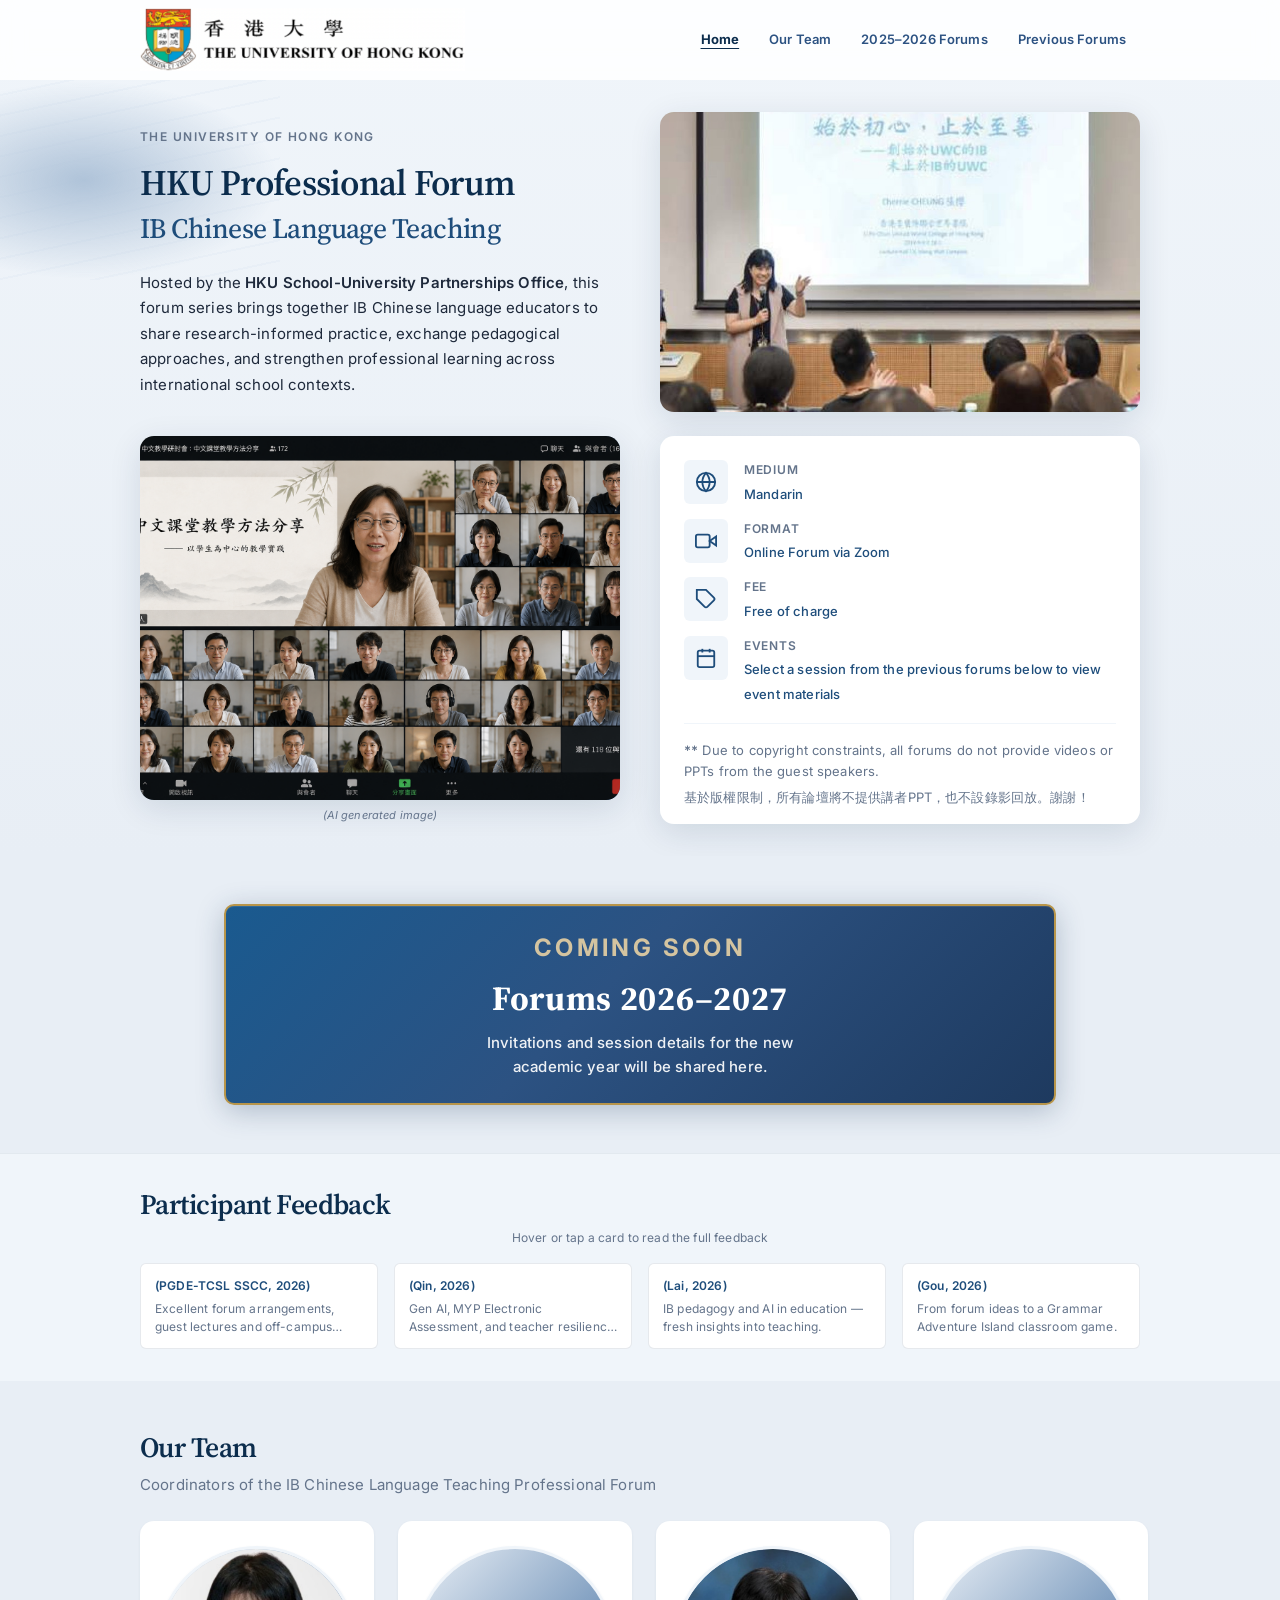
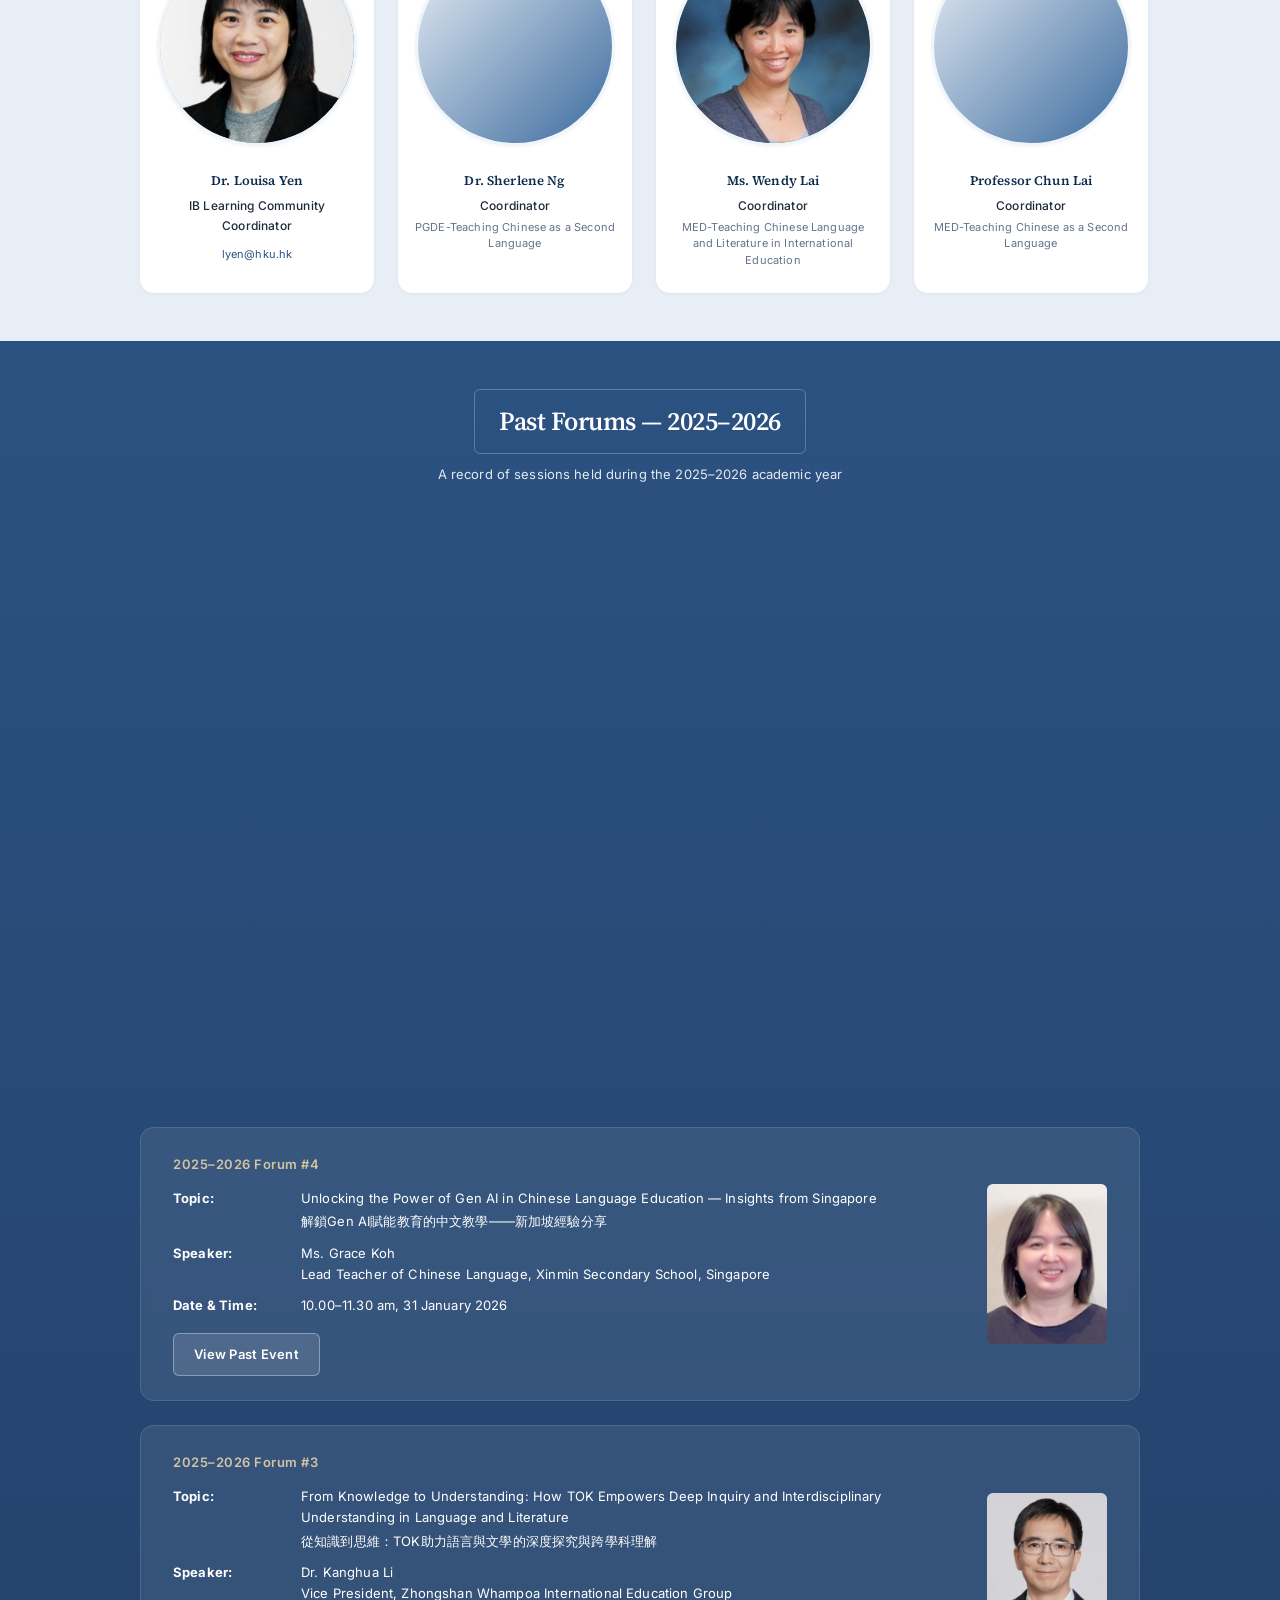
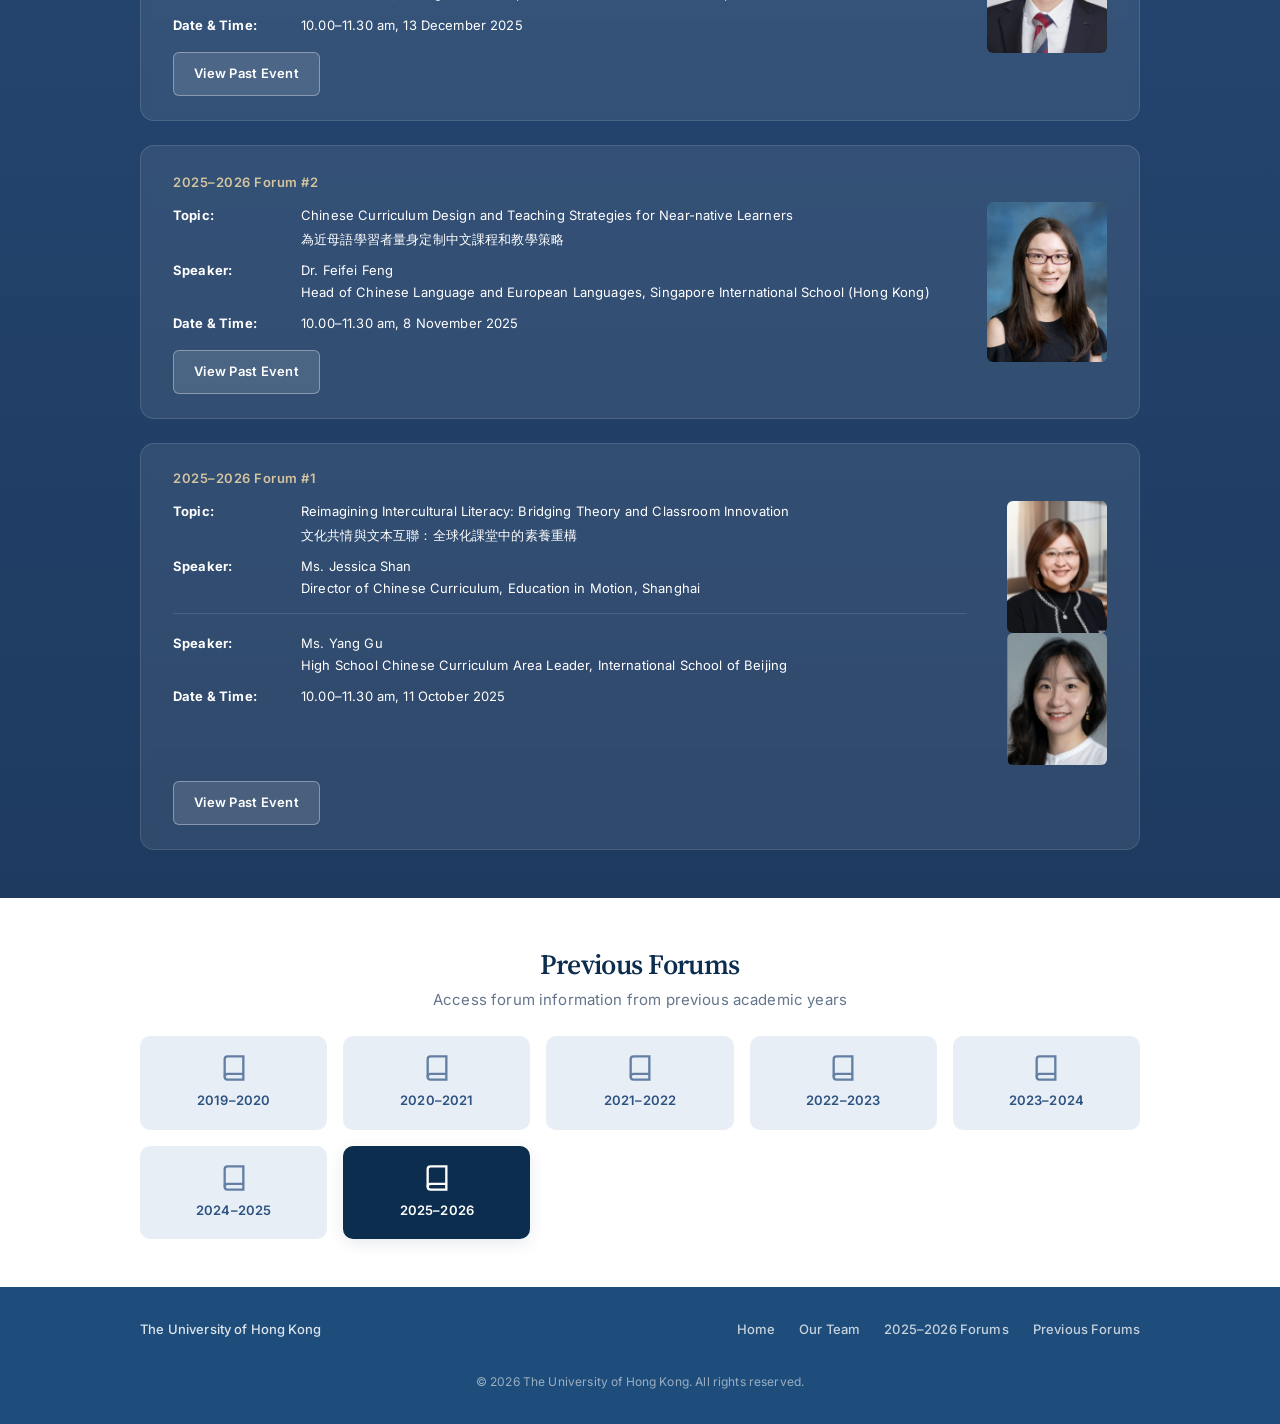
==== commit cbb3577b: "back to home button" ====
--- a/index.html
+++ b/index.html
@@ -7,7 +7,7 @@
   <link rel="preconnect" href="https://fonts.googleapis.com">
   <link rel="preconnect" href="https://fonts.gstatic.com" crossorigin>
   <link href="https://fonts.googleapis.com/css2?family=Inter:wght@400;500;600&family=Source+Serif+4:opsz,wght@8..60,500;8..60,600;8..60,700&display=swap" rel="stylesheet">
-  <link rel="stylesheet" href="style.css?v=20260704t">
+  <link rel="stylesheet" href="style.css?v=20260704v">
 </head>
 <body>
   <header class="site-header" id="top">
@@ -22,7 +22,6 @@
       </button>
       <ul class="nav__menu" id="nav-menu">
         <li><a href="#hero" class="nav__link">Home</a></li>
-        <li><a href="#details" class="nav__link">Forum Details</a></li>
         <li><a href="#team" class="nav__link">Our Team</a></li>
         <li><a href="#forums" class="nav__link">2025–2026 Forums</a></li>
         <li><a href="#archive" class="nav__link">Previous Forums</a></li>
@@ -487,7 +486,6 @@
       </div>
       <nav class="footer__nav">
         <a href="#hero">Home</a>
-        <a href="#details">Forum Details</a>
         <a href="#team">Our Team</a>
         <a href="#forums">2025–2026 Forums</a>
         <a href="#archive">Previous Forums</a>
--- a/style.css
+++ b/style.css
@@ -268,6 +268,25 @@
 .nav__brand:focus,
 .nav__brand:focus-visible {
   outline: none;
+}
+
+.nav__back-home {
+  font-size: var(--text-sm);
+  font-weight: 500;
+  color: var(--color-navy);
+  text-decoration: none;
+  white-space: nowrap;
+  transition: color var(--transition);
+}
+
+.nav__back-home:hover {
+  color: var(--color-gold);
+}
+
+.nav__back-home:focus-visible {
+  outline: 2px solid var(--color-gold);
+  outline-offset: 2px;
+  border-radius: var(--radius-sm);
 }
 
 .nav__toggle {
@@ -925,6 +944,22 @@
   background: var(--color-white);
 }
 
+.archive--subpage {
+  padding-top: calc(var(--header-height) + var(--space-md));
+  padding-bottom: var(--space-md);
+}
+
+.forums--subpage {
+  padding-top: 0;
+  padding-bottom: var(--space-section);
+}
+
+.upcoming--subpage {
+  padding-top: 0;
+  padding-bottom: var(--space-section);
+  min-height: auto;
+}
+
 .archive__header {
   text-align: center;
   margin-bottom: var(--space-md);
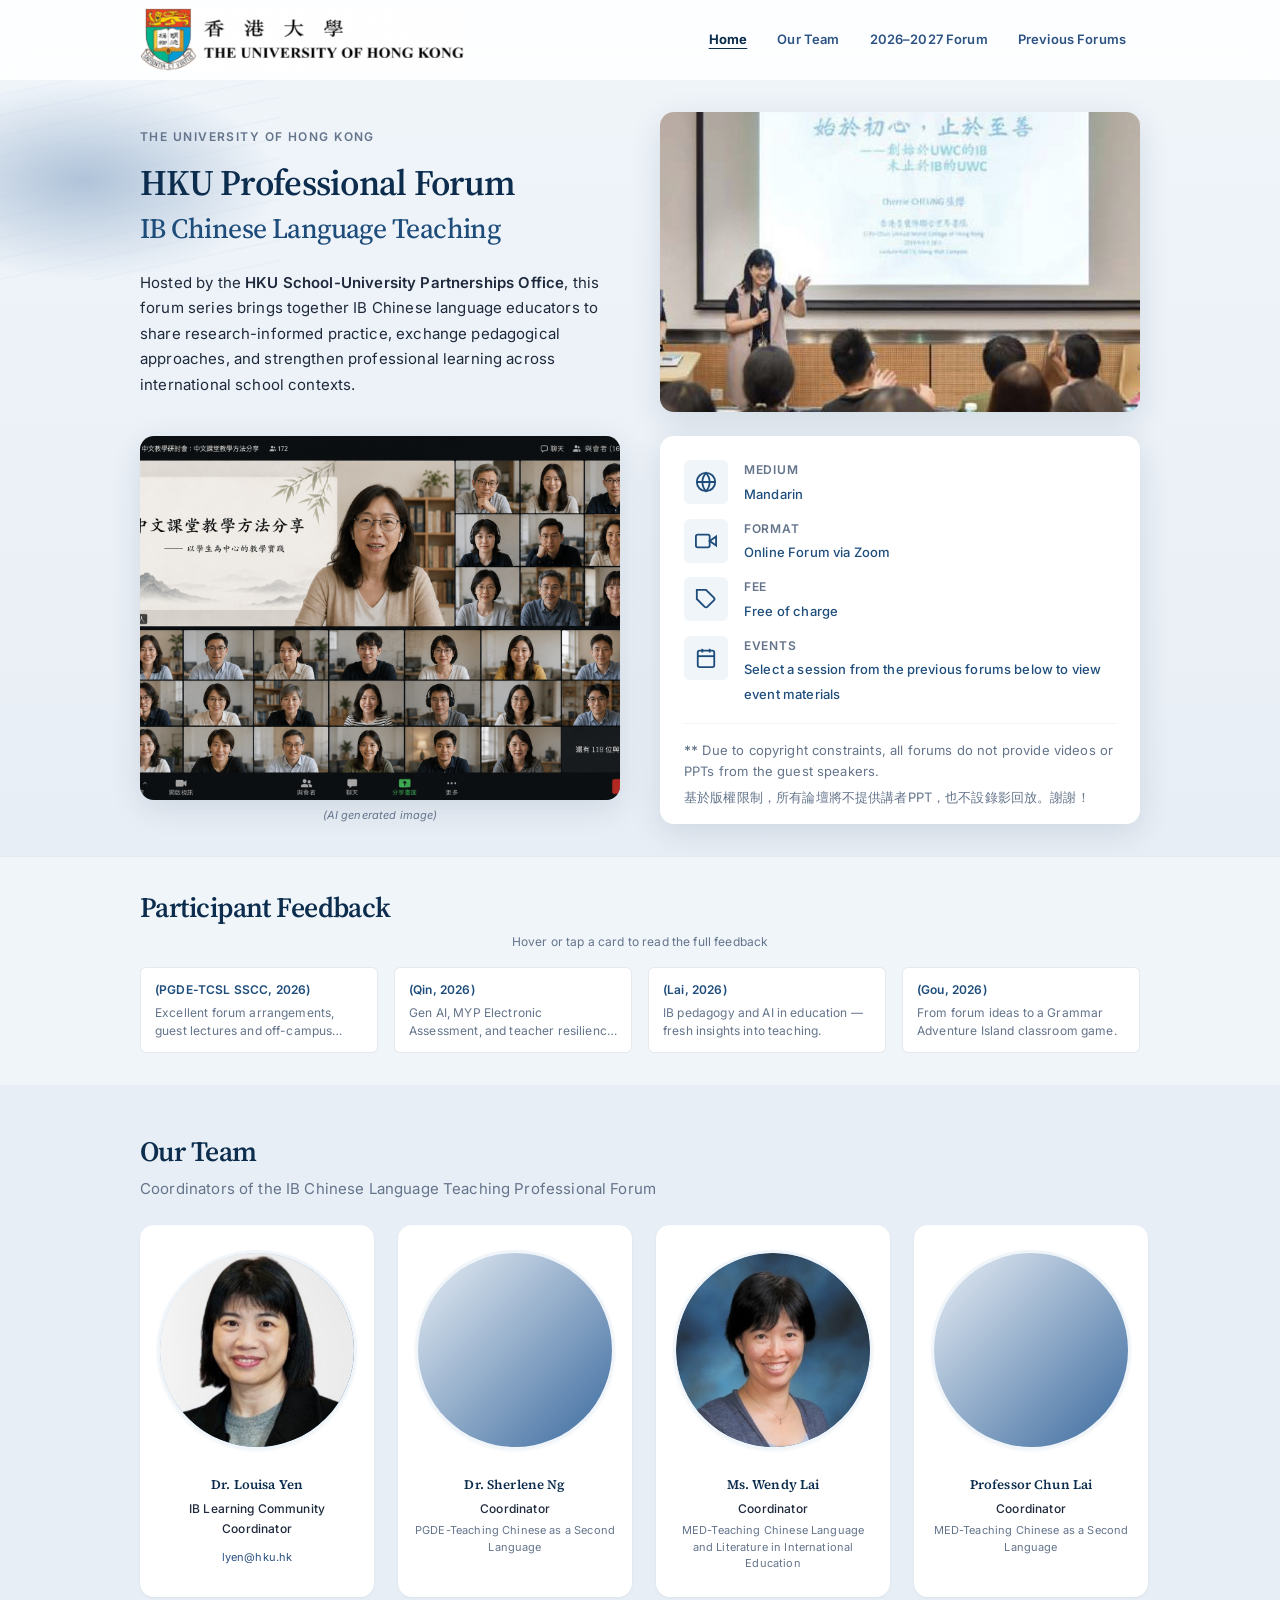
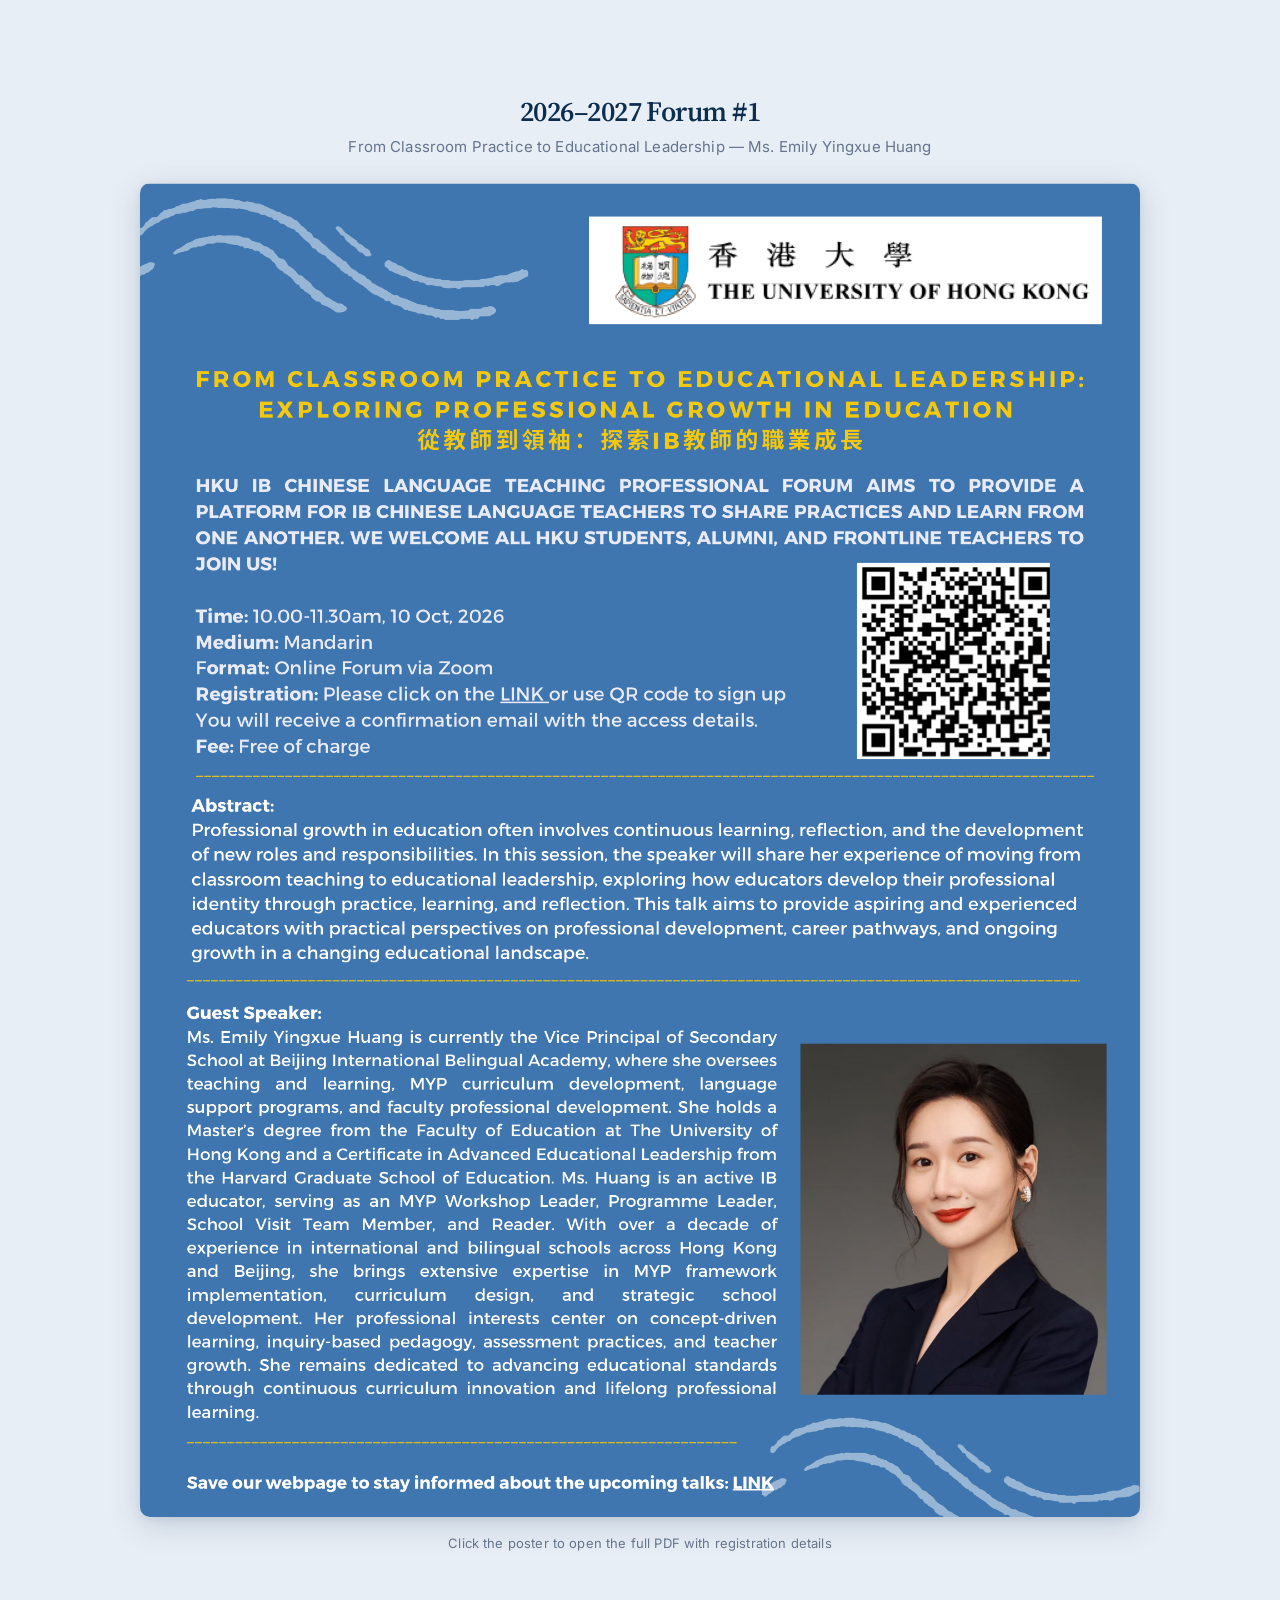
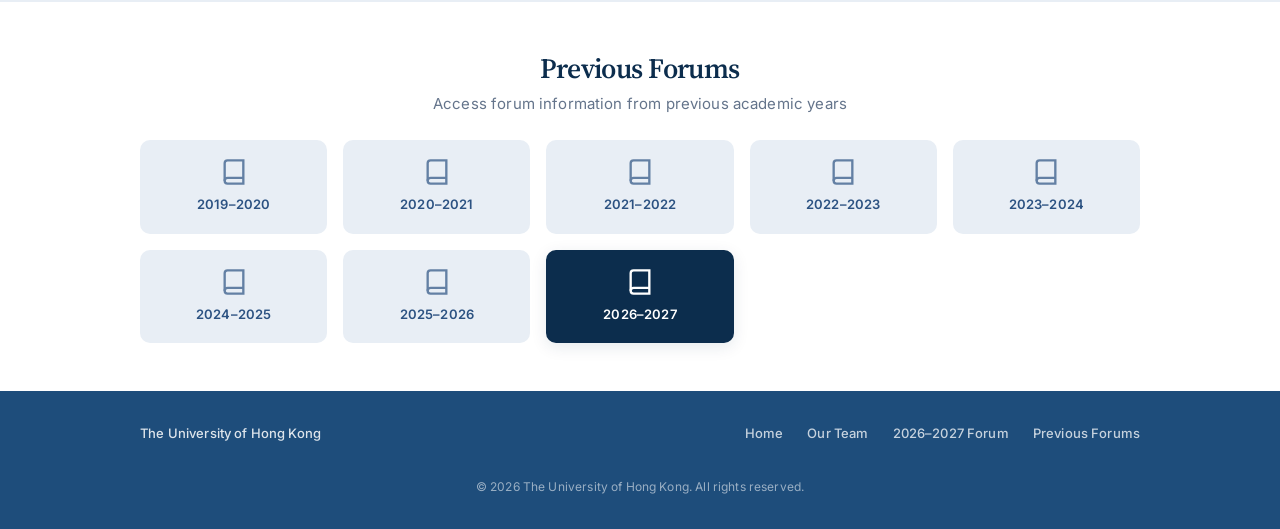
==== commit 48905f88: "2026 first update" ====
--- a/index.html
+++ b/index.html
@@ -7,7 +7,7 @@
   <link rel="preconnect" href="https://fonts.googleapis.com">
   <link rel="preconnect" href="https://fonts.gstatic.com" crossorigin>
   <link href="https://fonts.googleapis.com/css2?family=Inter:wght@400;500;600&family=Source+Serif+4:opsz,wght@8..60,500;8..60,600;8..60,700&display=swap" rel="stylesheet">
-  <link rel="stylesheet" href="style.css?v=20260704v">
+  <link rel="stylesheet" href="style.css?v=20260923b">
 </head>
 <body>
   <header class="site-header" id="top">
@@ -23,7 +23,7 @@
       <ul class="nav__menu" id="nav-menu">
         <li><a href="#hero" class="nav__link">Home</a></li>
         <li><a href="#team" class="nav__link">Our Team</a></li>
-        <li><a href="#forums" class="nav__link">2025–2026 Forums</a></li>
+        <li><a href="#featured" class="nav__link">2026–2027 Forum</a></li>
         <li><a href="#archive" class="nav__link">Previous Forums</a></li>
       </ul>
     </nav>
@@ -109,16 +109,6 @@
       </div>
     </section>
 
-    <section class="upcoming" id="upcoming">
-      <div class="container">
-        <div class="upcoming__callout">
-          <p class="upcoming__eyebrow">Coming soon</p>
-          <p class="upcoming__title">Forums 2026–2027</p>
-          <p class="upcoming__subtext">Invitations and session details for the new academic year will be shared here.</p>
-        </div>
-      </div>
-    </section>
-
     <section class="reviews" id="testimonials">
       <div class="container">
         <h2 class="section-title section-title--navy">Participant Feedback</h2>
@@ -223,219 +213,23 @@
       </div>
     </section>
 
-    <section class="forums" id="forums">
-      <div class="container">
-        <div class="forums__header">
-          <h2 class="forums__title">Past Forums — 2025–2026</h2>
-          <p class="forums__subtitle">A record of sessions held during the 2025–2026 academic year</p>
-        </div>
-        <div class="forums__list">
-          <article class="forum-card reveal">
-            <div class="forum-card__body">
-              <span class="forum-card__badge">2025–2026 Forum #6</span>
-              <div class="forum-card__meta">
-                <p class="forum-card__line">
-                  <span class="forum-card__label">Topic:</span>
-                  <span class="forum-card__value">
-                    <span class="forum-card__topic-en">Supporting Student Well-being and Teacher Resilience: Building a Care-Centered Learning Community</span>
-                    <span class="forum-card__topic-zh">支援學生身心健康與教師職業韌性：建立關懷型學習社區</span>
-                  </span>
-                </p>
-                <div class="forum-card__line forum-card__line--speaker">
-                  <span class="forum-card__label">Speaker:</span>
-                  <span class="forum-card__value">
-                    <span class="forum-card__speaker-block">
-                      <span class="forum-card__name">Ms. Carol Chen</span>
-                      <span class="forum-card__role">Deputy Head of Senior Secondary School &amp; Lead Teacher of Life Planning and Higher Education, Creative Secondary School Hong Kong</span>
-                    </span>
-                  </span>
-                </div>
-                <p class="forum-card__line">
-                  <span class="forum-card__label">Date &amp; Time:</span>
-                  <span class="forum-card__value">10.00–11.30 am, 28 March 2026</span>
-                </p>
-              </div>
-              <a href="images/2025-26%236.pdf" class="btn btn--primary btn--light" target="_blank" rel="noopener noreferrer">View Past Event</a>
-            </div>
-            <div class="forum-card__media">
-              <img src="images/Pictures%20of%20Speakers/2025-2026/Carol%20Chen.png" alt="Ms. Carol Chen" class="forum-card__photo">
-            </div>
-          </article>
-
-          <article class="forum-card reveal">
-            <div class="forum-card__body">
-              <span class="forum-card__badge">2025–2026 Forum #5</span>
-              <div class="forum-card__meta">
-                <p class="forum-card__line">
-                  <span class="forum-card__label">Topic:</span>
-                  <span class="forum-card__value">
-                    <span class="forum-card__topic-en">Effective teaching strategies informed by the MYP e-Assessment</span>
-                    <span class="forum-card__topic-zh">從MYP電子化評估探討有效的教學策略</span>
-                  </span>
-                </p>
-                <div class="forum-card__line forum-card__line--speaker">
-                  <span class="forum-card__label">Speaker:</span>
-                  <span class="forum-card__value">
-                    <span class="forum-card__speaker-block">
-                      <span class="forum-card__name">Ms. Monica Yin</span>
-                      <span class="forum-card__role">Head of MYP/DP Chinese, Malvern College Hong Kong</span>
-                    </span>
-                  </span>
-                </div>
-                <p class="forum-card__line">
-                  <span class="forum-card__label">Date &amp; Time:</span>
-                  <span class="forum-card__value">10.00–11.30 am, 28 February 2026</span>
-                </p>
-              </div>
-              <a href="images/2025-26%235.pdf" class="btn btn--primary btn--light" target="_blank" rel="noopener noreferrer">View Past Event</a>
-            </div>
-            <div class="forum-card__media">
-              <img src="images/Pictures%20of%20Speakers/2025-2026/Monica%20Yin.png" alt="Ms. Monica Yin" class="forum-card__photo">
-            </div>
-          </article>
-
-          <article class="forum-card reveal">
-            <div class="forum-card__body">
-              <span class="forum-card__badge">2025–2026 Forum #4</span>
-              <div class="forum-card__meta">
-                <p class="forum-card__line">
-                  <span class="forum-card__label">Topic:</span>
-                  <span class="forum-card__value">
-                    <span class="forum-card__topic-en">Unlocking the Power of Gen AI in Chinese Language Education — Insights from Singapore</span>
-                    <span class="forum-card__topic-zh">解鎖Gen AI賦能教育的中文教學——新加坡經驗分享</span>
-                  </span>
-                </p>
-                <div class="forum-card__line forum-card__line--speaker">
-                  <span class="forum-card__label">Speaker:</span>
-                  <span class="forum-card__value">
-                    <span class="forum-card__speaker-block">
-                      <span class="forum-card__name">Ms. Grace Koh</span>
-                      <span class="forum-card__role">Lead Teacher of Chinese Language, Xinmin Secondary School, Singapore</span>
-                    </span>
-                  </span>
-                </div>
-                <p class="forum-card__line">
-                  <span class="forum-card__label">Date &amp; Time:</span>
-                  <span class="forum-card__value">10.00–11.30 am, 31 January 2026</span>
-                </p>
-              </div>
-              <a href="images/2025-26%234.pdf" class="btn btn--primary btn--light" target="_blank" rel="noopener noreferrer">View Past Event</a>
-            </div>
-            <div class="forum-card__media">
-              <img src="images/Pictures%20of%20Speakers/2025-2026/Grace%20Koh.png" alt="Ms. Grace Koh" class="forum-card__photo">
-            </div>
-          </article>
-
-          <article class="forum-card reveal">
-            <div class="forum-card__body">
-              <span class="forum-card__badge">2025–2026 Forum #3</span>
-              <div class="forum-card__meta">
-                <p class="forum-card__line">
-                  <span class="forum-card__label">Topic:</span>
-                  <span class="forum-card__value">
-                    <span class="forum-card__topic-en">From Knowledge to Understanding: How TOK Empowers Deep Inquiry and Interdisciplinary Understanding in Language and Literature</span>
-                    <span class="forum-card__topic-zh">從知識到思維：TOK助力語言與文學的深度探究與跨學科理解</span>
-                  </span>
-                </p>
-                <div class="forum-card__line forum-card__line--speaker">
-                  <span class="forum-card__label">Speaker:</span>
-                  <span class="forum-card__value">
-                    <span class="forum-card__speaker-block">
-                      <span class="forum-card__name">Dr. Kanghua Li</span>
-                      <span class="forum-card__role">Vice President, Zhongshan Whampoa International Education Group</span>
-                    </span>
-                  </span>
-                </div>
-                <p class="forum-card__line">
-                  <span class="forum-card__label">Date &amp; Time:</span>
-                  <span class="forum-card__value">10.00–11.30 am, 13 December 2025</span>
-                </p>
-              </div>
-              <a href="images/2025-26%233.pdf" class="btn btn--primary btn--light" target="_blank" rel="noopener noreferrer">View Past Event</a>
-            </div>
-            <div class="forum-card__media">
-              <img src="images/Pictures%20of%20Speakers/2025-2026/Kanghua%20Li.png" alt="Dr. Kanghua Li" class="forum-card__photo">
-            </div>
-          </article>
-
-          <article class="forum-card reveal">
-            <div class="forum-card__body">
-              <span class="forum-card__badge">2025–2026 Forum #2</span>
-              <div class="forum-card__meta">
-                <p class="forum-card__line">
-                  <span class="forum-card__label">Topic:</span>
-                  <span class="forum-card__value">
-                    <span class="forum-card__topic-en">Chinese Curriculum Design and Teaching Strategies for Near-native Learners</span>
-                    <span class="forum-card__topic-zh">為近母語學習者量身定制中文課程和教學策略</span>
-                  </span>
-                </p>
-                <div class="forum-card__line forum-card__line--speaker">
-                  <span class="forum-card__label">Speaker:</span>
-                  <span class="forum-card__value">
-                    <span class="forum-card__speaker-block">
-                      <span class="forum-card__name">Dr. Feifei Feng</span>
-                      <span class="forum-card__role">Head of Chinese Language and European Languages, Singapore International School (Hong Kong)</span>
-                    </span>
-                  </span>
-                </div>
-                <p class="forum-card__line">
-                  <span class="forum-card__label">Date &amp; Time:</span>
-                  <span class="forum-card__value">10.00–11.30 am, 8 November 2025</span>
-                </p>
-              </div>
-              <a href="images/2025-26%232.pdf" class="btn btn--primary btn--light" target="_blank" rel="noopener noreferrer">View Past Event</a>
-            </div>
-            <div class="forum-card__media">
-              <img src="images/Pictures%20of%20Speakers/2025-2026/Feifei%20Feng.png" alt="Dr. Feifei Feng" class="forum-card__photo">
-            </div>
-          </article>
-
-          <article class="forum-card forum-card--paired reveal">
-            <div class="forum-card__body">
-              <span class="forum-card__badge">2025–2026 Forum #1</span>
-              <div class="forum-card__meta forum-card__meta--stacked">
-                <div class="forum-card__session">
-                  <p class="forum-card__line">
-                    <span class="forum-card__label">Topic:</span>
-                    <span class="forum-card__value">
-                      <span class="forum-card__topic-en">Reimagining Intercultural Literacy: Bridging Theory and Classroom Innovation</span>
-                      <span class="forum-card__topic-zh">文化共情與文本互聯：全球化課堂中的素養重構</span>
-                    </span>
-                  </p>
-                  <div class="forum-card__line forum-card__line--speaker">
-                    <span class="forum-card__label">Speaker:</span>
-                    <span class="forum-card__value">
-                      <span class="forum-card__speaker-block">
-                        <span class="forum-card__name">Ms. Jessica Shan</span>
-                        <span class="forum-card__role">Director of Chinese Curriculum, Education in Motion, Shanghai</span>
-                      </span>
-                    </span>
-                  </div>
-                </div>
-                <div class="forum-card__session">
-                  <div class="forum-card__line forum-card__line--speaker">
-                    <span class="forum-card__label">Speaker:</span>
-                    <span class="forum-card__value">
-                      <span class="forum-card__speaker-block">
-                        <span class="forum-card__name">Ms. Yang Gu</span>
-                        <span class="forum-card__role">High School Chinese Curriculum Area Leader, International School of Beijing</span>
-                      </span>
-                    </span>
-                  </div>
-                  <p class="forum-card__line">
-                    <span class="forum-card__label">Date &amp; Time:</span>
-                    <span class="forum-card__value">10.00–11.30 am, 11 October 2025</span>
-                  </p>
-                </div>
-              </div>
-              <a href="images/2025-26%231.pdf" class="btn btn--primary btn--light" target="_blank" rel="noopener noreferrer">View Past Event</a>
-            </div>
-            <div class="forum-card__media forum-card__media--dual">
-              <img src="images/Pictures%20of%20Speakers/2025-2026/Jessica%20Shan.png" alt="Ms. Jessica Shan" class="forum-card__photo">
-              <img src="images/Pictures%20of%20Speakers/2025-2026/Yang%20Gu.png" alt="Ms. Yang Gu" class="forum-card__photo">
-            </div>
-          </article>
-        </div>
+    <section class="featured-poster" id="featured">
+      <div class="container">
+        <div class="featured-poster__header">
+          <h2 class="section-title section-title--navy">2026–2027 Forum #1</h2>
+          <p class="section-lead section-lead--centered">From Classroom Practice to Educational Leadership — Ms. Emily Yingxue Huang</p>
+        </div>
+        <a href="images/2026-27%231.pdf" class="featured-poster__link" target="_blank" rel="noopener noreferrer">
+          <img
+            src="images/2026-27%231.png"
+            alt="2026–2027 Forum #1: From Classroom Practice to Educational Leadership — Exploring Professional Growth in Education. Speaker: Ms. Emily Yingxue Huang. 10.00–11.30 am, 10 October 2026."
+            class="featured-poster__image reveal"
+            width="2400"
+            height="3394"
+            loading="lazy"
+          >
+        </a>
+        <p class="featured-poster__hint">Click the poster to open the full PDF with registration details</p>
       </div>
     </section>
 
@@ -470,9 +264,13 @@
             <svg class="year-btn__icon" viewBox="0 0 24 24" fill="none" stroke="currentColor" stroke-width="2" aria-hidden="true"><path d="M4 19.5A2.5 2.5 0 0 1 6.5 17H20"/><path d="M6.5 2H20v20H6.5A2.5 2.5 0 0 1 4 19.5v-15A2.5 2.5 0 0 1 6.5 2z"/></svg>
             2024–2025
           </a>
-          <a href="#forums" class="year-btn year-btn--current">
+          <a href="years/2025-2026.html" class="year-btn">
             <svg class="year-btn__icon" viewBox="0 0 24 24" fill="none" stroke="currentColor" stroke-width="2" aria-hidden="true"><path d="M4 19.5A2.5 2.5 0 0 1 6.5 17H20"/><path d="M6.5 2H20v20H6.5A2.5 2.5 0 0 1 4 19.5v-15A2.5 2.5 0 0 1 6.5 2z"/></svg>
             2025–2026
+          </a>
+          <a href="#featured" class="year-btn year-btn--current">
+            <svg class="year-btn__icon" viewBox="0 0 24 24" fill="none" stroke="currentColor" stroke-width="2" aria-hidden="true"><path d="M4 19.5A2.5 2.5 0 0 1 6.5 17H20"/><path d="M6.5 2H20v20H6.5A2.5 2.5 0 0 1 4 19.5v-15A2.5 2.5 0 0 1 6.5 2z"/></svg>
+            2026–2027
           </a>
         </div>
       </div>
@@ -487,7 +285,7 @@
       <nav class="footer__nav">
         <a href="#hero">Home</a>
         <a href="#team">Our Team</a>
-        <a href="#forums">2025–2026 Forums</a>
+        <a href="#featured">2026–2027 Forum</a>
         <a href="#archive">Previous Forums</a>
       </nav>
       <p class="footer__copy">&copy; <span id="year">2026</span> The University of Hong Kong. All rights reserved.</p>
--- a/style.css
+++ b/style.css
@@ -611,6 +611,56 @@
   color: rgba(255, 255, 255, 0.92);
   max-width: 38ch;
   margin: 0 auto;
+}
+
+/* Featured poster (current forum)
+   ========================================================================== */
+
+.featured-poster {
+  padding: var(--space-section) 0;
+  background: var(--color-sky-pale);
+}
+
+.featured-poster__header {
+  text-align: center;
+  margin-bottom: var(--space-md);
+}
+
+.featured-poster__link {
+  display: block;
+  max-width: min(96vw, 64rem);
+  margin-inline: auto;
+  border-radius: var(--radius-md);
+  overflow: hidden;
+  box-shadow:
+    0 8px 32px rgba(30, 58, 95, 0.18),
+    0 2px 8px rgba(30, 58, 95, 0.08);
+  transition: transform var(--transition), box-shadow var(--transition);
+}
+
+.featured-poster__link:hover {
+  transform: translateY(-2px);
+  box-shadow:
+    0 12px 40px rgba(30, 58, 95, 0.22),
+    0 4px 12px rgba(30, 58, 95, 0.1);
+}
+
+.featured-poster__link:focus-visible {
+  outline: 2px solid var(--color-gold);
+  outline-offset: 4px;
+}
+
+.featured-poster__image {
+  display: block;
+  width: 100%;
+  height: auto;
+}
+
+.featured-poster__hint {
+  margin: var(--space-sm) auto 0;
+  text-align: center;
+  font-size: var(--text-sm);
+  color: var(--color-text-muted);
 }
 
 /* Participant feedback
